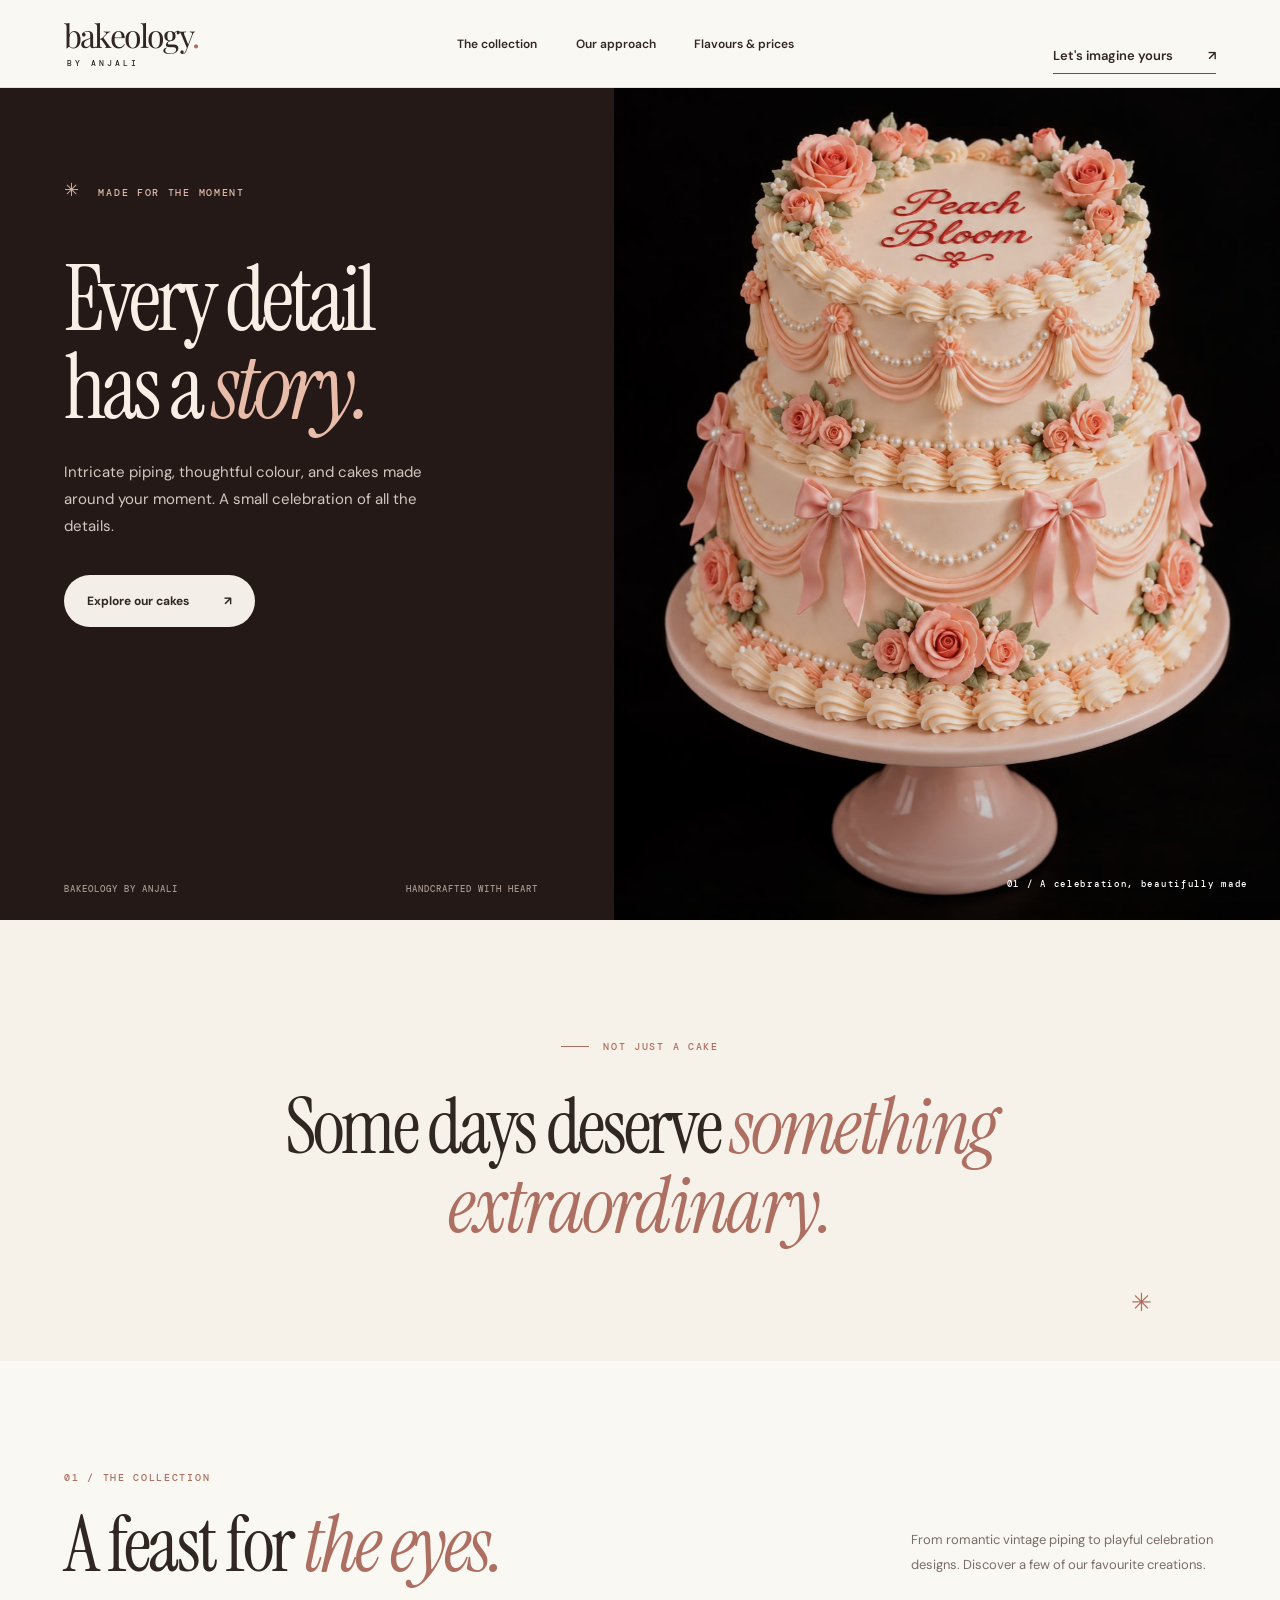
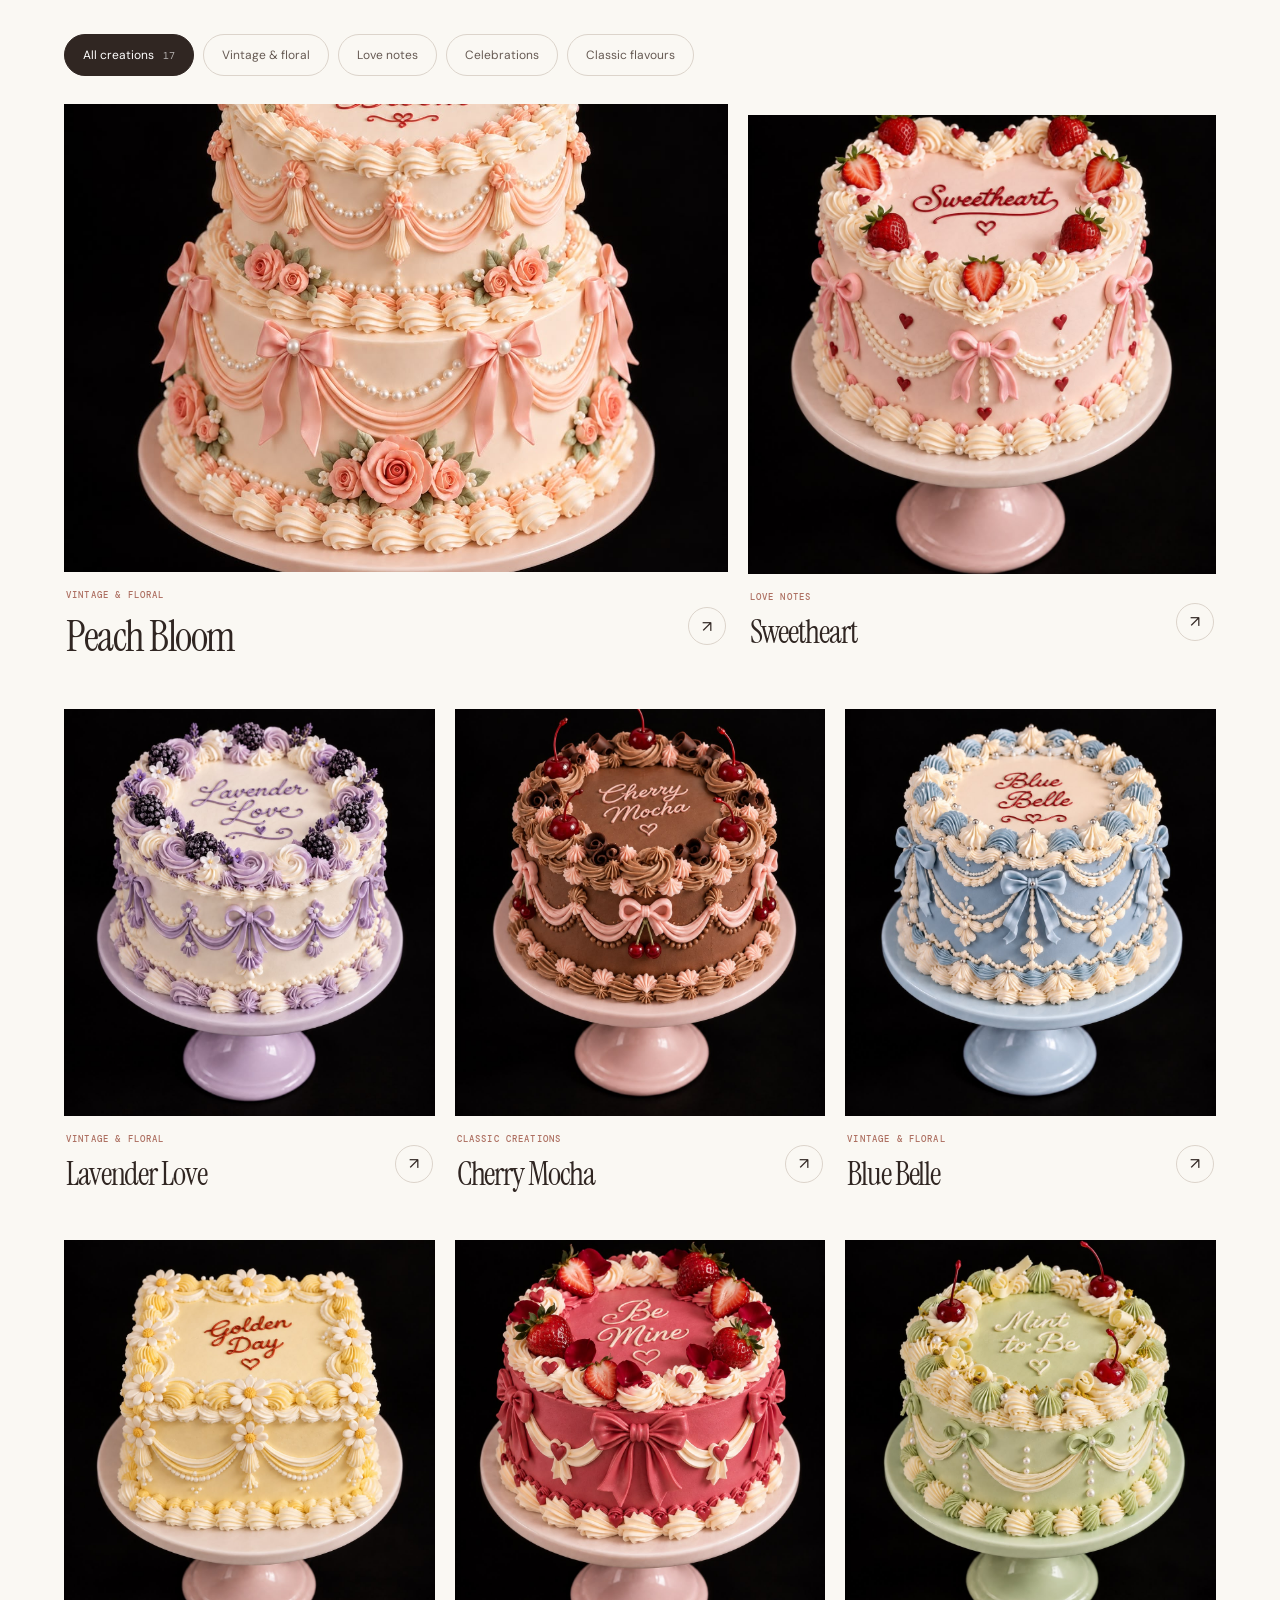
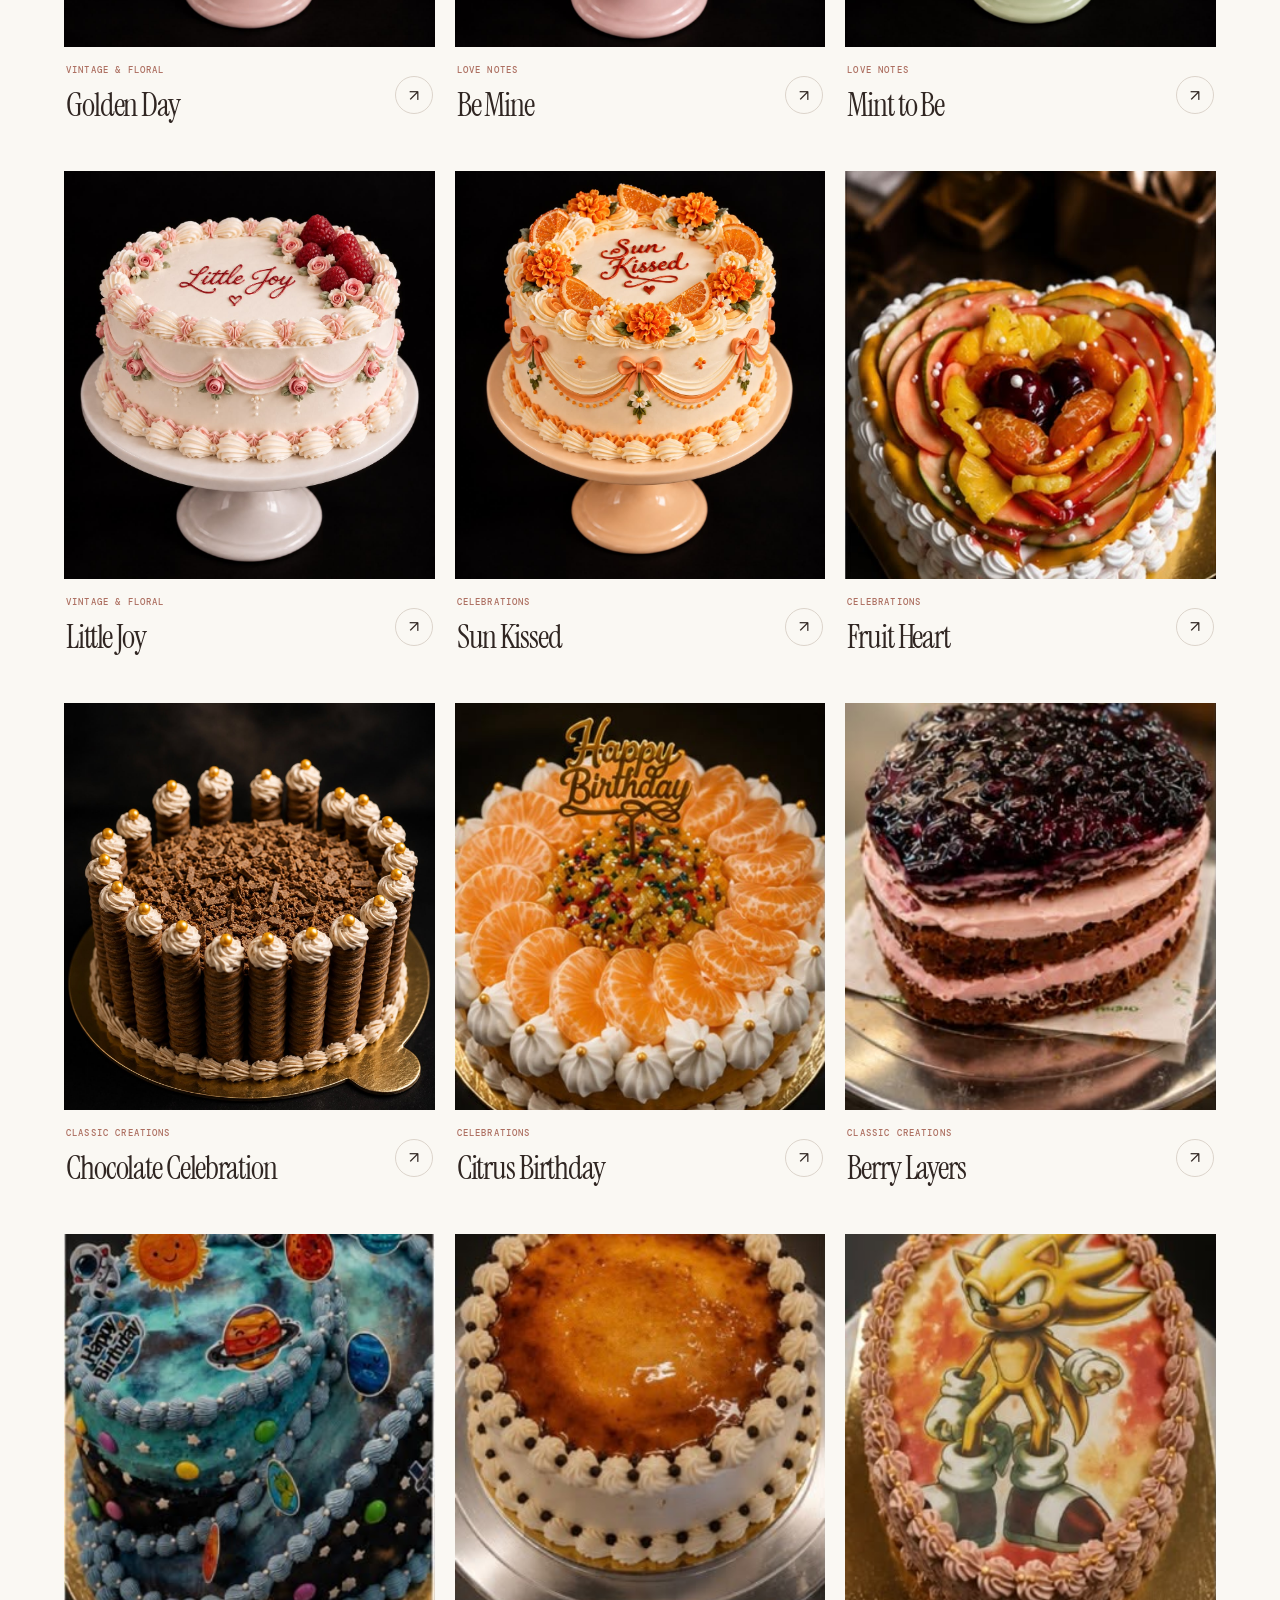
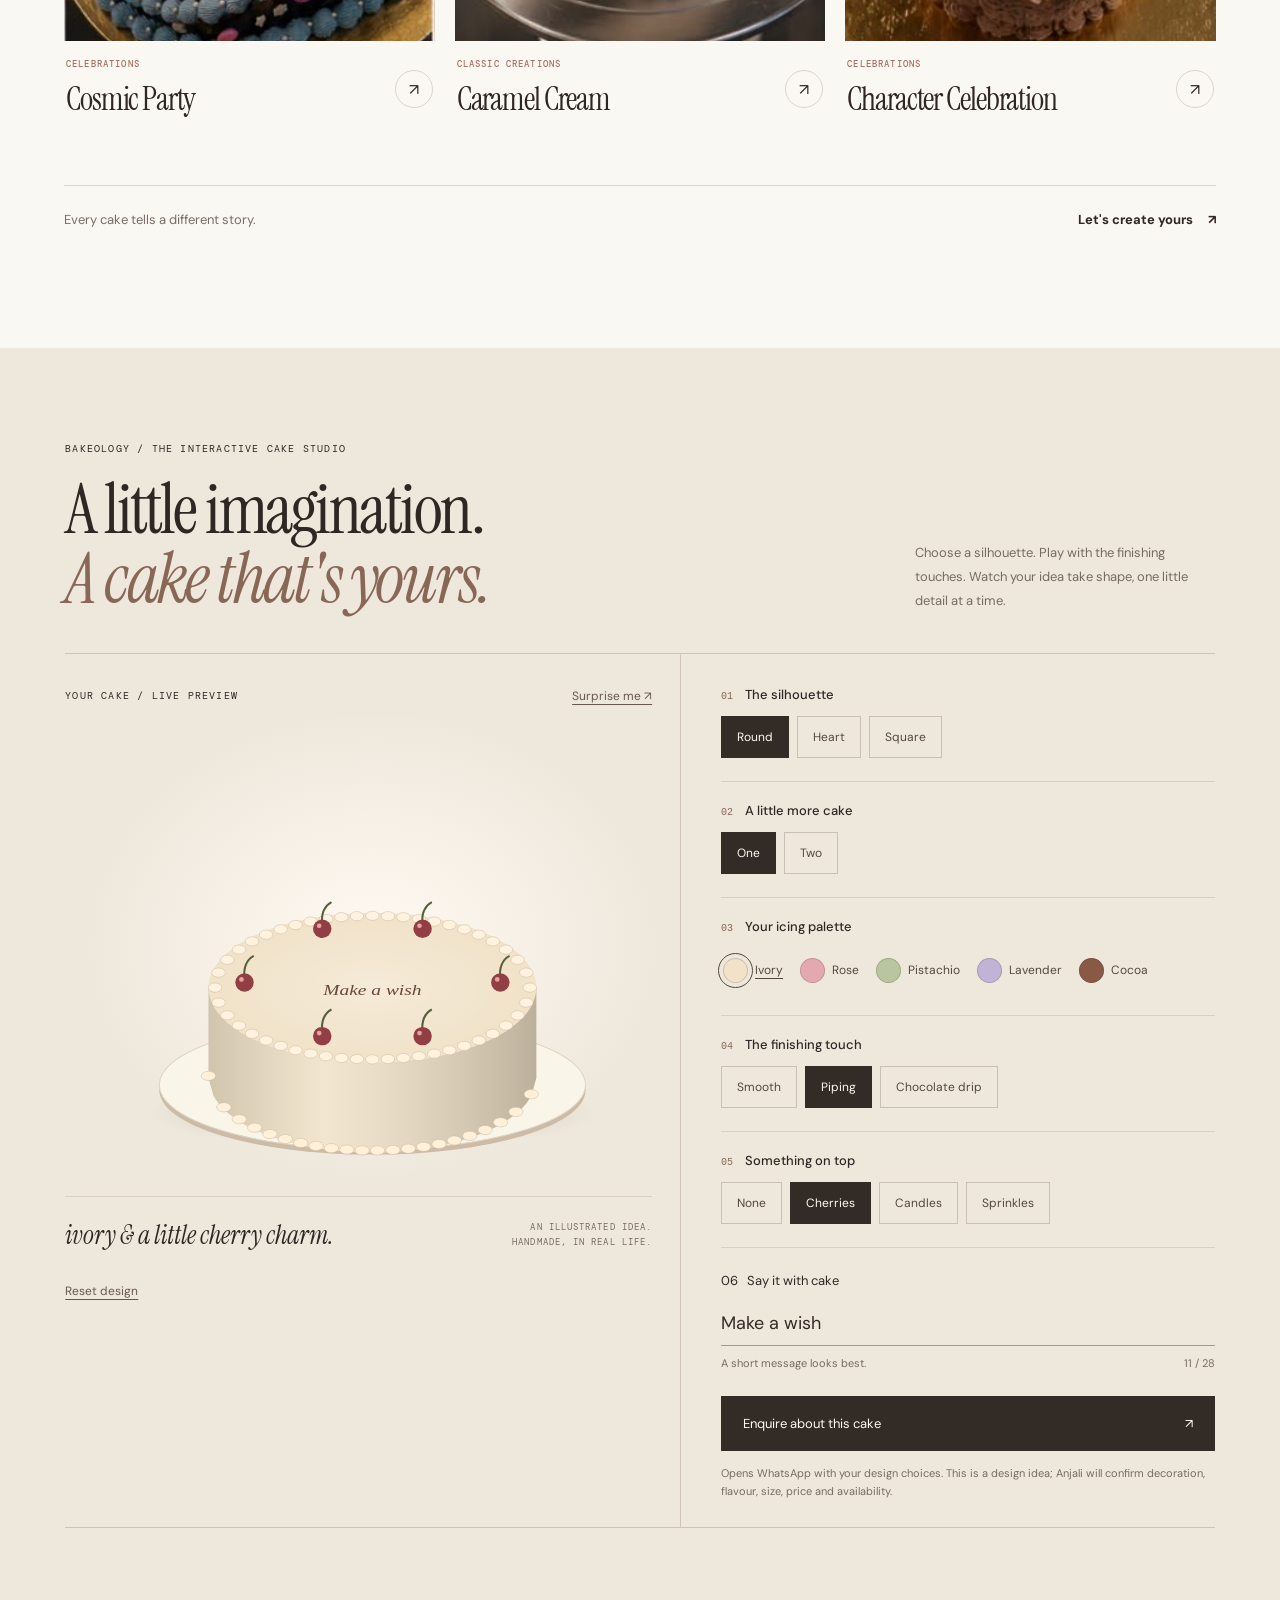
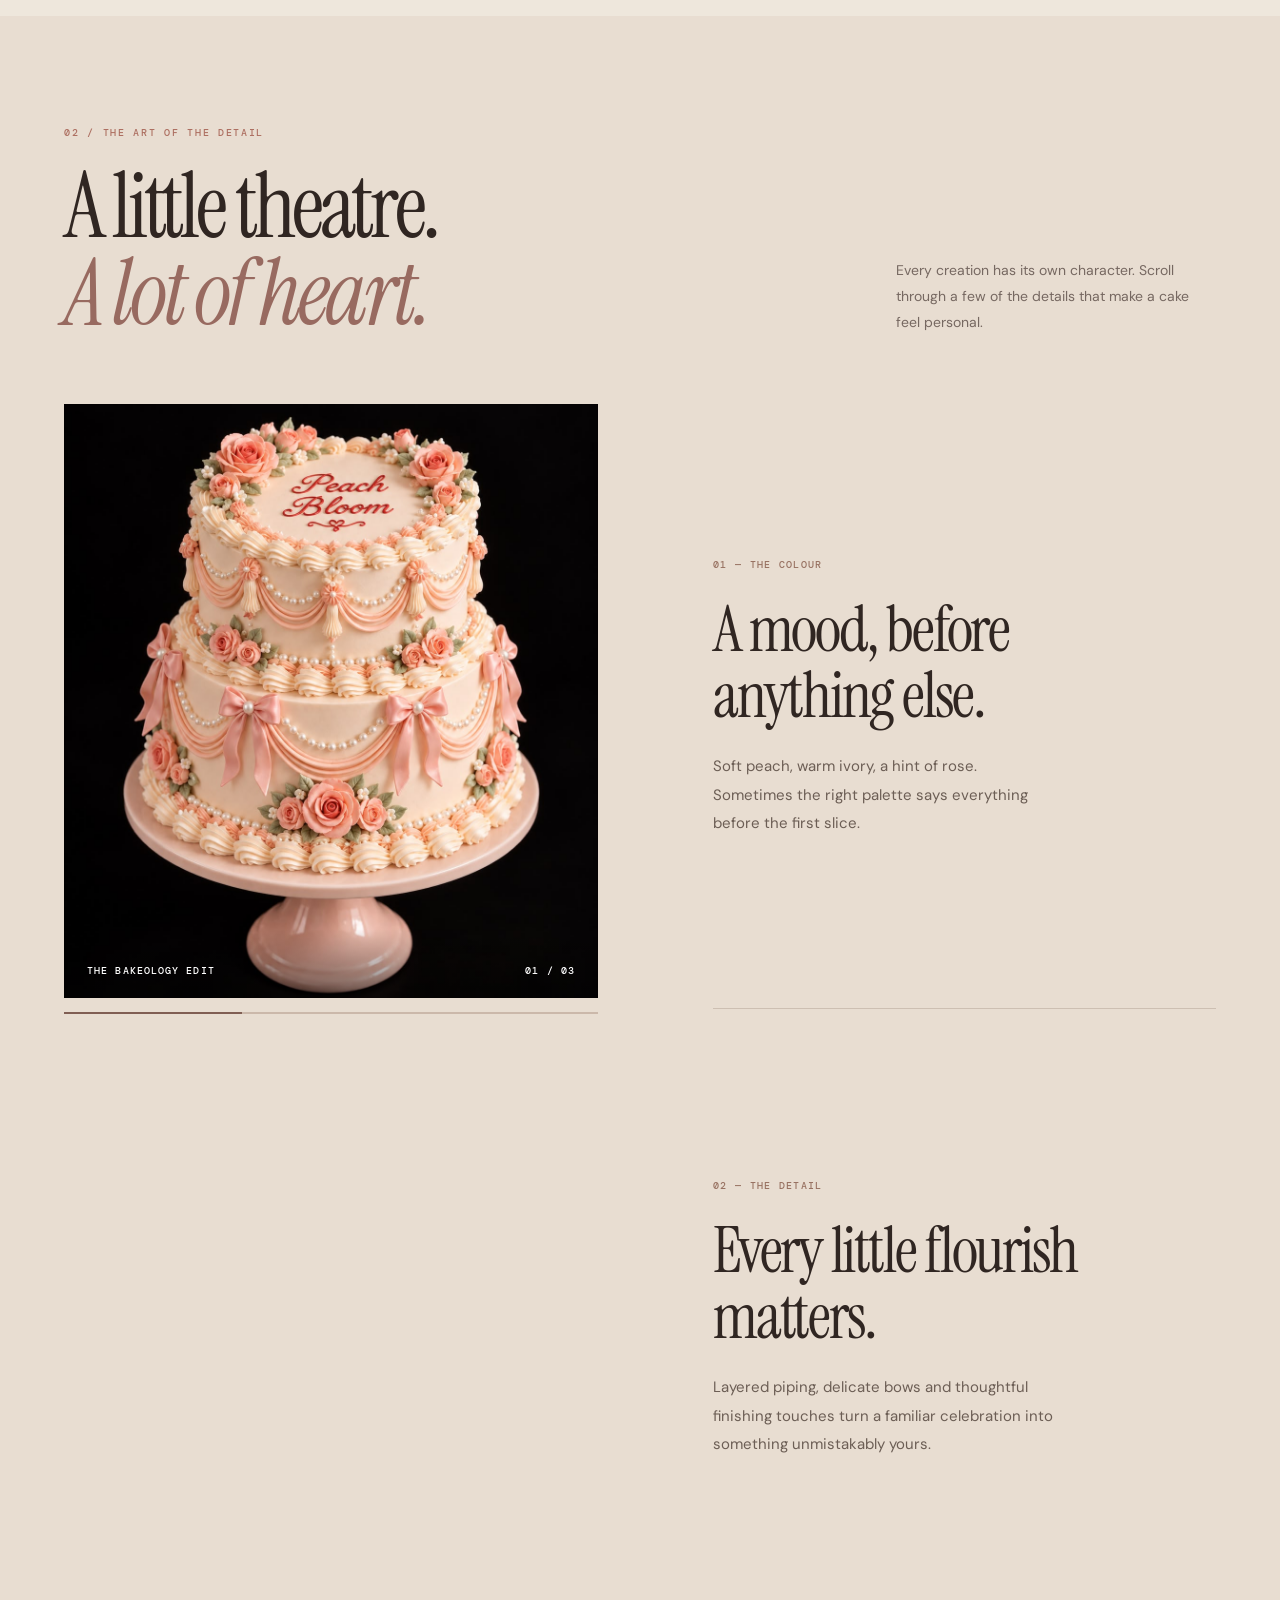
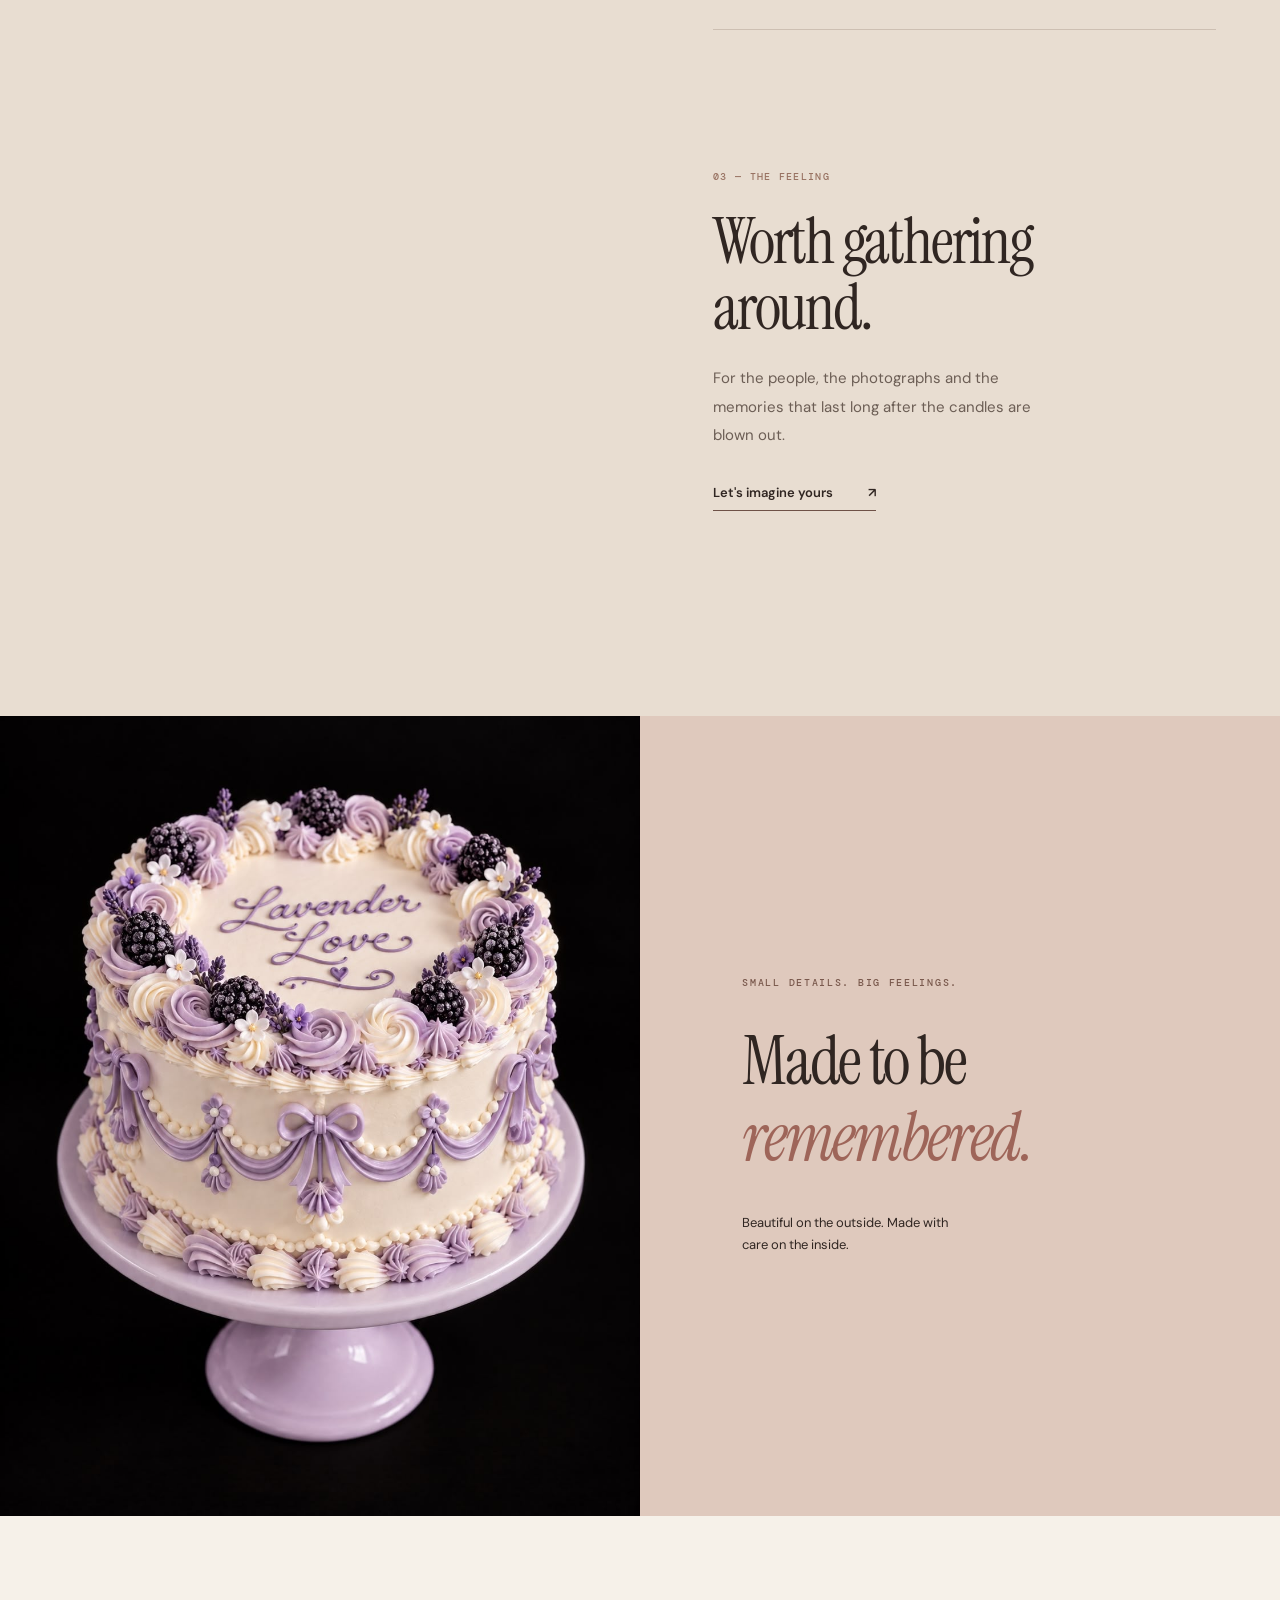
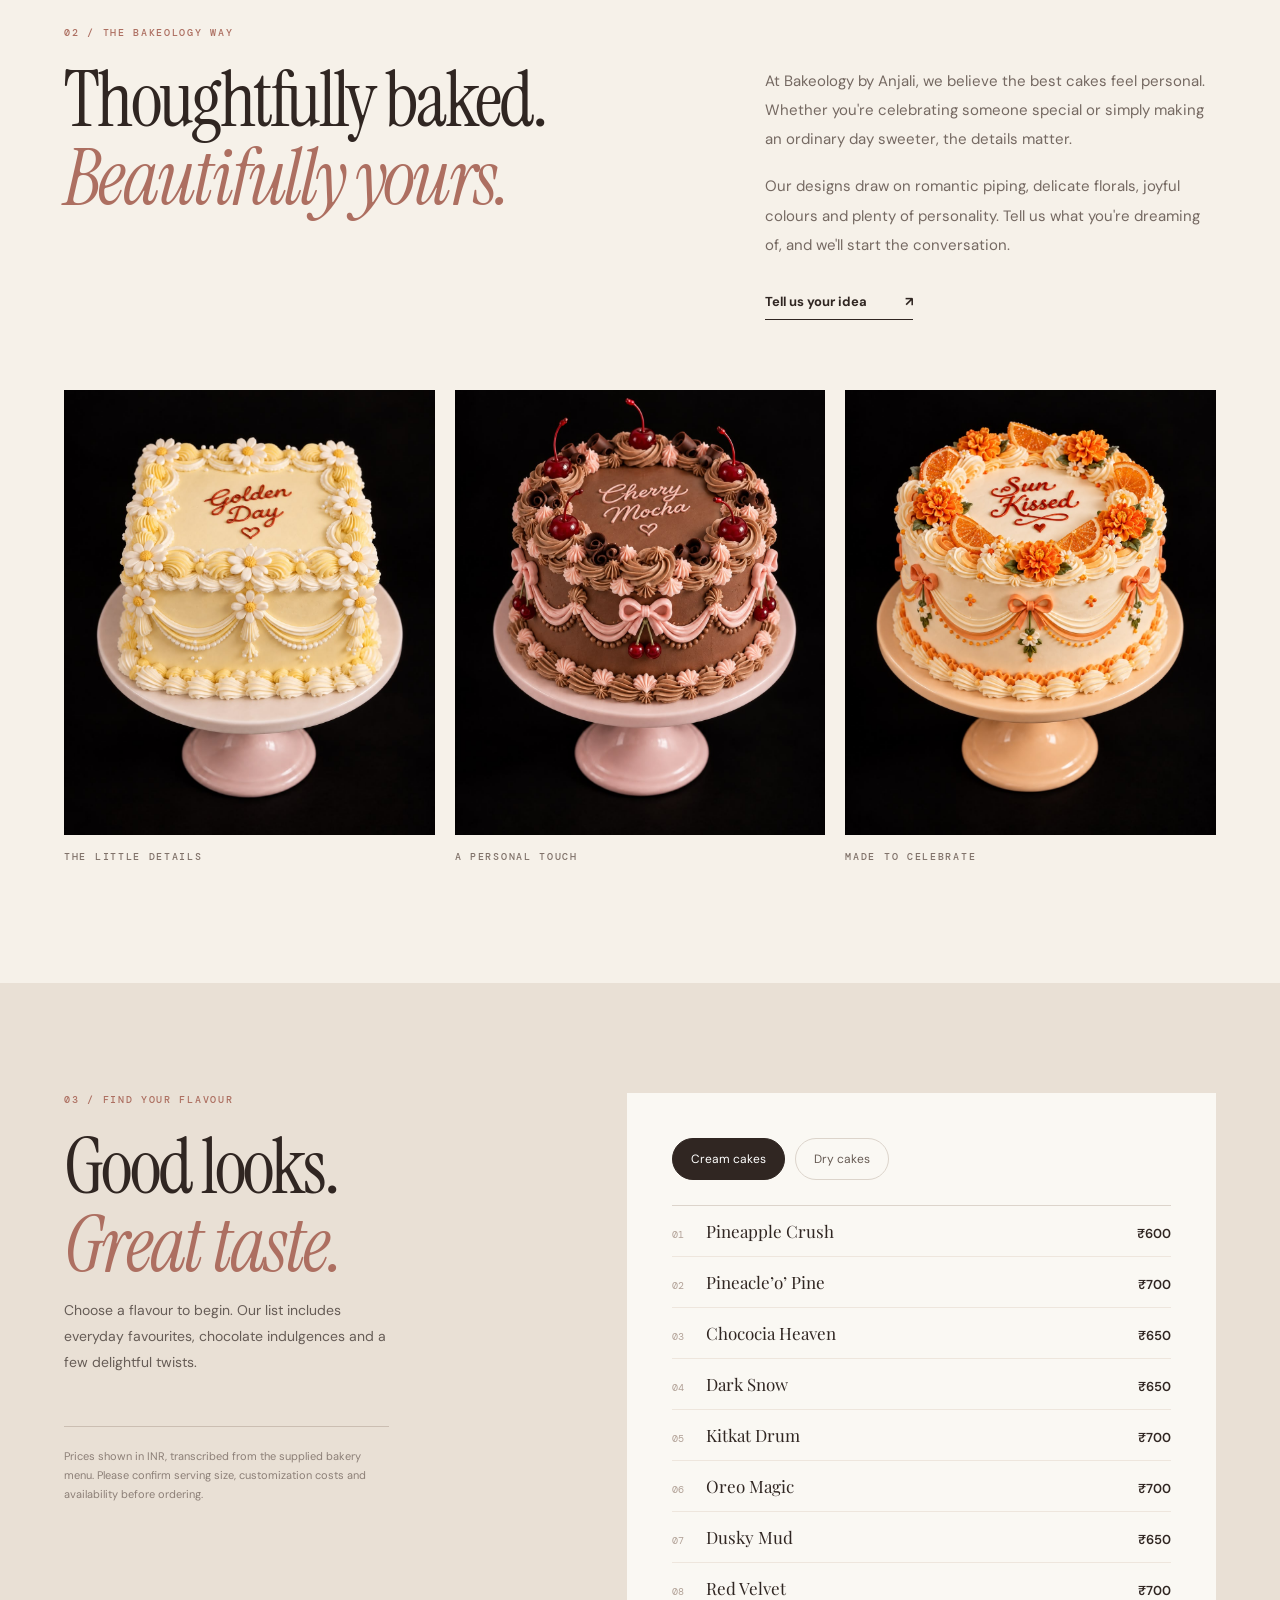
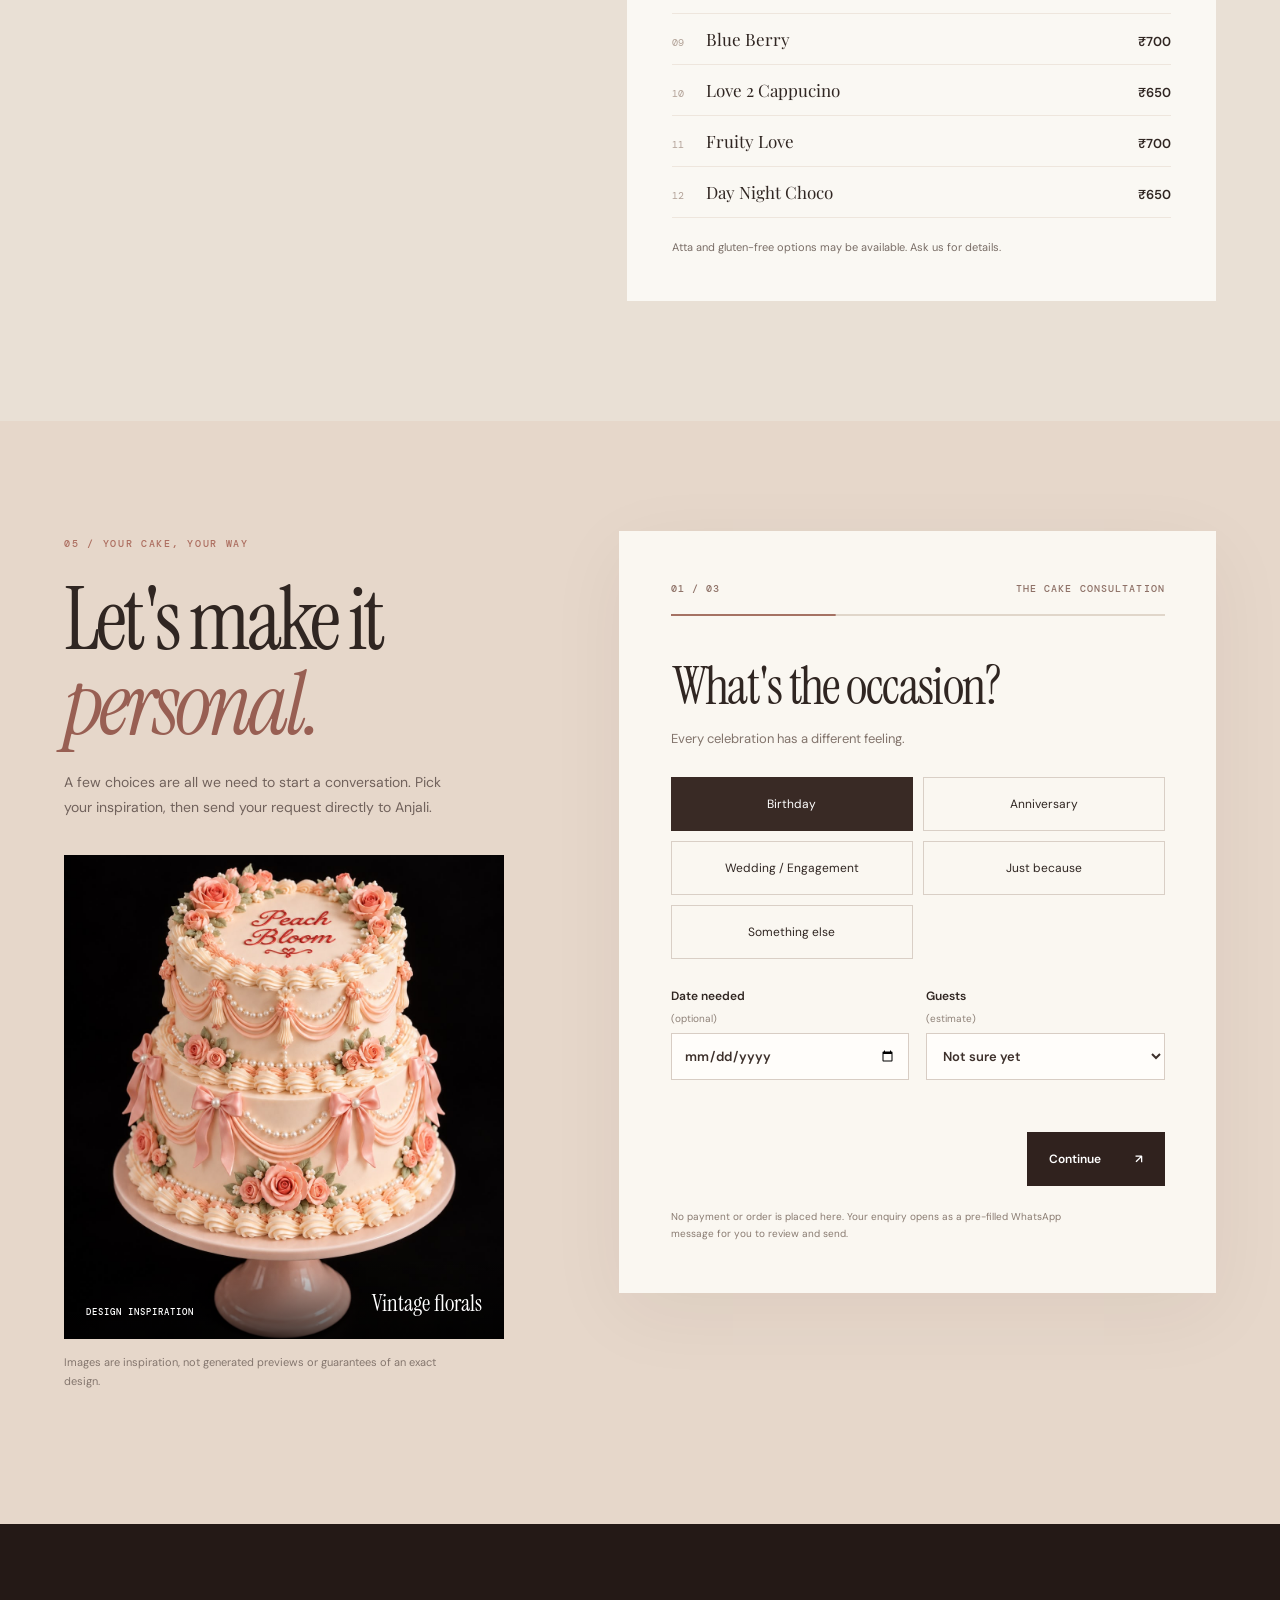
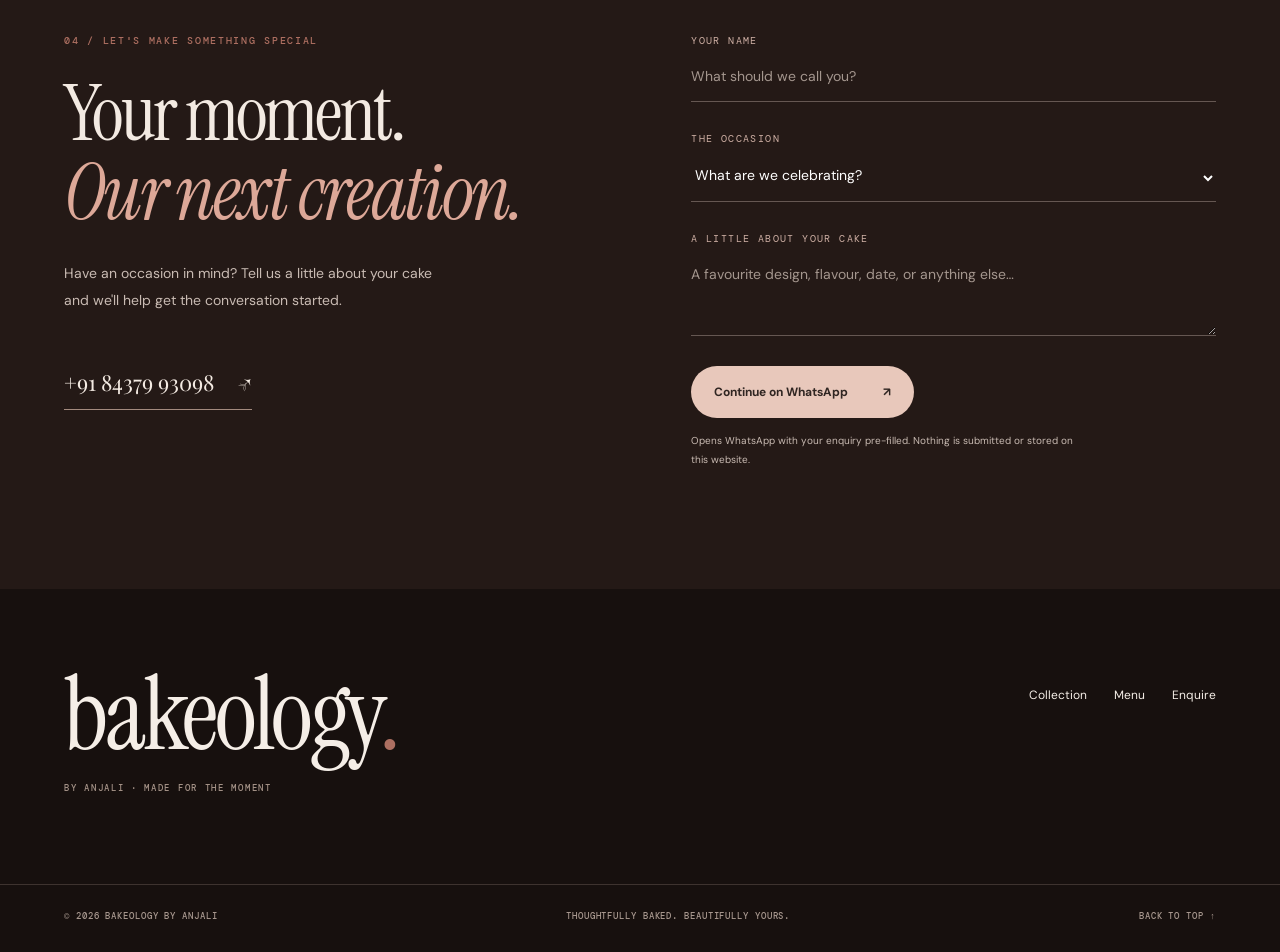
==== index.html @ 88a5a054 "Fifth Save, bug correction 2" ====
<!doctype html>
<html lang="en">
<head>
  <meta charset="utf-8" />
  <meta name="viewport" content="width=device-width, initial-scale=1" />
  <meta name="theme-color" content="#f4f0e9" />
  <meta name="description" content="Bakeology by Anjali — made-to-order celebration cakes, beautifully finished and thoughtfully crafted." />
  <title>Bakeology by Anjali — Cakes for the moments that matter</title>
  <link rel="preconnect" href="https://fonts.googleapis.com" />
  <link rel="preconnect" href="https://fonts.gstatic.com" crossorigin />
  <link href="https://fonts.googleapis.com/css2?family=DM+Sans:wght@400;500;600;700&family=DM+Mono:wght@400;500&family=Playfair+Display:ital,wght@0,400;0,500;0,600;1,400;1,500&display=swap" rel="stylesheet" />
  <link rel="stylesheet" href="styles.css" />
  <script src="script.js" defer></script>
  <script src="cake-studio.js" defer></script>
  <!-- New editorial font -->
  <link
    href="https://fonts.googleapis.com/css2?family=Instrument+Serif:ital@0;1&display=swap"
    rel="stylesheet"
  />
  <!-- Load after the original styles.css -->
  <link rel="stylesheet" href="experience.css" />
  <!-- Load after the original script.js -->
  <script src="experience.js" defer></script>

</head>
<body>
  <a class="skip" href="#main">Skip to content</a>
  <header class="header" id="top">
    <div class="header-inner wrap">
      <a href="#top" class="wordmark" aria-label="Bakeology by Anjali, home">bakeology<span class="wordmark-dot">.</span><small>BY ANJALI</small></a>
      <nav class="desktop-nav" aria-label="Main navigation"><a href="#collection">The collection</a><a href="#story">Our approach</a><a href="#menu">Flavours & prices</a></nav>
      <a href="#cake-customizer" class="atelier-chapter-link">
        Let's imagine yours <span aria-hidden="true">↗</span>
      </a>
      <button class="mobile-toggle" type="button" aria-label="Open navigation" aria-expanded="false"><span></span><span></span></button>
    </div>
    <nav class="mobile-nav" aria-label="Mobile navigation" hidden><a href="#collection">The collection</a><a href="#story">Our approach</a><a href="#menu">Flavours & prices</a><a href="#enquire">Make an enquiry</a></nav>
  </header>
  <main id="main">
    <section class="hero" aria-labelledby="hero-title">
      <div class="hero-copy">
        <div class="hero-kicker"><span class="tiny-star">✳</span> MADE FOR THE MOMENT</div>
        <h1 id="hero-title">
          Every detail<br />
          has a <em>story.</em>
        </h1>
        <p>
          Intricate piping, thoughtful colour, and cakes made
          around your moment. A small celebration of all the details.
        </p>
        <a class="pill pill-light" href="#collection">Explore our cakes <span aria-hidden="true">↗</span></a>
        <div class="hero-bottom"><span>BAKEOLOGY BY ANJALI</span><span>HANDCRAFTED WITH HEART</span></div>
      </div>
      <div class="hero-visual"><img src="assets/peach-bloom.jpg" alt="Two-tier peach and ivory cake with intricate piped roses, bows and pearls" fetchpriority="high"/><div class="hero-visual-caption">01 / A celebration, beautifully made</div></div>
    </section>
    <section class="statement wrap reveal" aria-label="Introduction"><div class="eyebrow"><span class="line"></span> NOT JUST A CAKE</div><p>Some days deserve <em>something extraordinary.</em></p><span class="statement-mark">✳</span></section>
    <section class="collection section-pad" id="collection" aria-labelledby="collection-title">
      <div class="wrap"><div class="section-header reveal"><div><div class="eyebrow">01 / THE COLLECTION</div><h2 id="collection-title">A feast for <em>the eyes.</em></h2></div><p>From romantic vintage piping to playful celebration designs. Discover a few of our favourite creations.</p></div>
      <div class="filters reveal" role="group" aria-label="Filter cakes"><button data-filter="all" class="active" aria-pressed="true">All creations <span>17</span></button><button data-filter="vintage" aria-pressed="false">Vintage & floral</button><button data-filter="romantic" aria-pressed="false">Love notes</button><button data-filter="occasion" aria-pressed="false">Celebrations</button><button data-filter="classic" aria-pressed="false">Classic flavours</button></div>
      <div class="gallery" id="gallery" aria-live="polite"></div>
      <div class="gallery-note">Every cake tells a different story. <a href="#enquire">Let's create yours <span>↗</span></a></div></div>
    </section>
    
    <section class="atelier" id="atelier" aria-labelledby="atelier-title">
      <div class="wrap atelier-heading reveal">
        <span class="eyebrow">02 / THE ART OF THE DETAIL</span>
        <h2 id="atelier-title">
          A little theatre.<br><em>A lot of heart.</em>
        </h2>
        <p>
          Every creation has its own character. Scroll through a few
          of the details that make a cake feel personal.
        </p>
      </div>

      <div class="wrap atelier-layout">
        <div class="atelier-sticky">
          <div
            class="atelier-frame"
            role="img"
            id="atelier-image-description"
            aria-label="Peach-coloured cake with piped roses and ribbons"
          >
            <img
              src="assets/peach-bloom.jpg"
              alt=""
              class="atelier-photo is-current"
              data-scene-photo="0"
              loading="lazy"
            >
            <img
              src="assets/cherry-mocha.jpg"
              alt=""
              class="atelier-photo"
              data-scene-photo="1"
              loading="lazy"
            >
            <img
              src="assets/blue-belle.jpg"
              alt=""
              class="atelier-photo"
              data-scene-photo="2"
              loading="lazy"
            >
            <div class="atelier-image-footer">
              <span>THE BAKEOLOGY EDIT</span>
              <span id="atelier-photo-index">01 / 03</span>
            </div>
          </div>
          <div class="atelier-meter" aria-hidden="true">
            <span id="atelier-meter-fill"></span>
          </div>
        </div>

        <div class="atelier-chapters">
          <article class="atelier-chapter" data-scene="0">
            <span class="atelier-chapter-num">01 — THE COLOUR</span>
            <h3>A mood, before anything else.</h3>
            <p>
              Soft peach, warm ivory, a hint of rose. Sometimes
              the right palette says everything before the first slice.
            </p>
          </article>

          <article class="atelier-chapter" data-scene="1">
            <span class="atelier-chapter-num">02 — THE DETAIL</span>
            <h3>Every little flourish matters.</h3>
            <p>
              Layered piping, delicate bows and thoughtful finishing
              touches turn a familiar celebration into something
              unmistakably yours.
            </p>
          </article>

          <article class="atelier-chapter" data-scene="2">
            <span class="atelier-chapter-num">03 — THE FEELING</span>
            <h3>Worth gathering around.</h3>
            <p>
              For the people, the photographs and the memories that
              last long after the candles are blown out.
            </p>
            <a href="#cake-studio" class="atelier-chapter-link">
              Let's imagine yours <span aria-hidden="true">↗</span>
            </a>
          </article>
        </div>
      </div>
    </section>

    <section class="interlude" aria-label="Our philosophy"><div class="interlude-image"><img src="assets/lavender-love.jpg" alt="Lavender and ivory cake with intricate purple piping and flowers" loading="lazy" /></div><div class="interlude-copy"><span class="eyebrow">SMALL DETAILS. BIG FEELINGS.</span><p>Made to be<br/><em>remembered.</em></p><span class="interlude-sub">Beautiful on the outside. Made with care on the inside.</span></div></section>
    <section class="story section-pad wrap" id="story"><div class="eyebrow reveal">02 / THE BAKEOLOGY WAY</div><div class="story-grid"><h2 class="reveal">Thoughtfully baked.<br/><em>Beautifully yours.</em></h2><div class="story-right reveal"><p>At Bakeology by Anjali, we believe the best cakes feel personal. Whether you're celebrating someone special or simply making an ordinary day sweeter, the details matter.</p><p>Our designs draw on romantic piping, delicate florals, joyful colours and plenty of personality. Tell us what you're dreaming of, and we'll start the conversation.</p><a class="text-link" href="#enquire">Tell us your idea <span>↗</span></a></div></div><div class="story-photo-row"><figure><img src="assets/golden-day.jpg" alt="Golden yellow cake decorated with daisy blossoms" loading="lazy"/><figcaption>THE LITTLE DETAILS</figcaption></figure><figure><img src="assets/cherry-mocha.jpg" alt="Chocolate cake adorned with red cherries and pink piped bows" loading="lazy"/><figcaption>A PERSONAL TOUCH</figcaption></figure><figure><img src="assets/sun-kissed.jpg" alt="Orange and cream cake with marigold-style decorations" loading="lazy"/><figcaption>MADE TO CELEBRATE</figcaption></figure></div></section>
    <section class="menu section-pad" id="menu"><div class="wrap menu-grid"><div class="menu-intro reveal"><div class="eyebrow">03 / FIND YOUR FLAVOUR</div><h2>Good looks.<br/><em>Great taste.</em></h2><p>Choose a flavour to begin. Our list includes everyday favourites, chocolate indulgences and a few delightful twists.</p><div class="menu-aside">Prices shown in INR, transcribed from the supplied bakery menu. Please confirm serving size, customization costs and availability before ordering.</div></div><div class="menu-board reveal"><div class="menu-switch"><button data-menu="cream" class="selected" aria-pressed="true">Cream cakes</button><button data-menu="dry" aria-pressed="false">Dry cakes</button></div><div id="menu-list" class="menu-list"></div><p class="menu-footnote">Atta and gluten-free options may be available. Ask us for details.</p></div></div></section>
    
    <section class="studio section-pad" id="cake-studio" aria-labelledby="studio-title">
      <div class="wrap studio-grid">

        <div class="studio-intro">
          <span class="eyebrow">05 / YOUR CAKE, YOUR WAY</span>
          <h2 id="studio-title">
            Let's make it<br><em>personal.</em>
          </h2>
          <p>
            A few choices are all we need to start a conversation.
            Pick your inspiration, then send your request directly to Anjali.
          </p>

          <div class="studio-image">
            <img
              src="assets/peach-bloom.jpg"
              id="studio-inspiration"
              alt="Peach Bloom inspiration cake"
              loading="lazy"
            >
            <span class="studio-image-caption">
              <span>DESIGN INSPIRATION</span>
              <strong id="studio-image-name">Vintage florals</strong>
            </span>
          </div>

          <p class="studio-disclaimer">
            Images are inspiration, not generated previews or guarantees
            of an exact design.
          </p>
        </div>

        <div class="studio-panel">
          <div class="studio-topline">
            <span id="studio-step-indicator">01 / 03</span>
            <span>THE CAKE CONSULTATION</span>
          </div>

          <div class="studio-progress" aria-hidden="true">
            <span id="studio-progress-bar"></span>
          </div>

          <form id="studio-form" novalidate>

            <!-- STEP 1: OCCASION -->
            <fieldset class="studio-step is-current" data-studio-step="0">
              <legend>What's the occasion?</legend>
              <p>Every celebration has a different feeling.</p>

              <div class="studio-choice-grid">
                <label class="studio-chip">
                  <input type="radio" name="studio-occasion" value="Birthday" checked>
                  <span>Birthday</span>
                </label>
                <label class="studio-chip">
                  <input type="radio" name="studio-occasion" value="Anniversary">
                  <span>Anniversary</span>
                </label>
                <label class="studio-chip">
                  <input type="radio" name="studio-occasion" value="Wedding / Engagement">
                  <span>Wedding / Engagement</span>
                </label>
                <label class="studio-chip">
                  <input type="radio" name="studio-occasion" value="Just because">
                  <span>Just because</span>
                </label>
                <label class="studio-chip">
                  <input type="radio" name="studio-occasion" value="Other celebration">
                  <span>Something else</span>
                </label>
              </div>

              <div class="studio-fields-two">
                <label class="studio-field">
                  Date needed <small>(optional)</small>
                  <input type="date" name="studio-date" id="studio-date">
                </label>

                <label class="studio-field">
                  Guests <small>(estimate)</small>
                  <select name="studio-guests">
                    <option value="Not sure yet">Not sure yet</option>
                    <option>Up to 6</option>
                    <option>7–12</option>
                    <option>13–20</option>
                    <option>More than 20</option>
                  </select>
                </label>
              </div>
            </fieldset>

            <!-- STEP 2: DESIGN DIRECTION -->
            <fieldset class="studio-step" data-studio-step="1" hidden>
              <legend>What feels like you?</legend>
              <p>
                Choose a visual direction. We'll use it as a starting
                point, not a fixed template.
              </p>

              <div class="studio-style-grid">
                <label class="studio-style">
                  <input
                    type="radio"
                    name="studio-design"
                    value="Vintage florals"
                    data-preview="assets/peach-bloom.jpg"
                    checked
                  >
                  <span>
                    <img src="assets/peach-bloom.jpg" alt="" loading="lazy">
                    <b>Vintage florals</b>
                  </span>
                </label>

                <label class="studio-style">
                  <input
                    type="radio"
                    name="studio-design"
                    value="Romantic ribbons"
                    data-preview="assets/be-mine.jpg"
                  >
                  <span>
                    <img src="assets/be-mine.jpg" alt="" loading="lazy">
                    <b>Romantic ribbons</b>
                  </span>
                </label>

                <label class="studio-style">
                  <input
                    type="radio"
                    name="studio-design"
                    value="Rich chocolate"
                    data-preview="assets/cherry-mocha.jpg"
                  >
                  <span>
                    <img src="assets/cherry-mocha.jpg" alt="" loading="lazy">
                    <b>Rich chocolate</b>
                  </span>
                </label>

                <label class="studio-style">
                  <input
                    type="radio"
                    name="studio-design"
                    value="Colourful & playful"
                    data-preview="assets/sun-kissed.jpg"
                  >
                  <span>
                    <img src="assets/sun-kissed.jpg" alt="" loading="lazy">
                    <b>Colourful & playful</b>
                  </span>
                </label>
              </div>
            </fieldset>

            <!-- STEP 3: FINISHING TOUCHES -->
            <fieldset class="studio-step" data-studio-step="2" hidden>
              <legend>One final touch.</legend>
              <p>
                Tell us the flavour you have in mind and any details
                that matter.
              </p>

              <label class="studio-field">
                Flavour inspiration
                <select name="studio-flavour">
                  <option value="I'd love a recommendation">
                    I'd love a recommendation
                  </option>
                  <optgroup label="Cream cakes">
                    <option>Pineapple Crush</option>
                    <option>Pineacle’o’ Pine</option>
                    <option>Chococia Heaven</option>
                    <option>Dark Snow</option>
                    <option>Kitkat Drum</option>
                    <option>Oreo Magic</option>
                    <option>Dusky Mud</option>
                    <option>Red Velvet</option>
                    <option>Blue Berry</option>
                    <option>Love 2 Cappucino</option>
                    <option>Fruity Love</option>
                    <option>Day Night Choco</option>
                  </optgroup>
                  <optgroup label="Dry cakes">
                    <option>Vanilla</option>
                    <option>Chocolate</option>
                    <option>Choco Chip</option>
                    <option>Marble</option>
                    <option>Carrot</option>
                    <option>Orange</option>
                    <option>Dry Fruit</option>
                    <option>Dates and Walnut</option>
                  </optgroup>
                </select>
              </label>

              <label class="studio-field">
                Your name <small>(required)</small>
                <input
                  name="studio-name"
                  type="text"
                  placeholder="Your name"
                  maxlength="80"
                  autocomplete="name"
                  required
                >
              </label>

              <label class="studio-field">
                A note for Anjali <small>(optional)</small>
                <textarea
                  name="studio-notes"
                  rows="3"
                  maxlength="900"
                  placeholder="Colours, message on the cake, allergies to discuss, or anything else…"
                ></textarea>
              </label>

              <div
                class="studio-summary"
                id="studio-summary"
                aria-live="polite"
              ></div>
            </fieldset>

            <div class="studio-actions">
              <button
                type="button"
                class="studio-back"
                id="studio-back"
                hidden
              >← Back</button>

              <button
                type="button"
                class="studio-next"
                id="studio-next"
              >
                Continue <span aria-hidden="true">↗</span>
              </button>

              <button
                type="submit"
                class="studio-next"
                id="studio-send"
                hidden
              >
                Continue on WhatsApp
                <span aria-hidden="true">↗</span>
              </button>
            </div>

            <p class="studio-footnote">
              No payment or order is placed here. Your enquiry opens
              as a pre-filled WhatsApp message for you to review and send.
            </p>
          </form>
        </div>
      </div>
    </section>

    <section class="contact section-pad" id="enquire"><div class="wrap contact-layout"><div class="reveal"><div class="eyebrow">04 / LET'S MAKE SOMETHING SPECIAL</div><h2>Your moment.<br/><em>Our next creation.</em></h2><p>Have an occasion in mind? Tell us a little about your cake and we'll help get the conversation started.</p><a class="contact-number" href="tel:+918437993098">+91 84379 93098 <span>↗</span></a></div><form class="enquiry-form reveal" id="enquiry-form"><label for="name">YOUR NAME</label><input id="name" name="name" type="text" autocomplete="name" placeholder="What should we call you?" required maxlength="80"/><label for="occasion">THE OCCASION</label><select id="occasion" name="occasion" required><option value="" disabled selected>What are we celebrating?</option><option>Birthday</option><option>Anniversary</option><option>Wedding / Engagement</option><option>Just because</option><option>Something else</option></select><label for="cake">A LITTLE ABOUT YOUR CAKE</label><textarea id="cake" name="cake" rows="3" placeholder="A favourite design, flavour, date, or anything else…" required maxlength="1500"></textarea><button class="pill pill-dark" type="submit">Continue on WhatsApp <span>↗</span></button><p class="form-note">Opens WhatsApp with your enquiry pre-filled. Nothing is submitted or stored on this website.</p></form></div></section>
  </main>
  <footer class="footer"><div class="wrap footer-top"><div><a href="#top" class="footer-logo">bakeology<span>.</span></a><div class="footer-tag">BY ANJALI · MADE FOR THE MOMENT</div></div><div class="footer-links"><a href="#collection">Collection</a><a href="#menu">Menu</a><a href="#enquire">Enquire</a></div></div><div class="wrap footer-bottom"><span>© <span id="year"></span> BAKEOLOGY BY ANJALI</span><span>THOUGHTFULLY BAKED. BEAUTIFULLY YOURS.</span><a href="#top">BACK TO TOP ↑</a></div></footer>
  <dialog class="cake-dialog" id="cake-dialog" aria-labelledby="dialog-title"><button class="dialog-close" aria-label="Close cake details" type="button">×</button><div class="dialog-img"><img id="dialog-image" alt=""/></div><div class="dialog-details"><span class="eyebrow" id="dialog-category"></span><h2 id="dialog-title"></h2><p id="dialog-desc"></p><p class="dialog-note">Custom designs and availability are confirmed directly with the bakery.</p><a class="pill pill-dark" id="dialog-link" target="_blank" rel="noopener noreferrer">Enquire about this cake ↗</a></div></dialog>
</body>
</html>
---- styles.css ----
:root{--cream:#f4f0e9;--paper:#faf8f3;--ink:#302622;--espresso:#241916;--muted:#796d66;--line:#dcd4cb;--blush:#d9b5a7;--rose:#ad6f61}*{box-sizing:border-box}html{scroll-behavior:smooth}body{margin:0;background:var(--cream);color:var(--ink);font-family:'DM Sans',sans-serif;-webkit-font-smoothing:antialiased}button,input,textarea,select{font:inherit}button,a{-webkit-tap-highlight-color:transparent}button{cursor:pointer}a{color:inherit;text-decoration:none}img{display:block;width:100%}.wrap{max-width:1480px;margin:auto;padding-left:clamp(24px,5vw,88px);padding-right:clamp(24px,5vw,88px)}.skip{position:absolute;transform:translateY(-200%);background:white;z-index:100}.skip:focus{transform:none}.header{height:88px;background:var(--paper);position:relative;z-index:20;border-bottom:1px solid #e7dfd7}.header-inner{height:100%;display:flex;align-items:center;justify-content:space-between;gap:25px}.wordmark{font-family:'Playfair Display',serif;font-size:32px;letter-spacing:-1.8px;white-space:nowrap;position:relative;line-height:1}.wordmark-dot,.footer-logo span{color:var(--rose)}.wordmark small{display:block;font:500 8px 'DM Mono',monospace;letter-spacing:3px;margin-top:7px;margin-left:3px}.desktop-nav{display:flex;gap:clamp(18px,3vw,48px)}.desktop-nav a,.header-cta{font-size:12px;font-weight:600}.desktop-nav a{transition:opacity .2s}.desktop-nav a:hover{opacity:.55}.header-cta{border:1px solid var(--ink);padding:14px 17px;border-radius:100px;white-space:nowrap;transition:background .2s,color .2s}.header-cta:hover{background:var(--ink);color:white}.header-cta span{margin-left:12px}.mobile-toggle{display:none;border:0;background:none}.mobile-nav[hidden]{display:none}.hero{min-height:min(780px,calc(100svh - 88px));display:grid;grid-template-columns:48% 52%;background:var(--espresso);color:#f8efe6}.hero-copy{padding:clamp(58px,7vw,105px) clamp(28px,6vw,100px) 25px max(clamp(24px,5vw,88px),calc((100vw - 1480px)/2 + 88px));display:flex;flex-direction:column;align-items:flex-start}.hero-kicker,.eyebrow,.hero-bottom,.hero-visual-caption,.footer-tag,.footer-bottom,.story-photo-row figcaption{font:500 10px 'DM Mono',monospace;letter-spacing:1.7px}.hero-kicker{color:#dcb9ab}.tiny-star{margin-right:10px;font-size:18px}.hero h1{font:400 clamp(55px,5.85vw,98px)/1.07 'Playfair Display',serif;letter-spacing:-3.9px;margin:clamp(35px,6vh,85px) 0 26px;white-space:nowrap}.hero h1 em,.statement em,h2 em,.interlude-copy em{font-weight:400;color:#e9c0ae}.hero-copy>p{max-width:390px;color:#d5c7c0;font-size:14px;line-height:1.85;margin:0 0 35px}.pill{display:inline-flex;align-items:center;justify-content:space-between;gap:35px;padding:17px 22px;border:1px solid transparent;border-radius:50px;font-size:12px;font-weight:700;transition:transform .2s,background .2s}.pill:hover{transform:translateY(-3px)}.pill-light{background:#f4eee8;color:var(--ink)}.pill-dark{background:var(--ink);color:white}.hero-bottom{margin-top:auto;padding-top:56px;display:flex;gap:20px;width:100%;justify-content:space-between;color:#a89790;font-size:9px;letter-spacing:1px}.hero-visual{position:relative;overflow:hidden;background:#080708}.hero-visual img{height:100%;object-fit:cover;object-position:center 45%;filter:brightness(.9)}.hero-visual-caption{position:absolute;bottom:30px;right:32px;color:white;font-size:9px}.statement{padding-top:120px;padding-bottom:115px;text-align:center;position:relative}.eyebrow{color:var(--rose);text-transform:uppercase}.statement .eyebrow{display:flex;justify-content:center;align-items:center;gap:14px}.line{height:1px;width:28px;background:var(--rose)}.statement p{font:400 clamp(36px,4.6vw,72px)/1.2 'Playfair Display',serif;letter-spacing:-2px;max-width:950px;margin:35px auto 0}.statement em,.story h2 em,.section-header h2 em,.menu h2 em,.contact h2 em{color:var(--rose)}.statement-mark{position:absolute;right:10%;bottom:42px;color:var(--rose);font-size:25px}.section-pad{padding-top:110px;padding-bottom:120px}.collection{background:var(--paper)}.section-header{display:flex;align-items:end;justify-content:space-between;gap:35px}.section-header h2,.story h2,.menu h2,.contact h2{font:400 clamp(42px,5vw,80px)/1.15 'Playfair Display',serif;letter-spacing:-2.4px;margin:22px 0 0}.section-header>p{font-size:13px;color:var(--muted);line-height:1.9;max-width:305px;margin:0 0 7px}.filters{display:flex;gap:9px;flex-wrap:wrap;margin:50px 0 28px}.filters button,.menu-switch button{background:transparent;border:1px solid var(--line);padding:12px 18px;border-radius:40px;font-size:12px;color:#665a53;transition:.2s}.filters button:hover,.filters button.active{background:var(--ink);color:white;border-color:var(--ink)}.filters button span{font:10px 'DM Mono',monospace;margin-left:6px;opacity:.65}.gallery{display:grid;grid-template-columns:repeat(3,minmax(0,1fr));gap:40px 22px}.cake-card{text-align:left;border:0;padding:0;background:transparent;color:var(--ink);min-width:0}.cake-image{display:block;aspect-ratio:4/4.55;overflow:hidden;background:#130f0f}.cake-image img{height:100%;object-fit:cover;transition:transform .65s cubic-bezier(.2,.7,.2,1)}.cake-card:hover .cake-image img{transform:scale(1.045)}.cake-meta{display:flex;align-items:center;justify-content:space-between;padding:17px 2px 0;gap:14px}.cake-meta small{display:block;font:500 9px 'DM Mono',monospace;letter-spacing:1.15px;color:var(--rose);margin-bottom:8px}.cake-meta strong{font:400 26px 'Playfair Display',serif}.round-arrow{border:1px solid var(--line);border-radius:50%;width:38px;height:38px;display:grid;place-items:center;flex:none;transition:.2s}.cake-card:hover .round-arrow{background:var(--ink);color:white}.gallery-note{display:flex;justify-content:space-between;gap:20px;border-top:1px solid var(--line);margin-top:65px;padding-top:25px;font-size:13px;color:var(--muted)}.gallery-note a{color:var(--ink);font-weight:700}.gallery-note a span{margin-left:12px}.interlude{display:grid;grid-template-columns:1fr 1fr;min-height:570px;background:#dfc9bd}.interlude-image{min-height:570px;overflow:hidden;background:#080708}.interlude-image img{height:100%;object-fit:cover;object-position:center}.interlude-copy{display:flex;justify-content:center;align-items:flex-start;flex-direction:column;padding:clamp(40px,8vw,120px)}.interlude-copy .eyebrow{color:#7a594d}.interlude-copy p{font:400 clamp(48px,5.2vw,82px)/1.15 'Playfair Display',serif;letter-spacing:-2.4px;margin:35px 0}.interlude-copy em{color:#9e6559}.interlude-sub{font-size:13px;max-width:230px;line-height:1.7}.story-grid{display:grid;grid-template-columns:1.15fr .85fr;gap:90px;align-items:start}.story-right{padding-top:28px}.story-right p{font-size:15px;line-height:1.95;color:#756962;margin:0 0 18px;max-width:440px}.text-link{font-size:13px;font-weight:700;display:inline-block;border-bottom:1px solid var(--ink);padding-bottom:9px;margin-top:15px}.text-link span{margin-left:35px}.story-photo-row{display:grid;grid-template-columns:repeat(3,1fr);gap:20px;margin-top:70px}.story-photo-row figure{margin:0}.story-photo-row img{aspect-ratio:3/3.6;object-fit:cover;background:#070707}.story-photo-row figcaption{margin-top:15px;color:#80726a}.menu{background:#e9e0d5}.menu-grid{display:grid;grid-template-columns:.85fr 1.15fr;gap:clamp(50px,10vw,160px)}.menu-intro p{font-size:14px;line-height:1.85;max-width:340px;color:#665c56}.menu-aside{font-size:11px;max-width:325px;color:#8c7f77;line-height:1.7;border-top:1px solid #cbbeb2;padding-top:20px;margin-top:50px}.menu-board{background:var(--paper);padding:clamp(22px,3.5vw,55px)}.menu-switch{display:flex;gap:10px;padding-bottom:25px;border-bottom:1px solid var(--line)}.menu-switch button.selected{background:var(--ink);color:#fff;border-color:var(--ink)}.menu-row{display:flex;align-items:baseline;gap:16px;padding:14px 0;border-bottom:1px solid #eee6dd}.menu-count{font:10px 'DM Mono',monospace;color:#b1a196;min-width:18px}.menu-name{font:17px 'Playfair Display',serif;flex:1}.menu-price{font-size:13px;font-weight:600}.menu-footnote{font-size:11px;color:var(--muted);line-height:1.7;margin:20px 0 0}.contact{background:var(--espresso);color:#f3eae2}.contact-layout{display:grid;grid-template-columns:1fr 1fr;gap:clamp(50px,8vw,130px)}.contact h2{margin:28px 0}.contact h2 em{color:#dda898}.contact p{font-size:14px;color:#c9bbb3;line-height:1.9;max-width:390px}.contact-number{font:22px 'Playfair Display',serif;display:inline-block;margin-top:40px;border-bottom:1px solid #a38a7e;padding-bottom:12px}.contact-number span{margin-left:18px}.enquiry-form{display:flex;flex-direction:column}.enquiry-form label{font:10px 'DM Mono',monospace;letter-spacing:1.4px;color:#cfb0a5;margin-bottom:10px}.enquiry-form input,.enquiry-form textarea,.enquiry-form select{background:transparent;border:0;border-bottom:1px solid #655752;color:#fff;border-radius:0;padding:10px 0 16px;margin-bottom:30px;outline:none;font-size:14px;width:100%}.enquiry-form input::placeholder,.enquiry-form textarea::placeholder{color:#a4968e}.enquiry-form select option{background:#302622}.enquiry-form :is(input,textarea,select):focus{border-color:#dfb0a0}.enquiry-form button{background:#e8c8bb;color:var(--ink);align-self:flex-start}.form-note{font-size:10px!important;margin:13px 0 0;max-width:390px!important}.footer{background:#17100e;color:#f5eee7;padding-top:75px}.footer-top{display:flex;justify-content:space-between;gap:40px;align-items:start;padding-bottom:90px}.footer-logo{font:400 clamp(55px,8vw,118px)/1 'Playfair Display',serif;letter-spacing:-5px}.footer-tag{font-size:9px;margin-top:15px;color:#a49287}.footer-links{display:flex;gap:27px;font-size:12px;margin-top:23px}.footer-bottom{display:flex;justify-content:space-between;gap:20px;border-top:1px solid #3e332f;padding-top:25px;padding-bottom:30px;font-size:9px;color:#a7978e;letter-spacing:.9px}.cake-dialog{position:fixed;width:min(900px,calc(100% - 30px));max-height:calc(100dvh - 30px);border:0;padding:0;background:var(--paper);color:var(--ink);overflow:auto}.cake-dialog::backdrop{background:rgba(12,8,7,.78);backdrop-filter:blur(5px)}.cake-dialog[open]{display:grid;grid-template-columns:1.1fr .9fr}.dialog-img img{height:100%;min-height:500px;object-fit:cover;background:#0b0909}.dialog-details{padding:75px 42px 40px;display:flex;align-items:flex-start;flex-direction:column}.dialog-details h2{font:400 48px 'Playfair Display',serif;line-height:1.1;letter-spacing:-1.5px;margin:20px 0}.dialog-details>p{font-size:14px;line-height:1.8;color:#74685f}.dialog-note{font-size:11px!important;margin-top:auto;padding-top:25px}.dialog-close{position:absolute;right:13px;top:13px;border:0;background:#fff;color:var(--ink);border-radius:50%;font-size:27px;width:38px;height:38px;z-index:2}.reveal{opacity:0;transform:translateY(22px);transition:opacity .7s ease,transform .7s ease}.reveal.visible{opacity:1;transform:none}@media(max-width:1050px){.hero h1{font-size:clamp(52px,6.2vw,76px);letter-spacing:-2.6px}.hero-copy{padding-right:25px}.desktop-nav{gap:16px}.story-grid{gap:35px}}@media(max-width:760px){.header{height:72px}.desktop-nav,.header-cta{display:none}.mobile-toggle{display:grid;gap:6px;padding:12px}.mobile-toggle span{display:block;width:23px;height:1px;background:var(--ink)}.mobile-nav:not([hidden]){display:flex;flex-direction:column;gap:0;background:var(--paper);border-top:1px solid var(--line);padding:12px 24px 20px}.mobile-nav a{padding:13px 0;font-size:14px}.wordmark{font-size:27px}.hero{display:flex;flex-direction:column;min-height:unset}.hero-copy{padding:54px 24px 35px}.hero h1{font-size:clamp(54px,11vw,82px);margin:36px 0 20px;white-space:normal}.hero-copy>p{font-size:13px}.hero-bottom{padding-top:42px}.hero-visual{height:530px}.hero-visual img{object-position:center 40%}.statement{padding-top:85px;padding-bottom:95px}.statement p{font-size:clamp(34px,8vw,58px)}.statement-mark{bottom:25px}.section-pad{padding-top:80px;padding-bottom:85px}.section-header{display:block}.section-header>p{margin-top:20px}.section-header h2,.story h2,.menu h2,.contact h2{font-size:clamp(43px,9vw,65px)}.filters{margin-top:30px;gap:7px}.filters button{padding:11px 14px;font-size:11px}.gallery{grid-template-columns:repeat(2,minmax(0,1fr));gap:30px 12px}.cake-image{aspect-ratio:4/5}.cake-meta strong{font-size:20px}.cake-meta small{font-size:8px}.round-arrow{width:32px;height:32px}.gallery-note{display:block;font-size:12px;margin-top:42px}.gallery-note a{display:block;margin-top:13px}.interlude{grid-template-columns:1fr}.interlude-image{height:420px;min-height:0}.interlude-copy{padding:55px 28px 65px}.interlude-copy p{font-size:60px;margin:22px 0}.story-grid,.menu-grid,.contact-layout{grid-template-columns:1fr;gap:30px}.story-right{padding-top:0}.story-photo-row{gap:9px;margin-top:43px}.story-photo-row img{aspect-ratio:3/4}.story-photo-row figcaption{font-size:8px;letter-spacing:.4px}.menu-aside{margin-top:25px}.menu-board{margin-top:15px}.contact-number{margin-top:15px}.enquiry-form{margin-top:25px}.footer-top{display:block;padding-bottom:55px}.footer-logo{font-size:clamp(62px,14vw,110px)}.footer-links{margin-top:40px}.footer-bottom{flex-wrap:wrap;font-size:8px}.footer-bottom span:nth-child(2){display:none}.cake-dialog[open]{display:block}.dialog-img img{min-height:0;height:330px}.dialog-details{padding:35px 27px 30px}.dialog-details h2{font-size:40px}.dialog-note{margin-top:14px}.dialog-details .pill{margin-top:12px}}@media(max-width:370px){.gallery{gap:25px 9px}.cake-meta strong{font-size:18px}.cake-meta small{letter-spacing:0}.hero h1{font-size:50px}}@media(prefers-reduced-motion:reduce){html{scroll-behavior:auto}.reveal{opacity:1;transform:none;transition:none}*,*:before,*:after{animation-duration:.01ms!important;transition-duration:.01ms!important}}
---- experience.css ----
/* BAKEOLOGY — EXPERIENCE V2 */

:root {
  --editorial: #f6f1e9;
  --plum: #604940;
  --warm-line: #c9b8aa;
}

html {
  scroll-padding-top: 90px;
}

body {
  background: var(--editorial);
}

:is(a, button, input, select, textarea):focus-visible {
  outline: 2px solid #b6806f;
  outline-offset: 4px;
}

/* HEADER & SCROLL INDICATOR */

.header {
  position: sticky;
  top: 0;
  z-index: 40;
  transition: background .3s, box-shadow .3s;
}

.header.is-scrolled {
  background: rgba(250, 248, 243, .94);
  backdrop-filter: blur(16px);
  box-shadow: 0 9px 28px rgba(36, 25, 22, .07);
}

.site-scrollbar {
  position: fixed;
  inset: 0 auto auto 0;
  height: 3px;
  width: 100%;
  transform: scaleX(0);
  transform-origin: left;
  background: #a8705e;
  z-index: 100;
  pointer-events: none;
}

/* EDITORIAL TYPOGRAPHY */

.hero {
  min-height: min(830px, calc(100svh - 88px));
}

.hero h1,
.statement p,
.section-header h2,
.story h2,
.menu h2,
.contact h2,
.interlude-copy p,
.footer-logo,
.cake-meta strong,
.dialog-details h2 {
  font-family: 'Instrument Serif', Georgia, serif;
  font-weight: 400;
  letter-spacing: -.035em;
}

.hero h1 {
  font-size: clamp(68px, 7vw, 114px);
  line-height: .99;
  letter-spacing: -.045em;
  white-space: normal;
  max-width: 620px;
}

.hero h1 em {
  color: #e8bca9;
}

.hero-copy > p {
  font-size: 15px;
  max-width: 365px;
  line-height: 1.8;
}

.hero-visual img {
  transform: translate3d(0, var(--hero-shift, 0px), 0)
             scale(1.09);
  transform-origin: center center;
  will-change: transform;
}

.hero-visual::after {
  content: '';
  position: absolute;
  inset: 0;
  pointer-events: none;
  background: linear-gradient(
    180deg,
    transparent 75%,
    rgba(0, 0, 0, .28)
  );
}

.hero-visual-caption {
  z-index: 1;
}

.section-header h2,
.story h2,
.menu h2,
.contact h2 {
  font-size: clamp(56px, 6vw, 92px);
  line-height: 1.02;
}

.statement p {
  font-size: clamp(48px, 6vw, 89px);
  line-height: 1.03;
}

/* ASYMMETRIC EDITORIAL GALLERY */

.cake-meta strong {
  font-size: 32px;
}

.collection .gallery {
  grid-template-columns: repeat(12, minmax(0, 1fr));
  column-gap: 20px;
  row-gap: 45px;
}

.collection .cake-card {
  grid-column: span 4;
}

.collection .cake-card:nth-child(1) {
  grid-column: span 7;
}

.collection .cake-card:nth-child(2) {
  grid-column: span 5;
}

.collection .cake-card:nth-child(1) .cake-image {
  aspect-ratio: 1.42;
}

.collection .cake-card:nth-child(2) .cake-image {
  aspect-ratio: 1.02;
}

.collection .cake-image {
  aspect-ratio: .91;
}

.collection .cake-image img {
  transition:
    transform 1.1s cubic-bezier(.17, .7, .25, 1),
    filter .6s;
}

.collection .cake-card:hover .cake-image img {
  transform: scale(1.065);
}

.collection .cake-card:nth-child(1) .cake-meta strong {
  font-size: 42px;
}

/* SCROLL-DRIVEN ATELIER */

.atelier {
  background: #e8ddd1;
  padding: 110px 0 65px;
  overflow: clip;
}

.atelier-heading {
  display: grid;
  grid-template-columns: minmax(0, 1fr) 320px;
  gap: 0 60px;
  align-items: end;
}

.atelier-heading .eyebrow {
  grid-column: 1 / -1;
}

.atelier-heading h2 {
  font: 400 clamp(65px, 7vw, 114px)/.97
    'Instrument Serif', Georgia, serif;
  letter-spacing: -.045em;
  margin: 25px 0 66px;
}

.atelier-heading h2 em {
  color: #986a60;
}

.atelier-heading p {
  font-size: 14px;
  color: #766861;
  line-height: 1.85;
  max-width: 295px;
  margin: 0 0 68px;
}

.atelier-layout {
  display: grid;
  grid-template-columns: 1.03fr .97fr;
  gap: clamp(48px, 9vw, 155px);
  align-items: start;
}

.atelier-sticky {
  position: sticky;
  top: 112px;
  min-width: 0;
}

.atelier-frame {
  height: min(66vh, 690px);
  min-height: 420px;
  position: relative;
  background: #100d0d;
  overflow: hidden;
}

.atelier-photo {
  position: absolute;
  inset: 0;
  width: 100%;
  height: 100%;
  object-fit: cover;
  opacity: 0;
  transform: scale(1.065);
  transition:
    opacity .8s ease,
    transform 1.6s cubic-bezier(.2, .68, .28, 1);
  pointer-events: none;
}

.atelier-photo.is-current {
  opacity: 1;
  transform: scale(1);
}

.atelier-image-footer {
  position: absolute;
  inset: auto 0 0;
  display: flex;
  justify-content: space-between;
  gap: 15px;
  padding: 35px 23px 21px;
  background: linear-gradient(
    transparent,
    rgba(0, 0, 0, .5)
  );
  font: 500 10px 'DM Mono', monospace;
  letter-spacing: 1.1px;
  color: white;
}

.atelier-meter {
  height: 2px;
  background: #cbb8aa;
  margin-top: 14px;
}

.atelier-meter span {
  display: block;
  width: 100%;
  height: 100%;
  transform: scaleX(.33333);
  transform-origin: left;
  background: #805e53;
  transition: transform .65s ease;
}

.atelier-chapters {
  margin-top: -16px;
}

.atelier-chapter {
  min-height: 69vh;
  display: flex;
  flex-direction: column;
  align-items: flex-start;
  justify-content: center;
  border-bottom: 1px solid #cdbfb2;
  opacity: .4;
  transform: translateY(15px);
  transition:
    opacity .5s,
    transform .5s;
  padding: 60px 0;
}

.atelier-chapter:last-child {
  border: 0;
}

.atelier-chapter.is-current {
  opacity: 1;
  transform: translateY(0);
}

.atelier-chapter-num {
  font: 500 10px 'DM Mono', monospace;
  letter-spacing: 1.3px;
  color: #987262;
}

.atelier-chapter h3 {
  font: 400 clamp(50px, 5vw, 79px)/1.03
    'Instrument Serif', Georgia, serif;
  letter-spacing: -.035em;
  max-width: 460px;
  margin: 26px 0 24px;
}

.atelier-chapter p {
  font-size: 15px;
  color: #6c5e55;
  line-height: 1.9;
  max-width: 340px;
  margin: 0;
}

.atelier-chapter-link {
  margin-top: 34px;
  display: inline-flex;
  justify-content: space-between;
  gap: 35px;
  border-bottom: 1px solid #6e5147;
  padding-bottom: 9px;
  font-size: 13px;
  font-weight: 600;
}

.atelier-chapter-link span {
  transition: transform .2s;
}

.atelier-chapter-link:hover span {
  transform: translate(3px, -3px);
}

/* THE CAKE CONSULTATION */

.studio {
  background: #e6d7ca;
  overflow: hidden;
}

.studio-grid {
  display: grid;
  grid-template-columns:
    minmax(0, .87fr) minmax(0, 1.13fr);
  gap: clamp(45px, 7.5vw, 120px);
  align-items: start;
}

.studio-intro h2 {
  font: 400 clamp(65px, 6.8vw, 108px)/.98
    'Instrument Serif', Georgia, serif;
  letter-spacing: -.045em;
  margin: 25px 0 22px;
}

.studio-intro h2 em {
  color: #985f53;
}

.studio-intro > p:not(.studio-disclaimer) {
  max-width: 380px;
  line-height: 1.8;
  font-size: 14px;
  color: #71625c;
  margin-bottom: 35px;
}

.studio-image {
  position: relative;
  overflow: hidden;
  background: #110e0d;
  aspect-ratio: 1 / 1.1;
  max-width: 440px;
}

.studio-image > img {
  width: 100%;
  height: 100%;
  object-fit: cover;
  transition:
    opacity .28s,
    transform .8s cubic-bezier(.2, .7, .2, 1);
}

.studio-image > img.is-switching {
  opacity: .25;
  transform: scale(1.05);
}

.studio-image-caption {
  position: absolute;
  inset: auto 0 0;
  padding: 36px 22px 21px;
  color: white;
  background: linear-gradient(
    transparent,
    rgba(0, 0, 0, .7)
  );
  display: flex;
  justify-content: space-between;
  gap: 16px;
  align-items: end;
}

.studio-image-caption span {
  font: 500 9px 'DM Mono', monospace;
  letter-spacing: 1px;
}

.studio-image-caption strong {
  font: 400 23px 'Instrument Serif', Georgia, serif;
}

.studio-disclaimer {
  font-size: 11px;
  color: #84766e;
  line-height: 1.7;
  max-width: 390px;
  margin: 14px 0;
}

.studio-panel {
  scroll-margin-top: 90px;
  background: #faf7f1;
  padding: clamp(26px, 4vw, 57px);
  box-shadow: 0 20px 75px rgba(53, 32, 23, .055);
}

.studio-topline {
  display: flex;
  justify-content: space-between;
  gap: 12px;
  font: 500 10px 'DM Mono', monospace;
  letter-spacing: 1.1px;
  color: #8e7167;
}

.studio-progress {
  height: 2px;
  background: #e0d6ca;
  margin: 19px 0 43px;
}

.studio-progress span {
  display: block;
  width: 100%;
  height: 100%;
  background: #a57264;
  transform-origin: left;
  transform: scaleX(.33333);
  transition: transform .35s;
}

.studio-step {
  margin: 0;
  padding: 0;
  border: 0;
  min-width: 0;
}

.studio-step[hidden],
.studio-actions [hidden] {
  display: none !important;
}

.studio-step legend {
  display: block;
  width: 100%;
  font: 400 clamp(40px, 4.1vw, 60px)/1.06
    'Instrument Serif', Georgia, serif;
  letter-spacing: -.03em;
  margin-bottom: 13px;
}

.studio-step > p {
  font-size: 13px;
  line-height: 1.7;
  color: #82746c;
  margin: 0 0 27px;
}

/* OCCASION OPTIONS */

.studio-choice-grid {
  display: grid;
  grid-template-columns: repeat(2, minmax(0, 1fr));
  gap: 10px;
  margin: 5px 0 29px;
}

.studio-chip {
  cursor: pointer;
  position: relative;
  min-width: 0;
}

.studio-chip input,
.studio-style input {
  position: absolute;
  opacity: 0;
  width: 1px;
  height: 1px;
}

.studio-chip span {
  display: flex;
  align-items: center;
  justify-content: center;
  min-height: 54px;
  padding: 12px;
  border: 1px solid #d9cfc6;
  background: transparent;
  text-align: center;
  font-size: 12px;
  transition:
    background .25s,
    color .25s,
    border-color .25s;
}

.studio-chip input:checked + span {
  background: #392a25;
  color: white;
  border-color: #392a25;
}

.studio-chip input:focus-visible + span,
.studio-style input:focus-visible + span {
  outline: 2px solid #a57264;
  outline-offset: 3px;
}

.studio-fields-two {
  display: grid;
  grid-template-columns: 1fr 1fr;
  gap: 17px;
}

.studio-field {
  display: flex;
  flex-direction: column;
  font-size: 12px;
  font-weight: 600;
  gap: 8px;
  margin-bottom: 20px;
}

.studio-field small {
  display: inline;
  font-weight: 400;
  color: #8e8178;
}

.studio-field :is(input, select, textarea) {
  min-width: 0;
  width: 100%;
  padding: 13px 12px;
  border: 1px solid #d8cdc4;
  background: #fffdfa;
  border-radius: 0;
  color: #3d302b;
  font-size: 13px;
  outline-offset: 2px;
}

.studio-field textarea {
  resize: vertical;
  min-height: 98px;
}

/* INTERACTIVE STYLE SELECTION */

.studio-style-grid {
  display: grid;
  grid-template-columns: repeat(2, minmax(0, 1fr));
  gap: 14px;
}

.studio-style {
  position: relative;
  cursor: pointer;
}

.studio-style > span {
  display: block;
  border: 2px solid transparent;
  padding: 5px;
  transition: border-color .25s;
  background: #eee6dc;
}

.studio-style img {
  width: 100%;
  aspect-ratio: 1.18;
  object-fit: cover;
  background: #130e0e;
}

.studio-style b {
  display: block;
  font-size: 12px;
  font-weight: 500;
  padding: 10px 3px 8px;
}

.studio-style input:checked + span {
  border-color: #8e6055;
  background: #f1e1d5;
}

/* SUMMARY AND CONTROLS */

.studio-summary {
  border: 1px solid #ddd2c8;
  padding: 14px 17px;
  margin: 20px 0 5px;
  background: #f3ede5;
  font-size: 12px;
  line-height: 1.7;
  color: #62554e;
}

.studio-summary strong {
  color: #302622;
}

.studio-actions {
  display: flex;
  justify-content: space-between;
  align-items: center;
  gap: 18px;
  margin-top: 32px;
}

.studio-back {
  border: 0;
  background: none;
  font-size: 13px;
  color: #5a4b44;
  padding: 13px 0;
}

.studio-next {
  border: 0;
  background: #30221e;
  color: white;
  padding: 17px 22px;
  min-height: 54px;
  font-size: 12px;
  font-weight: 600;
  display: inline-flex;
  align-items: center;
  gap: 34px;
  margin-left: auto;
  transition: background .25s, transform .25s;
}

.studio-next:hover {
  background: #795347;
  transform: translateY(-2px);
}

.studio-footnote {
  font-size: 10px;
  line-height: 1.7;
  color: #897b71;
  margin: 22px 0 0;
  max-width: 430px;
}

/* TABLET */

@media (max-width: 1000px) {
  .hero h1 {
    font-size: clamp(61px, 6.6vw, 82px);
  }

  .atelier-layout {
    gap: 48px;
  }

  .studio-grid {
    gap: 35px;
  }

  .studio-panel {
    padding: 30px;
  }
}

/* MOBILE */

@media (max-width: 760px) {
  html {
    scroll-padding-top: 76px;
  }

  .hero {
    min-height: 0;
  }

  .hero h1 {
    font-size: clamp(60px, 12.2vw, 84px);
    line-height: 1;
  }

  .hero-visual {
    height: 520px;
  }

  .section-header h2,
  .story h2,
  .menu h2,
  .contact h2 {
    font-size: clamp(52px, 10vw, 70px);
  }

  .statement p {
    font-size: clamp(46px, 10vw, 65px);
  }

  .collection .gallery {
    gap: 30px 13px;
  }

  .collection .cake-card {
    grid-column: span 6 !important;
  }

  .collection .cake-card:nth-child(1) {
    grid-column: span 12 !important;
  }

  .collection .cake-image,
  .collection .cake-card:nth-child(2) .cake-image {
    aspect-ratio: .82;
  }

  .collection .cake-card:nth-child(1) .cake-image {
    aspect-ratio: 1.18;
  }

  .collection .cake-card:nth-child(1) .cake-meta strong {
    font-size: 33px;
  }

  .cake-meta strong {
    font-size: 25px;
  }

  .atelier {
    padding: 80px 0 35px;
    overflow: visible;
  }

  .atelier-heading {
    display: block;
  }

  .atelier-heading h2 {
    font-size: clamp(62px, 11vw, 85px);
    margin: 22px 0;
  }

  .atelier-heading p {
    margin: 0 0 35px;
  }

  .atelier-layout {
    display: block;
  }

  .atelier-sticky {
    top: 76px;
    z-index: 2;
    background: #e8ddd1;
    padding-bottom: 7px;
  }

  .atelier-frame {
    height: 34svh;
    min-height: 230px;
    max-height: 380px;
  }

  .atelier-chapters {
    margin-top: 10px;
  }

  .atelier-chapter {
    min-height: 43svh;
    padding: 50px 0 65px;
  }

  .atelier-chapter h3 {
    font-size: clamp(42px, 8.7vw, 66px);
  }

  .atelier-chapter p {
    font-size: 13px;
    max-width: 400px;
  }

  .studio-grid {
    display: block;
  }

  .studio-intro h2 {
    font-size: clamp(65px, 12vw, 88px);
  }

  .studio-intro > p:not(.studio-disclaimer) {
    margin-bottom: 23px;
  }

  .studio-image {
    max-width: none;
    aspect-ratio: 1.35;
    max-height: 330px;
  }

  .studio-panel {
    padding: 27px 23px;
    margin-top: 28px;
  }

  .studio-progress {
    margin-bottom: 33px;
  }
}

/* SMALL PHONES */

@media (max-width: 400px) {
  .studio-fields-two {
    grid-template-columns: 1fr;
    gap: 0;
  }

  .studio-panel {
    padding: 24px 17px;
  }

  .studio-style-grid {
    gap: 9px;
  }

  .studio-choice-grid {
    gap: 8px;
  }

  .studio-chip span {
    font-size: 11px;
  }
}

/* ACCESSIBILITY */

@media (prefers-reduced-motion: reduce) {
  .hero-visual img {
    transform: none !important;
    will-change: auto;
  }

  .atelier-photo,
  .atelier-chapter,
  .studio-image > img,
  .site-scrollbar {
    transition: none !important;
  }

  .studio-next:hover {
    transform: none;
  }
}
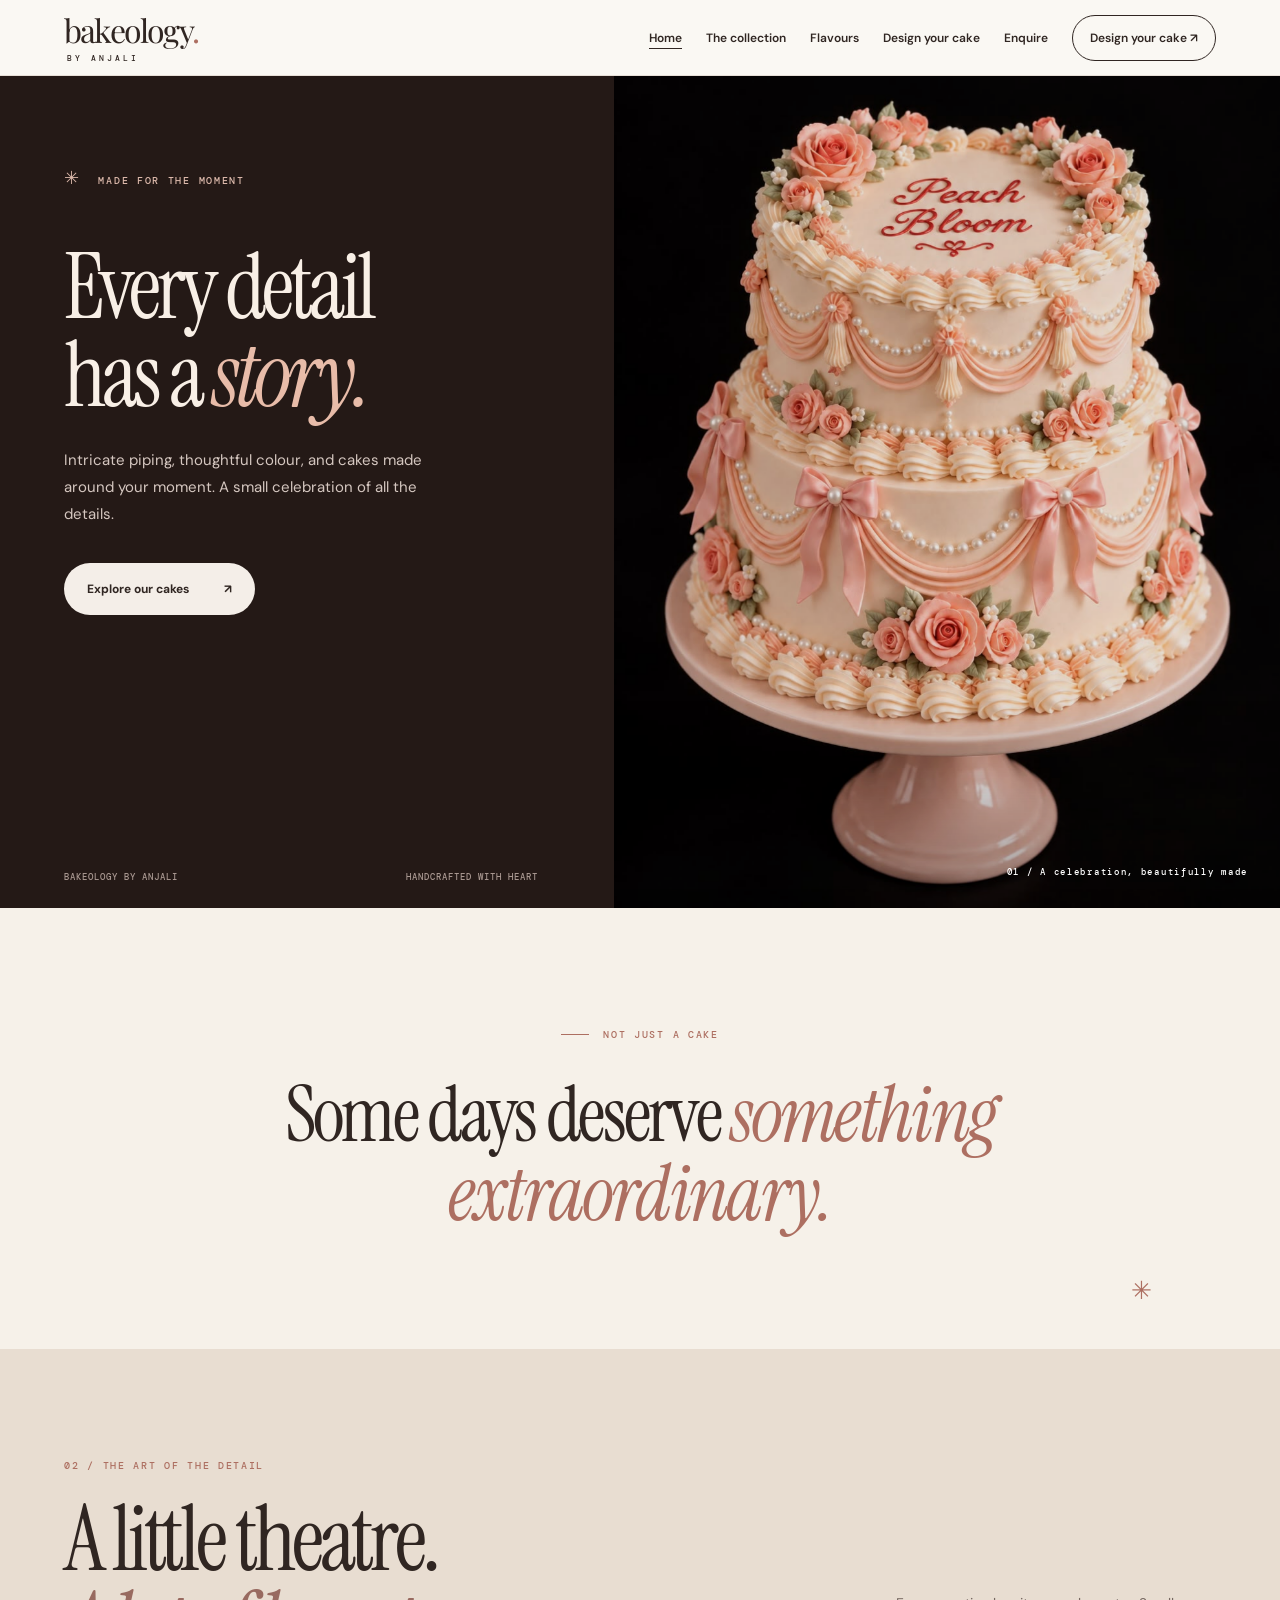
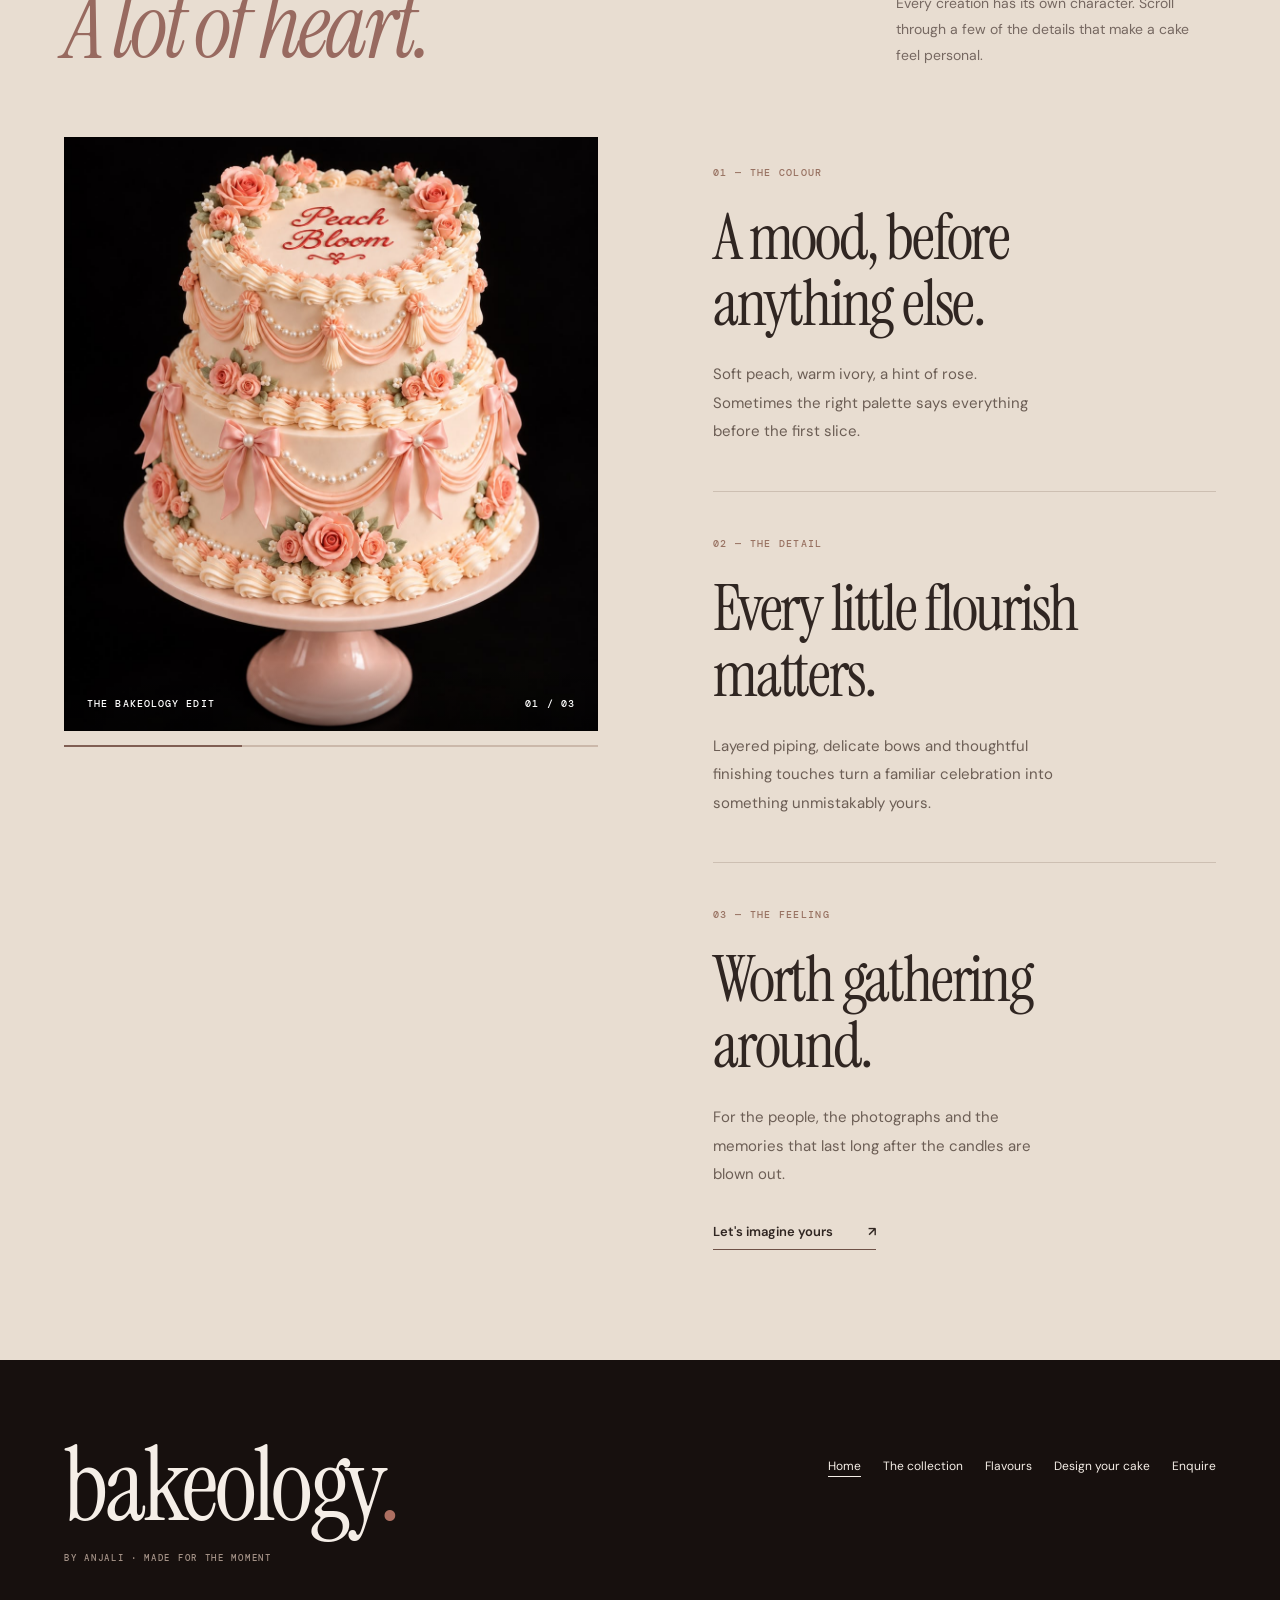
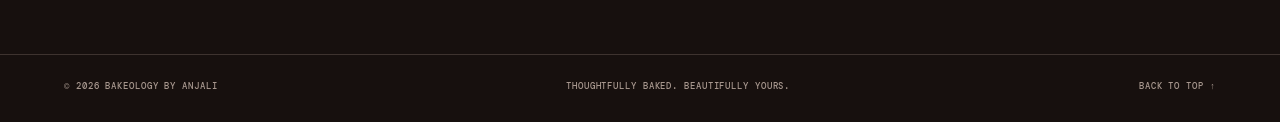
==== commit f008e893: "Sixth Save, refactor" ====
--- a/index.html
+++ b/index.html
@@ -1,41 +1,71 @@
 <!doctype html>
 <html lang="en">
 <head>
-  <meta charset="utf-8" />
-  <meta name="viewport" content="width=device-width, initial-scale=1" />
-  <meta name="theme-color" content="#f4f0e9" />
-  <meta name="description" content="Bakeology by Anjali — made-to-order celebration cakes, beautifully finished and thoughtfully crafted." />
-  <title>Bakeology by Anjali — Cakes for the moments that matter</title>
-  <link rel="preconnect" href="https://fonts.googleapis.com" />
-  <link rel="preconnect" href="https://fonts.gstatic.com" crossorigin />
-  <link href="https://fonts.googleapis.com/css2?family=DM+Sans:wght@400;500;600;700&family=DM+Mono:wght@400;500&family=Playfair+Display:ital,wght@0,400;0,500;0,600;1,400;1,500&display=swap" rel="stylesheet" />
-  <link rel="stylesheet" href="styles.css" />
-  <script src="script.js" defer></script>
-  <script src="cake-studio.js" defer></script>
-  <!-- New editorial font -->
-  <link
-    href="https://fonts.googleapis.com/css2?family=Instrument+Serif:ital@0;1&display=swap"
-    rel="stylesheet"
-  />
-  <!-- Load after the original styles.css -->
-  <link rel="stylesheet" href="experience.css" />
-  <!-- Load after the original script.js -->
-  <script src="experience.js" defer></script>
-
+  <meta charset="utf-8">
+  <meta name="viewport" content="width=device-width, initial-scale=1">
+  <meta name="theme-color" content="#f4f0e9">
+
+  <title>Home | Bakeology by Anjali</title>
+  <meta name="description" content="Cakes with character, made by Anjali.">
+
+  <link rel="preconnect" href="https://fonts.googleapis.com">
+  <link rel="preconnect" href="https://fonts.gstatic.com" crossorigin>
+
+  <link href="https://fonts.googleapis.com/css2?family=DM+Sans:wght@400;500;600;700&family=DM+Mono:wght@400;500&family=Playfair+Display:ital,wght@0,400;0,500;0,600;1,400;1,500&family=Instrument+Serif:ital@0;1&display=swap" rel="stylesheet">
+
+  <link rel="stylesheet" href="css/site.css">
+  <link rel="stylesheet" href="css/home.css">
+  <link rel="stylesheet" href="css/layout.css">
+
+  <script type="module" src="js/site.js"></script>
+  <script type="module" src="js/home.js"></script>
 </head>
+
 <body>
   <a class="skip" href="#main">Skip to content</a>
-  <header class="header" id="top">
-    <div class="header-inner wrap">
-      <a href="#top" class="wordmark" aria-label="Bakeology by Anjali, home">bakeology<span class="wordmark-dot">.</span><small>BY ANJALI</small></a>
-      <nav class="desktop-nav" aria-label="Main navigation"><a href="#collection">The collection</a><a href="#story">Our approach</a><a href="#menu">Flavours & prices</a></nav>
-      <a href="#cake-customizer" class="atelier-chapter-link">
-        Let's imagine yours <span aria-hidden="true">↗</span>
-      </a>
-      <button class="mobile-toggle" type="button" aria-label="Open navigation" aria-expanded="false"><span></span><span></span></button>
-    </div>
-    <nav class="mobile-nav" aria-label="Mobile navigation" hidden><a href="#collection">The collection</a><a href="#story">Our approach</a><a href="#menu">Flavours & prices</a><a href="#enquire">Make an enquiry</a></nav>
-  </header>
+
+<header class="header" id="top">
+  <div class="header-inner wrap">
+    <a
+      href="index.html"
+      class="wordmark"
+      aria-label="Bakeology by Anjali, home"
+    >
+      bakeology<span class="wordmark-dot">.</span>
+      <small>BY ANJALI</small>
+    </a>
+
+    <nav class="desktop-nav" aria-label="Main navigation">
+      <a href="index.html" aria-current="page">Home</a><a href="cakes.html">The collection</a><a href="flavours.html">Flavours</a><a href="design.html">Design your cake</a><a href="contact.html">Enquire</a>
+    </nav>
+
+    <a class="header-cta" href="design.html">
+      Design your cake ↗
+    </a>
+
+    <button
+      class="mobile-toggle"
+      type="button"
+      aria-label="Toggle navigation"
+      aria-expanded="false"
+      aria-controls="mobile-nav"
+    >
+      <span></span>
+      <span></span>
+    </button>
+  </div>
+
+  <nav
+    class="mobile-nav"
+    id="mobile-nav"
+    aria-label="Mobile navigation"
+    hidden
+  >
+    <a href="index.html" aria-current="page">Home</a><a href="cakes.html">The collection</a><a href="flavours.html">Flavours</a><a href="design.html">Design your cake</a><a href="contact.html">Enquire</a>
+  </nav>
+</header>
+
+
   <main id="main">
     <section class="hero" aria-labelledby="hero-title">
       <div class="hero-copy">
@@ -48,20 +78,13 @@
           Intricate piping, thoughtful colour, and cakes made
           around your moment. A small celebration of all the details.
         </p>
-        <a class="pill pill-light" href="#collection">Explore our cakes <span aria-hidden="true">↗</span></a>
+        <a class="pill pill-light" href="cakes.html">Explore our cakes <span aria-hidden="true">↗</span></a>
         <div class="hero-bottom"><span>BAKEOLOGY BY ANJALI</span><span>HANDCRAFTED WITH HEART</span></div>
       </div>
       <div class="hero-visual"><img src="assets/peach-bloom.jpg" alt="Two-tier peach and ivory cake with intricate piped roses, bows and pearls" fetchpriority="high"/><div class="hero-visual-caption">01 / A celebration, beautifully made</div></div>
     </section>
-    <section class="statement wrap reveal" aria-label="Introduction"><div class="eyebrow"><span class="line"></span> NOT JUST A CAKE</div><p>Some days deserve <em>something extraordinary.</em></p><span class="statement-mark">✳</span></section>
-    <section class="collection section-pad" id="collection" aria-labelledby="collection-title">
-      <div class="wrap"><div class="section-header reveal"><div><div class="eyebrow">01 / THE COLLECTION</div><h2 id="collection-title">A feast for <em>the eyes.</em></h2></div><p>From romantic vintage piping to playful celebration designs. Discover a few of our favourite creations.</p></div>
-      <div class="filters reveal" role="group" aria-label="Filter cakes"><button data-filter="all" class="active" aria-pressed="true">All creations <span>17</span></button><button data-filter="vintage" aria-pressed="false">Vintage & floral</button><button data-filter="romantic" aria-pressed="false">Love notes</button><button data-filter="occasion" aria-pressed="false">Celebrations</button><button data-filter="classic" aria-pressed="false">Classic flavours</button></div>
-      <div class="gallery" id="gallery" aria-live="polite"></div>
-      <div class="gallery-note">Every cake tells a different story. <a href="#enquire">Let's create yours <span>↗</span></a></div></div>
-    </section>
-    
-    <section class="atelier" id="atelier" aria-labelledby="atelier-title">
+<section class="statement wrap reveal" aria-label="Introduction"><div class="eyebrow"><span class="line"></span> NOT JUST A CAKE</div><p>Some days deserve <em>something extraordinary.</em></p><span class="statement-mark">✳</span></section>
+<section class="atelier" id="atelier" aria-labelledby="atelier-title">
       <div class="wrap atelier-heading reveal">
         <span class="eyebrow">02 / THE ART OF THE DETAIL</span>
         <h2 id="atelier-title">
@@ -139,7 +162,7 @@
               For the people, the photographs and the memories that
               last long after the candles are blown out.
             </p>
-            <a href="#cake-studio" class="atelier-chapter-link">
+            <a href="design.html" class="atelier-chapter-link">
               Let's imagine yours <span aria-hidden="true">↗</span>
             </a>
           </article>
@@ -147,274 +170,43 @@
       </div>
     </section>
 
-    <section class="interlude" aria-label="Our philosophy"><div class="interlude-image"><img src="assets/lavender-love.jpg" alt="Lavender and ivory cake with intricate purple piping and flowers" loading="lazy" /></div><div class="interlude-copy"><span class="eyebrow">SMALL DETAILS. BIG FEELINGS.</span><p>Made to be<br/><em>remembered.</em></p><span class="interlude-sub">Beautiful on the outside. Made with care on the inside.</span></div></section>
-    <section class="story section-pad wrap" id="story"><div class="eyebrow reveal">02 / THE BAKEOLOGY WAY</div><div class="story-grid"><h2 class="reveal">Thoughtfully baked.<br/><em>Beautifully yours.</em></h2><div class="story-right reveal"><p>At Bakeology by Anjali, we believe the best cakes feel personal. Whether you're celebrating someone special or simply making an ordinary day sweeter, the details matter.</p><p>Our designs draw on romantic piping, delicate florals, joyful colours and plenty of personality. Tell us what you're dreaming of, and we'll start the conversation.</p><a class="text-link" href="#enquire">Tell us your idea <span>↗</span></a></div></div><div class="story-photo-row"><figure><img src="assets/golden-day.jpg" alt="Golden yellow cake decorated with daisy blossoms" loading="lazy"/><figcaption>THE LITTLE DETAILS</figcaption></figure><figure><img src="assets/cherry-mocha.jpg" alt="Chocolate cake adorned with red cherries and pink piped bows" loading="lazy"/><figcaption>A PERSONAL TOUCH</figcaption></figure><figure><img src="assets/sun-kissed.jpg" alt="Orange and cream cake with marigold-style decorations" loading="lazy"/><figcaption>MADE TO CELEBRATE</figcaption></figure></div></section>
-    <section class="menu section-pad" id="menu"><div class="wrap menu-grid"><div class="menu-intro reveal"><div class="eyebrow">03 / FIND YOUR FLAVOUR</div><h2>Good looks.<br/><em>Great taste.</em></h2><p>Choose a flavour to begin. Our list includes everyday favourites, chocolate indulgences and a few delightful twists.</p><div class="menu-aside">Prices shown in INR, transcribed from the supplied bakery menu. Please confirm serving size, customization costs and availability before ordering.</div></div><div class="menu-board reveal"><div class="menu-switch"><button data-menu="cream" class="selected" aria-pressed="true">Cream cakes</button><button data-menu="dry" aria-pressed="false">Dry cakes</button></div><div id="menu-list" class="menu-list"></div><p class="menu-footnote">Atta and gluten-free options may be available. Ask us for details.</p></div></div></section>
-    
-    <section class="studio section-pad" id="cake-studio" aria-labelledby="studio-title">
-      <div class="wrap studio-grid">
-
-        <div class="studio-intro">
-          <span class="eyebrow">05 / YOUR CAKE, YOUR WAY</span>
-          <h2 id="studio-title">
-            Let's make it<br><em>personal.</em>
-          </h2>
-          <p>
-            A few choices are all we need to start a conversation.
-            Pick your inspiration, then send your request directly to Anjali.
-          </p>
-
-          <div class="studio-image">
-            <img
-              src="assets/peach-bloom.jpg"
-              id="studio-inspiration"
-              alt="Peach Bloom inspiration cake"
-              loading="lazy"
-            >
-            <span class="studio-image-caption">
-              <span>DESIGN INSPIRATION</span>
-              <strong id="studio-image-name">Vintage florals</strong>
-            </span>
-          </div>
-
-          <p class="studio-disclaimer">
-            Images are inspiration, not generated previews or guarantees
-            of an exact design.
-          </p>
-        </div>
-
-        <div class="studio-panel">
-          <div class="studio-topline">
-            <span id="studio-step-indicator">01 / 03</span>
-            <span>THE CAKE CONSULTATION</span>
-          </div>
-
-          <div class="studio-progress" aria-hidden="true">
-            <span id="studio-progress-bar"></span>
-          </div>
-
-          <form id="studio-form" novalidate>
-
-            <!-- STEP 1: OCCASION -->
-            <fieldset class="studio-step is-current" data-studio-step="0">
-              <legend>What's the occasion?</legend>
-              <p>Every celebration has a different feeling.</p>
-
-              <div class="studio-choice-grid">
-                <label class="studio-chip">
-                  <input type="radio" name="studio-occasion" value="Birthday" checked>
-                  <span>Birthday</span>
-                </label>
-                <label class="studio-chip">
-                  <input type="radio" name="studio-occasion" value="Anniversary">
-                  <span>Anniversary</span>
-                </label>
-                <label class="studio-chip">
-                  <input type="radio" name="studio-occasion" value="Wedding / Engagement">
-                  <span>Wedding / Engagement</span>
-                </label>
-                <label class="studio-chip">
-                  <input type="radio" name="studio-occasion" value="Just because">
-                  <span>Just because</span>
-                </label>
-                <label class="studio-chip">
-                  <input type="radio" name="studio-occasion" value="Other celebration">
-                  <span>Something else</span>
-                </label>
-              </div>
-
-              <div class="studio-fields-two">
-                <label class="studio-field">
-                  Date needed <small>(optional)</small>
-                  <input type="date" name="studio-date" id="studio-date">
-                </label>
-
-                <label class="studio-field">
-                  Guests <small>(estimate)</small>
-                  <select name="studio-guests">
-                    <option value="Not sure yet">Not sure yet</option>
-                    <option>Up to 6</option>
-                    <option>7–12</option>
-                    <option>13–20</option>
-                    <option>More than 20</option>
-                  </select>
-                </label>
-              </div>
-            </fieldset>
-
-            <!-- STEP 2: DESIGN DIRECTION -->
-            <fieldset class="studio-step" data-studio-step="1" hidden>
-              <legend>What feels like you?</legend>
-              <p>
-                Choose a visual direction. We'll use it as a starting
-                point, not a fixed template.
-              </p>
-
-              <div class="studio-style-grid">
-                <label class="studio-style">
-                  <input
-                    type="radio"
-                    name="studio-design"
-                    value="Vintage florals"
-                    data-preview="assets/peach-bloom.jpg"
-                    checked
-                  >
-                  <span>
-                    <img src="assets/peach-bloom.jpg" alt="" loading="lazy">
-                    <b>Vintage florals</b>
-                  </span>
-                </label>
-
-                <label class="studio-style">
-                  <input
-                    type="radio"
-                    name="studio-design"
-                    value="Romantic ribbons"
-                    data-preview="assets/be-mine.jpg"
-                  >
-                  <span>
-                    <img src="assets/be-mine.jpg" alt="" loading="lazy">
-                    <b>Romantic ribbons</b>
-                  </span>
-                </label>
-
-                <label class="studio-style">
-                  <input
-                    type="radio"
-                    name="studio-design"
-                    value="Rich chocolate"
-                    data-preview="assets/cherry-mocha.jpg"
-                  >
-                  <span>
-                    <img src="assets/cherry-mocha.jpg" alt="" loading="lazy">
-                    <b>Rich chocolate</b>
-                  </span>
-                </label>
-
-                <label class="studio-style">
-                  <input
-                    type="radio"
-                    name="studio-design"
-                    value="Colourful & playful"
-                    data-preview="assets/sun-kissed.jpg"
-                  >
-                  <span>
-                    <img src="assets/sun-kissed.jpg" alt="" loading="lazy">
-                    <b>Colourful & playful</b>
-                  </span>
-                </label>
-              </div>
-            </fieldset>
-
-            <!-- STEP 3: FINISHING TOUCHES -->
-            <fieldset class="studio-step" data-studio-step="2" hidden>
-              <legend>One final touch.</legend>
-              <p>
-                Tell us the flavour you have in mind and any details
-                that matter.
-              </p>
-
-              <label class="studio-field">
-                Flavour inspiration
-                <select name="studio-flavour">
-                  <option value="I'd love a recommendation">
-                    I'd love a recommendation
-                  </option>
-                  <optgroup label="Cream cakes">
-                    <option>Pineapple Crush</option>
-                    <option>Pineacle’o’ Pine</option>
-                    <option>Chococia Heaven</option>
-                    <option>Dark Snow</option>
-                    <option>Kitkat Drum</option>
-                    <option>Oreo Magic</option>
-                    <option>Dusky Mud</option>
-                    <option>Red Velvet</option>
-                    <option>Blue Berry</option>
-                    <option>Love 2 Cappucino</option>
-                    <option>Fruity Love</option>
-                    <option>Day Night Choco</option>
-                  </optgroup>
-                  <optgroup label="Dry cakes">
-                    <option>Vanilla</option>
-                    <option>Chocolate</option>
-                    <option>Choco Chip</option>
-                    <option>Marble</option>
-                    <option>Carrot</option>
-                    <option>Orange</option>
-                    <option>Dry Fruit</option>
-                    <option>Dates and Walnut</option>
-                  </optgroup>
-                </select>
-              </label>
-
-              <label class="studio-field">
-                Your name <small>(required)</small>
-                <input
-                  name="studio-name"
-                  type="text"
-                  placeholder="Your name"
-                  maxlength="80"
-                  autocomplete="name"
-                  required
-                >
-              </label>
-
-              <label class="studio-field">
-                A note for Anjali <small>(optional)</small>
-                <textarea
-                  name="studio-notes"
-                  rows="3"
-                  maxlength="900"
-                  placeholder="Colours, message on the cake, allergies to discuss, or anything else…"
-                ></textarea>
-              </label>
-
-              <div
-                class="studio-summary"
-                id="studio-summary"
-                aria-live="polite"
-              ></div>
-            </fieldset>
-
-            <div class="studio-actions">
-              <button
-                type="button"
-                class="studio-back"
-                id="studio-back"
-                hidden
-              >← Back</button>
-
-              <button
-                type="button"
-                class="studio-next"
-                id="studio-next"
-              >
-                Continue <span aria-hidden="true">↗</span>
-              </button>
-
-              <button
-                type="submit"
-                class="studio-next"
-                id="studio-send"
-                hidden
-              >
-                Continue on WhatsApp
-                <span aria-hidden="true">↗</span>
-              </button>
-            </div>
-
-            <p class="studio-footnote">
-              No payment or order is placed here. Your enquiry opens
-              as a pre-filled WhatsApp message for you to review and send.
-            </p>
-          </form>
-        </div>
-      </div>
-    </section>
-
-    <section class="contact section-pad" id="enquire"><div class="wrap contact-layout"><div class="reveal"><div class="eyebrow">04 / LET'S MAKE SOMETHING SPECIAL</div><h2>Your moment.<br/><em>Our next creation.</em></h2><p>Have an occasion in mind? Tell us a little about your cake and we'll help get the conversation started.</p><a class="contact-number" href="tel:+918437993098">+91 84379 93098 <span>↗</span></a></div><form class="enquiry-form reveal" id="enquiry-form"><label for="name">YOUR NAME</label><input id="name" name="name" type="text" autocomplete="name" placeholder="What should we call you?" required maxlength="80"/><label for="occasion">THE OCCASION</label><select id="occasion" name="occasion" required><option value="" disabled selected>What are we celebrating?</option><option>Birthday</option><option>Anniversary</option><option>Wedding / Engagement</option><option>Just because</option><option>Something else</option></select><label for="cake">A LITTLE ABOUT YOUR CAKE</label><textarea id="cake" name="cake" rows="3" placeholder="A favourite design, flavour, date, or anything else…" required maxlength="1500"></textarea><button class="pill pill-dark" type="submit">Continue on WhatsApp <span>↗</span></button><p class="form-note">Opens WhatsApp with your enquiry pre-filled. Nothing is submitted or stored on this website.</p></form></div></section>
   </main>
-  <footer class="footer"><div class="wrap footer-top"><div><a href="#top" class="footer-logo">bakeology<span>.</span></a><div class="footer-tag">BY ANJALI · MADE FOR THE MOMENT</div></div><div class="footer-links"><a href="#collection">Collection</a><a href="#menu">Menu</a><a href="#enquire">Enquire</a></div></div><div class="wrap footer-bottom"><span>© <span id="year"></span> BAKEOLOGY BY ANJALI</span><span>THOUGHTFULLY BAKED. BEAUTIFULLY YOURS.</span><a href="#top">BACK TO TOP ↑</a></div></footer>
-  <dialog class="cake-dialog" id="cake-dialog" aria-labelledby="dialog-title"><button class="dialog-close" aria-label="Close cake details" type="button">×</button><div class="dialog-img"><img id="dialog-image" alt=""/></div><div class="dialog-details"><span class="eyebrow" id="dialog-category"></span><h2 id="dialog-title"></h2><p id="dialog-desc"></p><p class="dialog-note">Custom designs and availability are confirmed directly with the bakery.</p><a class="pill pill-dark" id="dialog-link" target="_blank" rel="noopener noreferrer">Enquire about this cake ↗</a></div></dialog>
+
+  <footer class="footer">
+  <div class="wrap footer-top">
+    <div>
+      <a href="index.html" class="footer-logo">
+        bakeology<span>.</span>
+      </a>
+
+      <div class="footer-tag">
+        BY ANJALI · MADE FOR THE MOMENT
+      </div>
+    </div>
+
+    <nav class="footer-links" aria-label="Footer navigation">
+      <a href="index.html" aria-current="page">Home</a><a href="cakes.html">The collection</a><a href="flavours.html">Flavours</a><a href="design.html">Design your cake</a><a href="contact.html">Enquire</a>
+    </nav>
+  </div>
+
+  <div class="wrap footer-bottom">
+    <span>
+      © <span id="year">2026</span>
+      BAKEOLOGY BY ANJALI
+    </span>
+    <span>THOUGHTFULLY BAKED. BEAUTIFULLY YOURS.</span>
+    <a href="#top">BACK TO TOP ↑</a>
+  </div>
+</footer>
+
+
+  <noscript>
+    <p class="wrap">
+      Interactive previews and filters need JavaScript.
+      Please call
+      <a href="tel:+918437993098">+91 84379 93098</a>
+      for cake enquiries.
+    </p>
+  </noscript>
 </body>
 </html>
--- a/css/site.css
+++ b/css/site.css
@@ -0,0 +1,409 @@
+:root {
+  --cream:#f4f0e9;
+  --paper:#faf8f3;
+  --ink:#302622;
+  --espresso:#241916;
+  --muted:#796d66;
+  --line:#dcd4cb;
+  --blush:#d9b5a7;
+  --rose:#ad6f61;
+}
+* {
+  box-sizing:border-box;
+}
+html {
+  scroll-behavior:smooth;
+}
+body {
+  margin:0;
+  background:var(--cream);
+  color:var(--ink);
+  font-family:'DM Sans',sans-serif;
+  -webkit-font-smoothing:antialiased;
+}
+button,
+input,
+textarea,
+select {
+  font:inherit;
+}
+button,
+a {
+  -webkit-tap-highlight-color:transparent;
+}
+button {
+  cursor:pointer;
+}
+a {
+  color:inherit;
+  text-decoration:none;
+}
+img {
+  display:block;
+  width:100%;
+}
+.wrap {
+  max-width:1480px;
+  margin:auto;
+  padding-left:clamp(24px,5vw,88px);
+  padding-right:clamp(24px,5vw,88px);
+}
+.skip {
+  position:absolute;
+  transform:translateY(-200%);
+  background:white;
+  z-index:100;
+}
+.skip:focus {
+  transform:none;
+}
+.header {
+  height:88px;
+  background:var(--paper);
+  position:relative;
+  z-index:20;
+  border-bottom:1px solid #e7dfd7;
+}
+.header-inner {
+  height:100%;
+  display:flex;
+  align-items:center;
+  justify-content:space-between;
+  gap:25px;
+}
+.wordmark {
+  font-family:'Playfair Display',serif;
+  font-size:32px;
+  letter-spacing:-1.8px;
+  white-space:nowrap;
+  position:relative;
+  line-height:1;
+}
+.wordmark-dot,
+.footer-logo span {
+  color:var(--rose);
+}
+.wordmark small {
+  display:block;
+  font:500 8px 'DM Mono',monospace;
+  letter-spacing:3px;
+  margin-top:7px;
+  margin-left:3px;
+}
+.desktop-nav {
+  display:flex;
+  gap:clamp(18px,3vw,48px);
+}
+.desktop-nav a,
+.header-cta {
+  font-size:12px;
+  font-weight:600;
+}
+.desktop-nav a {
+  transition:opacity .2s;
+}
+.desktop-nav a:hover {
+  opacity:.55;
+}
+.header-cta {
+  border:1px solid var(--ink);
+  padding:14px 17px;
+  border-radius:100px;
+  white-space:nowrap;
+  transition:background .2s,color .2s;
+}
+.header-cta:hover {
+  background:var(--ink);
+  color:white;
+}
+.header-cta span {
+  margin-left:12px;
+}
+.mobile-toggle {
+  display:none;
+  border:0;
+  background:none;
+}
+.mobile-nav[hidden] {
+  display:none;
+}
+.eyebrow,
+.footer-tag,
+.footer-bottom {
+  font:500 10px 'DM Mono',monospace;
+  letter-spacing:1.7px;
+}
+.tiny-star {
+  margin-right:10px;
+  font-size:18px;
+}
+:is(h1,h2) em {
+  font-weight:400;
+  color:#e9c0ae;
+}
+.pill {
+  display:inline-flex;
+  align-items:center;
+  justify-content:space-between;
+  gap:35px;
+  padding:17px 22px;
+  border:1px solid transparent;
+  border-radius:50px;
+  font-size:12px;
+  font-weight:700;
+  transition:transform .2s,background .2s;
+}
+.pill:hover {
+  transform:translateY(-3px);
+}
+.pill-light {
+  background:#f4eee8;
+  color:var(--ink);
+}
+.pill-dark {
+  background:var(--ink);
+  color:white;
+}
+.eyebrow {
+  color:var(--rose);
+  text-transform:uppercase;
+}
+.line {
+  height:1px;
+  width:28px;
+  background:var(--rose);
+}
+.section-header :is(h1,h2) em {
+  color:var(--rose);
+}
+.section-pad {
+  padding-top:110px;
+  padding-bottom:120px;
+}
+.section-header {
+  display:flex;
+  align-items:end;
+  justify-content:space-between;
+  gap:35px;
+}
+.section-header :is(h1,h2) {
+  font:400 clamp(42px,5vw,80px)/1.15 'Playfair Display',serif;
+  letter-spacing:-2.4px;
+  margin:22px 0 0;
+}
+.section-header>p {
+  font-size:13px;
+  color:var(--muted);
+  line-height:1.9;
+  max-width:305px;
+  margin:0 0 7px;
+}
+.text-link {
+  font-size:13px;
+  font-weight:700;
+  display:inline-block;
+  border-bottom:1px solid var(--ink);
+  padding-bottom:9px;
+  margin-top:15px;
+}
+.text-link span {
+  margin-left:35px;
+}
+.form-note {
+  font-size:10px!important;
+  margin:13px 0 0;
+  max-width:390px!important;
+}
+.footer {
+  background:#17100e;
+  color:#f5eee7;
+  padding-top:75px;
+}
+.footer-top {
+  display:flex;
+  justify-content:space-between;
+  gap:40px;
+  align-items:start;
+  padding-bottom:90px;
+}
+.footer-logo {
+  font:400 clamp(55px,8vw,118px)/1 'Playfair Display',serif;
+  letter-spacing:-5px;
+}
+.footer-tag {
+  font-size:9px;
+  margin-top:15px;
+  color:#a49287;
+}
+.footer-links {
+  display:flex;
+  gap:27px;
+  font-size:12px;
+  margin-top:23px;
+}
+.footer-bottom {
+  display:flex;
+  justify-content:space-between;
+  gap:20px;
+  border-top:1px solid #3e332f;
+  padding-top:25px;
+  padding-bottom:30px;
+  font-size:9px;
+  color:#a7978e;
+  letter-spacing:.9px;
+}
+.reveal {
+  opacity:0;
+  transform:translateY(22px);
+  transition:opacity .7s ease,transform .7s ease;
+}
+.reveal.visible {
+  opacity:1;
+  transform:none;
+}
+@media(max-width:1050px) {
+  .desktop-nav {
+    gap:16px;
+  }
+}
+@media(max-width:760px) {
+  .header {
+    height:72px;
+  }
+  .desktop-nav,
+  .header-cta {
+    display:none;
+  }
+  .mobile-toggle {
+    display:grid;
+    gap:6px;
+    padding:12px;
+  }
+  .mobile-toggle span {
+    display:block;
+    width:23px;
+    height:1px;
+    background:var(--ink);
+  }
+  .mobile-nav:not([hidden]) {
+    display:flex;
+    flex-direction:column;
+    gap:0;
+    background:var(--paper);
+    border-top:1px solid var(--line);
+    padding:12px 24px 20px;
+  }
+  .mobile-nav a {
+    padding:13px 0;
+    font-size:14px;
+  }
+  .wordmark {
+    font-size:27px;
+  }
+  .section-pad {
+    padding-top:80px;
+    padding-bottom:85px;
+  }
+  .section-header {
+    display:block;
+  }
+  .section-header>p {
+    margin-top:20px;
+  }
+  .section-header :is(h1,h2) {
+    font-size:clamp(43px,9vw,65px);
+  }
+  .footer-top {
+    display:block;
+    padding-bottom:55px;
+  }
+  .footer-logo {
+    font-size:clamp(62px,14vw,110px);
+  }
+  .footer-links {
+    margin-top:40px;
+  }
+  .footer-bottom {
+    flex-wrap:wrap;
+    font-size:8px;
+  }
+  .footer-bottom span:nth-child(2) {
+    display:none;
+  }
+}
+@media(prefers-reduced-motion:reduce) {
+  html {
+    scroll-behavior:auto;
+  }
+  .reveal {
+    opacity:1;
+    transform:none;
+    transition:none;
+  }
+  *,
+  *:before,
+  *:after {
+    animation-duration:.01ms!important;
+    transition-duration:.01ms!important;
+  }
+}
+:root {
+  --editorial: #f6f1e9;
+  --plum: #604940;
+  --warm-line: #c9b8aa;
+}
+html {
+  scroll-padding-top: 90px;
+}
+body {
+  background: var(--editorial);
+}
+:is(a, button, input, select, textarea):focus-visible {
+  outline: 2px solid #b6806f;
+  outline-offset: 4px;
+}
+.header {
+  position: sticky;
+  top: 0;
+  z-index: 40;
+  transition: background .3s, box-shadow .3s;
+}
+.header.is-scrolled {
+  background: rgba(250, 248, 243, .94);
+  backdrop-filter: blur(16px);
+  box-shadow: 0 9px 28px rgba(36, 25, 22, .07);
+}
+.site-scrollbar {
+  position: fixed;
+  inset: 0 auto auto 0;
+  height: 3px;
+  width: 100%;
+  transform: scaleX(0);
+  transform-origin: left;
+  background: #a8705e;
+  z-index: 100;
+  pointer-events: none;
+}
+.section-header :is(h1,h2),
+.footer-logo {
+  font-family: 'Instrument Serif', Georgia, serif;
+  font-weight: 400;
+  letter-spacing: -.035em;
+}
+.section-header :is(h1,h2) {
+  font-size: clamp(56px, 6vw, 92px);
+  line-height: 1.02;
+}
+@media (max-width: 760px) {
+  html {
+    scroll-padding-top: 76px;
+  }
+  .section-header :is(h1,h2) {
+    font-size: clamp(52px, 10vw, 70px);
+  }
+}
+@media (prefers-reduced-motion: reduce) {
+  .site-scrollbar {
+    transition: none !important;
+  }
+}
--- a/css/home.css
+++ b/css/home.css
@@ -0,0 +1,557 @@
+.hero {
+  min-height:min(780px,calc(100svh - 88px));
+  display:grid;
+  grid-template-columns:48% 52%;
+  background:var(--espresso);
+  color:#f8efe6;
+}
+.hero-copy {
+  padding:clamp(58px,7vw,105px) clamp(28px,6vw,100px) 25px max(clamp(24px,5vw,88px),calc((100vw - 1480px)/2 + 88px));
+  display:flex;
+  flex-direction:column;
+  align-items:flex-start;
+}
+.hero-kicker,
+.hero-bottom,
+.hero-visual-caption,
+.story-photo-row figcaption {
+  font:500 10px 'DM Mono',monospace;
+  letter-spacing:1.7px;
+}
+.hero-kicker {
+  color:#dcb9ab;
+}
+.hero h1 {
+  font:400 clamp(55px,5.85vw,98px)/1.07 'Playfair Display',serif;
+  letter-spacing:-3.9px;
+  margin:clamp(35px,6vh,85px) 0 26px;
+  white-space:nowrap;
+}
+.hero h1 em,
+.statement em,
+.interlude-copy em {
+  font-weight:400;
+  color:#e9c0ae;
+}
+.hero-copy>p {
+  max-width:390px;
+  color:#d5c7c0;
+  font-size:14px;
+  line-height:1.85;
+  margin:0 0 35px;
+}
+.hero-bottom {
+  margin-top:auto;
+  padding-top:56px;
+  display:flex;
+  gap:20px;
+  width:100%;
+  justify-content:space-between;
+  color:#a89790;
+  font-size:9px;
+  letter-spacing:1px;
+}
+.hero-visual {
+  position:relative;
+  overflow:hidden;
+  background:#080708;
+}
+.hero-visual img {
+  height:100%;
+  object-fit:cover;
+  object-position:center 45%;
+  filter:brightness(.9);
+}
+.hero-visual-caption {
+  position:absolute;
+  bottom:30px;
+  right:32px;
+  color:white;
+  font-size:9px;
+}
+.statement {
+  padding-top:120px;
+  padding-bottom:115px;
+  text-align:center;
+  position:relative;
+}
+.statement .eyebrow {
+  display:flex;
+  justify-content:center;
+  align-items:center;
+  gap:14px;
+}
+.statement p {
+  font:400 clamp(36px,4.6vw,72px)/1.2 'Playfair Display',serif;
+  letter-spacing:-2px;
+  max-width:950px;
+  margin:35px auto 0;
+}
+.statement em,
+.story :is(h1,h2) em {
+  color:var(--rose);
+}
+.statement-mark {
+  position:absolute;
+  right:10%;
+  bottom:42px;
+  color:var(--rose);
+  font-size:25px;
+}
+.story :is(h1,h2) {
+  font:400 clamp(42px,5vw,80px)/1.15 'Playfair Display',serif;
+  letter-spacing:-2.4px;
+  margin:22px 0 0;
+}
+.interlude {
+  display:grid;
+  grid-template-columns:1fr 1fr;
+  min-height:570px;
+  background:#dfc9bd;
+}
+.interlude-image {
+  min-height:570px;
+  overflow:hidden;
+  background:#080708;
+}
+.interlude-image img {
+  height:100%;
+  object-fit:cover;
+  object-position:center;
+}
+.interlude-copy {
+  display:flex;
+  justify-content:center;
+  align-items:flex-start;
+  flex-direction:column;
+  padding:clamp(40px,8vw,120px);
+}
+.interlude-copy .eyebrow {
+  color:#7a594d;
+}
+.interlude-copy p {
+  font:400 clamp(48px,5.2vw,82px)/1.15 'Playfair Display',serif;
+  letter-spacing:-2.4px;
+  margin:35px 0;
+}
+.interlude-copy em {
+  color:#9e6559;
+}
+.interlude-sub {
+  font-size:13px;
+  max-width:230px;
+  line-height:1.7;
+}
+.story-grid {
+  display:grid;
+  grid-template-columns:1.15fr .85fr;
+  gap:90px;
+  align-items:start;
+}
+.story-right {
+  padding-top:28px;
+}
+.story-right p {
+  font-size:15px;
+  line-height:1.95;
+  color:#756962;
+  margin:0 0 18px;
+  max-width:440px;
+}
+.story-photo-row {
+  display:grid;
+  grid-template-columns:repeat(3,1fr);
+  gap:20px;
+  margin-top:70px;
+}
+.story-photo-row figure {
+  margin:0;
+}
+.story-photo-row img {
+  aspect-ratio:3/3.6;
+  object-fit:cover;
+  background:#070707;
+}
+.story-photo-row figcaption {
+  margin-top:15px;
+  color:#80726a;
+}
+@media(max-width:1050px) {
+  .hero h1 {
+    font-size:clamp(52px,6.2vw,76px);
+    letter-spacing:-2.6px;
+  }
+  .hero-copy {
+    padding-right:25px;
+  }
+  .story-grid {
+    gap:35px;
+  }
+}
+@media(max-width:760px) {
+  .hero {
+    display:flex;
+    flex-direction:column;
+    min-height:unset;
+  }
+  .hero-copy {
+    padding:54px 24px 35px;
+  }
+  .hero h1 {
+    font-size:clamp(54px,11vw,82px);
+    margin:36px 0 20px;
+    white-space:normal;
+  }
+  .hero-copy>p {
+    font-size:13px;
+  }
+  .hero-bottom {
+    padding-top:42px;
+  }
+  .hero-visual {
+    height:530px;
+  }
+  .hero-visual img {
+    object-position:center 40%;
+  }
+  .statement {
+    padding-top:85px;
+    padding-bottom:95px;
+  }
+  .statement p {
+    font-size:clamp(34px,8vw,58px);
+  }
+  .statement-mark {
+    bottom:25px;
+  }
+  .story :is(h1,h2) {
+    font-size:clamp(43px,9vw,65px);
+  }
+  .interlude {
+    grid-template-columns:1fr;
+  }
+  .interlude-image {
+    height:420px;
+    min-height:0;
+  }
+  .interlude-copy {
+    padding:55px 28px 65px;
+  }
+  .interlude-copy p {
+    font-size:60px;
+    margin:22px 0;
+  }
+  .story-grid {
+    grid-template-columns:1fr;
+    gap:30px;
+  }
+  .story-right {
+    padding-top:0;
+  }
+  .story-photo-row {
+    gap:9px;
+    margin-top:43px;
+  }
+  .story-photo-row img {
+    aspect-ratio:3/4;
+  }
+  .story-photo-row figcaption {
+    font-size:8px;
+    letter-spacing:.4px;
+  }
+}
+@media(max-width:370px) {
+  .hero h1 {
+    font-size:50px;
+  }
+}
+.hero {
+  min-height: min(830px, calc(100svh - 88px));
+}
+.hero h1,
+.statement p,
+.story :is(h1,h2),
+.interlude-copy p {
+  font-family: 'Instrument Serif', Georgia, serif;
+  font-weight: 400;
+  letter-spacing: -.035em;
+}
+.hero h1 {
+  font-size: clamp(68px, 7vw, 114px);
+  line-height: .99;
+  letter-spacing: -.045em;
+  white-space: normal;
+  max-width: 620px;
+}
+.hero h1 em {
+  color: #e8bca9;
+}
+.hero-copy > p {
+  font-size: 15px;
+  max-width: 365px;
+  line-height: 1.8;
+}
+.hero-visual img {
+  transform: translate3d(0, var(--hero-shift, 0px), 0)
+             scale(1.09);
+  transform-origin: center center;
+  will-change: transform;
+}
+.hero-visual::after {
+  content: '';
+  position: absolute;
+  inset: 0;
+  pointer-events: none;
+  background: linear-gradient(
+    180deg,
+    transparent 75%,
+    rgba(0, 0, 0, .28)
+  );
+}
+.hero-visual-caption {
+  z-index: 1;
+}
+.story :is(h1,h2) {
+  font-size: clamp(56px, 6vw, 92px);
+  line-height: 1.02;
+}
+.statement p {
+  font-size: clamp(48px, 6vw, 89px);
+  line-height: 1.03;
+}
+.atelier {
+  background: #e8ddd1;
+  padding: 110px 0 65px;
+  overflow: clip;
+}
+.atelier-heading {
+  display: grid;
+  grid-template-columns: minmax(0, 1fr) 320px;
+  gap: 0 60px;
+  align-items: end;
+}
+.atelier-heading .eyebrow {
+  grid-column: 1 / -1;
+}
+.atelier-heading :is(h1,h2) {
+  font: 400 clamp(65px, 7vw, 114px)/.97
+    'Instrument Serif', Georgia, serif;
+  letter-spacing: -.045em;
+  margin: 25px 0 66px;
+}
+.atelier-heading :is(h1,h2) em {
+  color: #986a60;
+}
+.atelier-heading p {
+  font-size: 14px;
+  color: #766861;
+  line-height: 1.85;
+  max-width: 295px;
+  margin: 0 0 68px;
+}
+.atelier-layout {
+  display: grid;
+  grid-template-columns: 1.03fr .97fr;
+  gap: clamp(48px, 9vw, 155px);
+  align-items: start;
+}
+.atelier-sticky {
+  position: sticky;
+  top: 112px;
+  min-width: 0;
+}
+.atelier-frame {
+  height: min(66vh, 690px);
+  min-height: 420px;
+  position: relative;
+  background: #100d0d;
+  overflow: hidden;
+}
+.atelier-photo {
+  position: absolute;
+  inset: 0;
+  width: 100%;
+  height: 100%;
+  object-fit: cover;
+  opacity: 0;
+  transform: scale(1.065);
+  transition:
+    opacity .8s ease,
+    transform 1.6s cubic-bezier(.2, .68, .28, 1);
+  pointer-events: none;
+}
+.atelier-photo.is-current {
+  opacity: 1;
+  transform: scale(1);
+}
+.atelier-image-footer {
+  position: absolute;
+  inset: auto 0 0;
+  display: flex;
+  justify-content: space-between;
+  gap: 15px;
+  padding: 35px 23px 21px;
+  background: linear-gradient(
+    transparent,
+    rgba(0, 0, 0, .5)
+  );
+  font: 500 10px 'DM Mono', monospace;
+  letter-spacing: 1.1px;
+  color: white;
+}
+.atelier-meter {
+  height: 2px;
+  background: #cbb8aa;
+  margin-top: 14px;
+}
+.atelier-meter span {
+  display: block;
+  width: 100%;
+  height: 100%;
+  transform: scaleX(.33333);
+  transform-origin: left;
+  background: #805e53;
+  transition: transform .65s ease;
+}
+.atelier-chapters {
+  margin-top: -16px;
+}
+.atelier-chapter {
+  min-height: 69vh;
+  display: flex;
+  flex-direction: column;
+  align-items: flex-start;
+  justify-content: center;
+  border-bottom: 1px solid #cdbfb2;
+  opacity: .4;
+  transform: translateY(15px);
+  transition:
+    opacity .5s,
+    transform .5s;
+  padding: 60px 0;
+}
+.atelier-chapter:last-child {
+  border: 0;
+}
+.atelier-chapter.is-current {
+  opacity: 1;
+  transform: translateY(0);
+}
+.atelier-chapter-num {
+  font: 500 10px 'DM Mono', monospace;
+  letter-spacing: 1.3px;
+  color: #987262;
+}
+.atelier-chapter h3 {
+  font: 400 clamp(50px, 5vw, 79px)/1.03
+    'Instrument Serif', Georgia, serif;
+  letter-spacing: -.035em;
+  max-width: 460px;
+  margin: 26px 0 24px;
+}
+.atelier-chapter p {
+  font-size: 15px;
+  color: #6c5e55;
+  line-height: 1.9;
+  max-width: 340px;
+  margin: 0;
+}
+.atelier-chapter-link {
+  margin-top: 34px;
+  display: inline-flex;
+  justify-content: space-between;
+  gap: 35px;
+  border-bottom: 1px solid #6e5147;
+  padding-bottom: 9px;
+  font-size: 13px;
+  font-weight: 600;
+}
+.atelier-chapter-link span {
+  transition: transform .2s;
+}
+.atelier-chapter-link:hover span {
+  transform: translate(3px, -3px);
+}
+@media (max-width: 1000px) {
+  .hero h1 {
+    font-size: clamp(61px, 6.6vw, 82px);
+  }
+  .atelier-layout {
+    gap: 48px;
+  }
+}
+@media (max-width: 760px) {
+  .hero {
+    min-height: 0;
+  }
+  .hero h1 {
+    font-size: clamp(60px, 12.2vw, 84px);
+    line-height: 1;
+  }
+  .hero-visual {
+    height: 520px;
+  }
+  .story :is(h1,h2) {
+    font-size: clamp(52px, 10vw, 70px);
+  }
+  .statement p {
+    font-size: clamp(46px, 10vw, 65px);
+  }
+  .atelier {
+    padding: 80px 0 35px;
+    overflow: visible;
+  }
+  .atelier-heading {
+    display: block;
+  }
+  .atelier-heading :is(h1,h2) {
+    font-size: clamp(62px, 11vw, 85px);
+    margin: 22px 0;
+  }
+  .atelier-heading p {
+    margin: 0 0 35px;
+  }
+  .atelier-layout {
+    display: block;
+  }
+  .atelier-sticky {
+    top: 76px;
+    z-index: 2;
+    background: #e8ddd1;
+    padding-bottom: 7px;
+  }
+  .atelier-frame {
+    height: 34svh;
+    min-height: 230px;
+    max-height: 380px;
+  }
+  .atelier-chapters {
+    margin-top: 10px;
+  }
+  .atelier-chapter {
+    min-height: 43svh;
+    padding: 50px 0 65px;
+  }
+  .atelier-chapter h3 {
+    font-size: clamp(42px, 8.7vw, 66px);
+  }
+  .atelier-chapter p {
+    font-size: 13px;
+    max-width: 400px;
+  }
+}
+@media (prefers-reduced-motion: reduce) {
+  .hero-visual img {
+    transform: none !important;
+    will-change: auto;
+  }
+  .atelier-photo,
+  .atelier-chapter {
+    transition: none !important;
+  }
+}
+
+.atelier-chapter {
+  min-height: 38svh;
+  padding-block: 45px;
+}
--- a/css/layout.css
+++ b/css/layout.css
@@ -0,0 +1,147 @@
+/* Shared layout. Loaded after page-specific styles. */
+
+.header {
+  position: sticky;
+  top: 0;
+  z-index: 40;
+  height: 76px;
+  background: var(--paper, #faf8f3);
+}
+
+.header-inner {
+  min-height: 76px;
+  height: auto;
+  gap: 24px;
+}
+
+.desktop-nav {
+  display: flex;
+  gap: 24px;
+  margin-left: auto;
+}
+
+.desktop-nav a[aria-current=page],
+.footer-links a[aria-current=page] {
+  text-decoration: underline;
+  text-underline-offset: 6px;
+}
+
+.footer-links {
+  flex-wrap: wrap;
+  gap: 16px 22px;
+}
+
+.footer-top > * {
+  min-width: 0;
+}
+
+.mobile-toggle,
+.mobile-nav {
+  display: none;
+}
+
+.mobile-toggle {
+  width: 44px;
+  height: 44px;
+  flex-direction: column;
+  align-items: center;
+  justify-content: center;
+  gap: 6px;
+}
+
+.mobile-toggle span {
+  display: block;
+  width: 22px;
+  height: 1px;
+  margin: 0;
+}
+
+[hidden] {
+  display: none !important;
+}
+
+.reveal {
+  opacity: 1;
+  transform: none;
+}
+
+.gallery-status {
+  font-size: 13px;
+  margin-top: 22px;
+  color: var(--muted);
+}
+
+.gallery {
+  min-height: 180px;
+}
+
+.cake-dialog {
+  max-width: min(950px, 94vw);
+  max-height: 90dvh;
+  overflow: auto;
+}
+
+.cake-dialog::backdrop {
+  background: #24191699;
+}
+
+body:has(dialog[open]) {
+  overflow: hidden;
+}
+
+.studio-panel {
+  scroll-margin-top: 95px;
+}
+
+.studio-step legend {
+  scroll-margin-top: 100px;
+}
+
+button,
+.filters button,
+.menu-switch button {
+  min-height: 44px;
+}
+
+:is(input, select, textarea) {
+  font-size: 16px;
+}
+
+img {
+  max-width: 100%;
+}
+
+@media (max-width: 1000px) {
+  .desktop-nav {
+    display: none;
+  }
+
+  .mobile-toggle {
+    display: flex;
+  }
+
+  .mobile-nav:not([hidden]) {
+    display: flex;
+  }
+
+  .header-cta {
+    display: none;
+  }
+
+  .header-inner {
+    justify-content: space-between;
+  }
+}
+
+@media (prefers-reduced-motion: reduce) {
+  html {
+    scroll-behavior: auto;
+  }
+
+  *,
+  *::before,
+  *::after {
+    animation: none !important;
+    transition: none !important;
+  }
+}
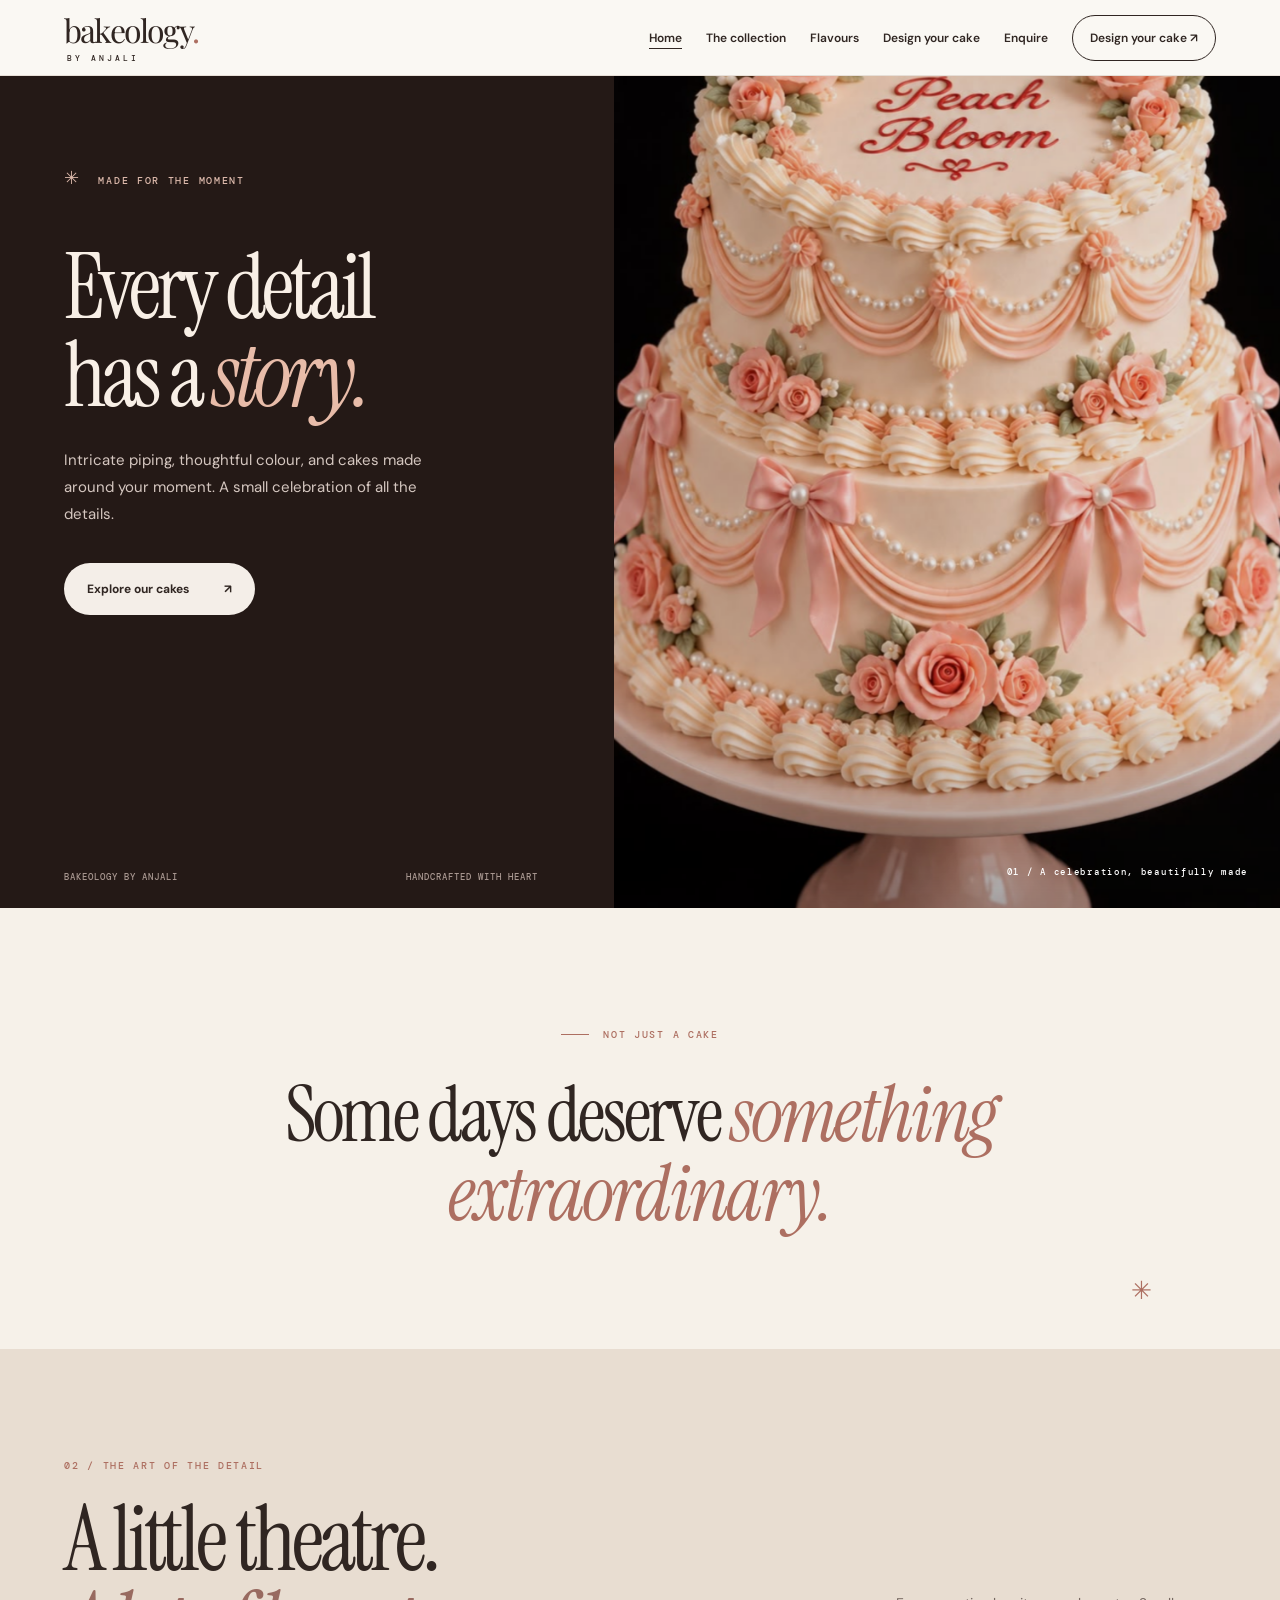
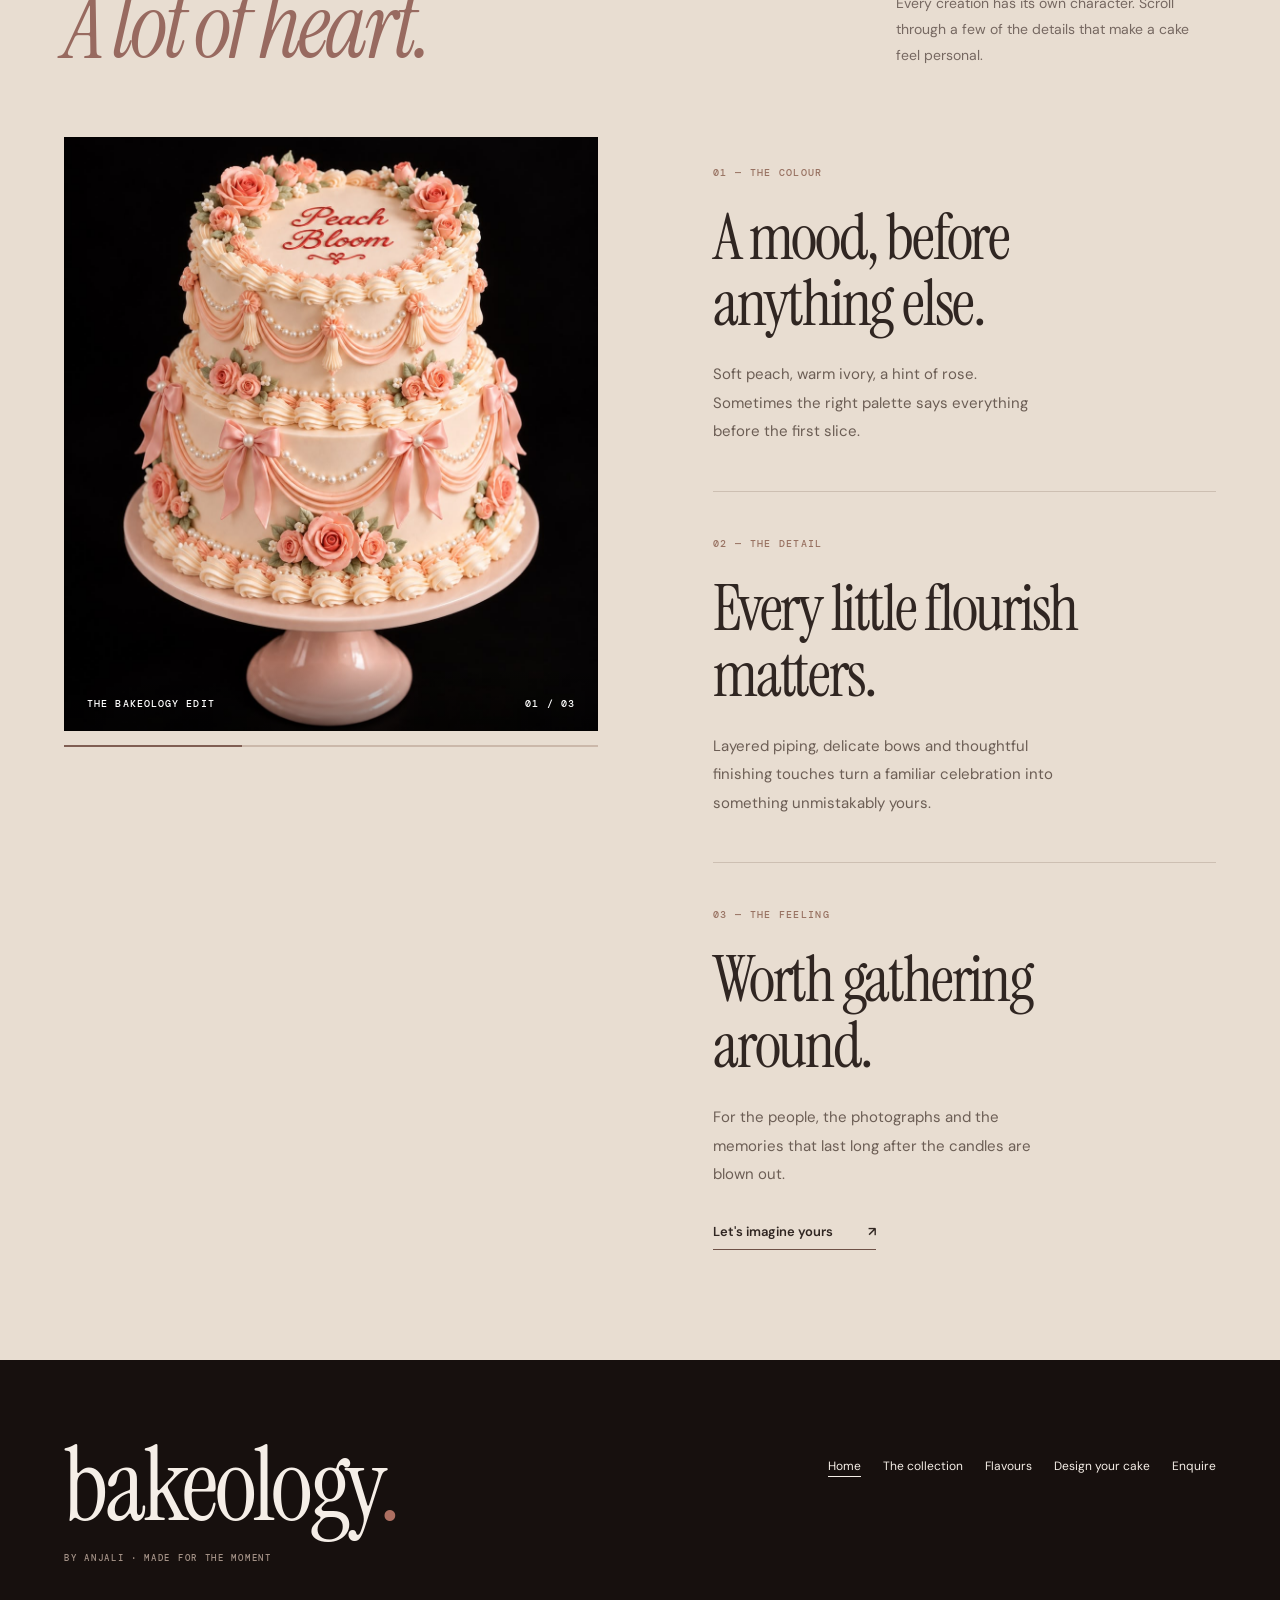
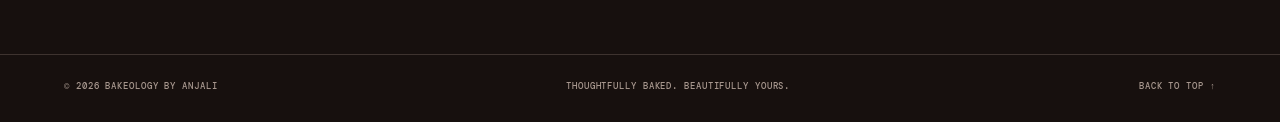
==== commit 164104aa: "Thirteenth Save, Parallax scrolling home page" ====
--- a/index.html
+++ b/index.html
@@ -16,9 +16,11 @@
   <link rel="stylesheet" href="css/site.css">
   <link rel="stylesheet" href="css/home.css">
   <link rel="stylesheet" href="css/layout.css">
+  <link rel="stylesheet" href="css/home-motion.css">
 
   <script type="module" src="js/site.js"></script>
   <script type="module" src="js/home.js"></script>
+  <script type="module" src="js/home-motion.js"></script>
 </head>
 
 <body>
--- a/css/home-motion.css
+++ b/css/home-motion.css
@@ -0,0 +1,51 @@
+/* Homepage hero photography */
+.hero-visual.has-parallax {
+  position: relative;
+  overflow: hidden;
+  isolation: isolate;
+}
+
+/* Preserve the original image's layout and accessible description. */
+.hero-visual.has-parallax > img {
+  opacity: 0;
+}
+
+.hero-parallax-layer {
+  position: absolute;
+  inset: -18% 0;
+  z-index: 0;
+  pointer-events: none;
+  transform-origin: center;
+  will-change: transform;
+}
+
+.hero-parallax-layer > img {
+  display: block;
+  width: 100%;
+  height: 100%;
+  max-width: none;
+  object-fit: cover;
+  object-position: center 45%;
+  transform: none;
+}
+
+/* Keep the photograph caption above the moving image. */
+.hero-visual.has-parallax .hero-visual-caption {
+  z-index: 2;
+}
+
+@media (max-width: 760px) {
+  .hero-parallax-layer > img {
+    object-position: center 40%;
+  }
+}
+
+@media (prefers-reduced-motion: reduce) {
+  .hero-visual.has-parallax > img {
+    opacity: 1;
+  }
+
+  .hero-parallax-layer {
+    display: none;
+  }
+}
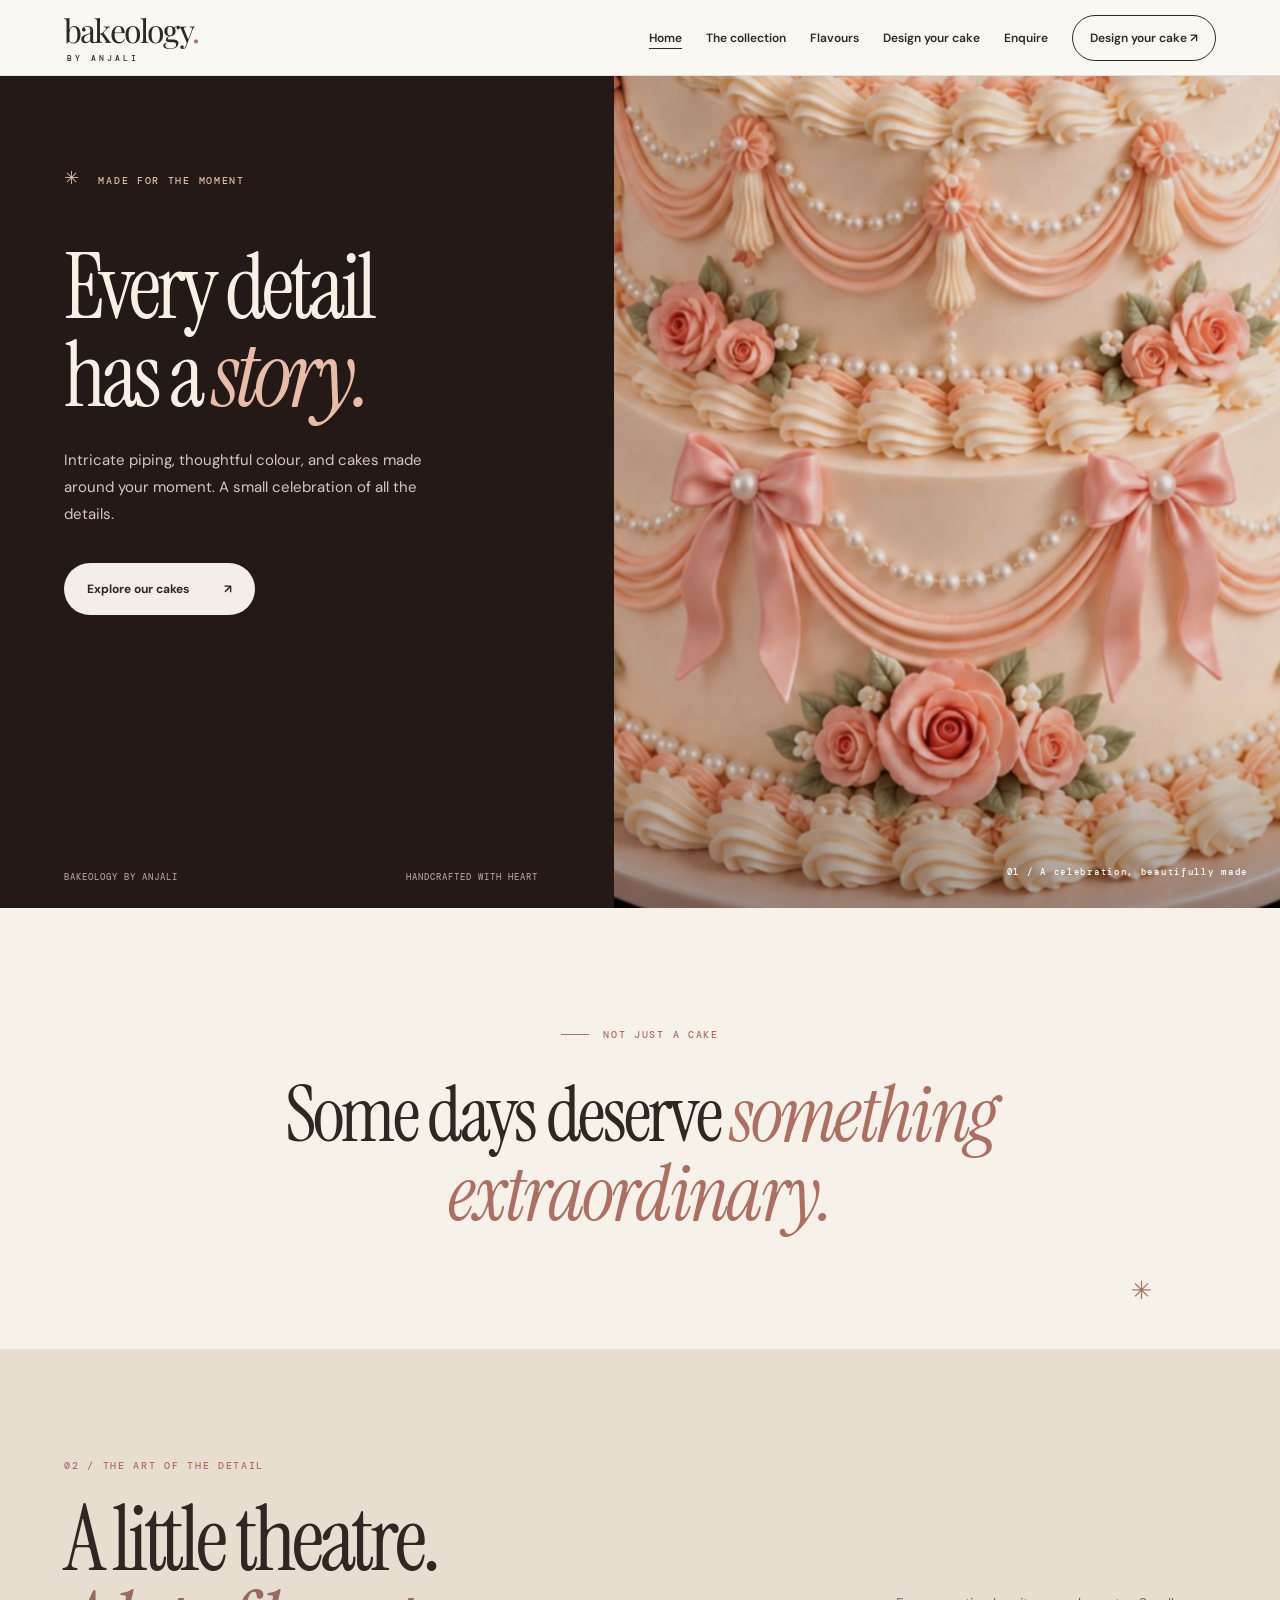
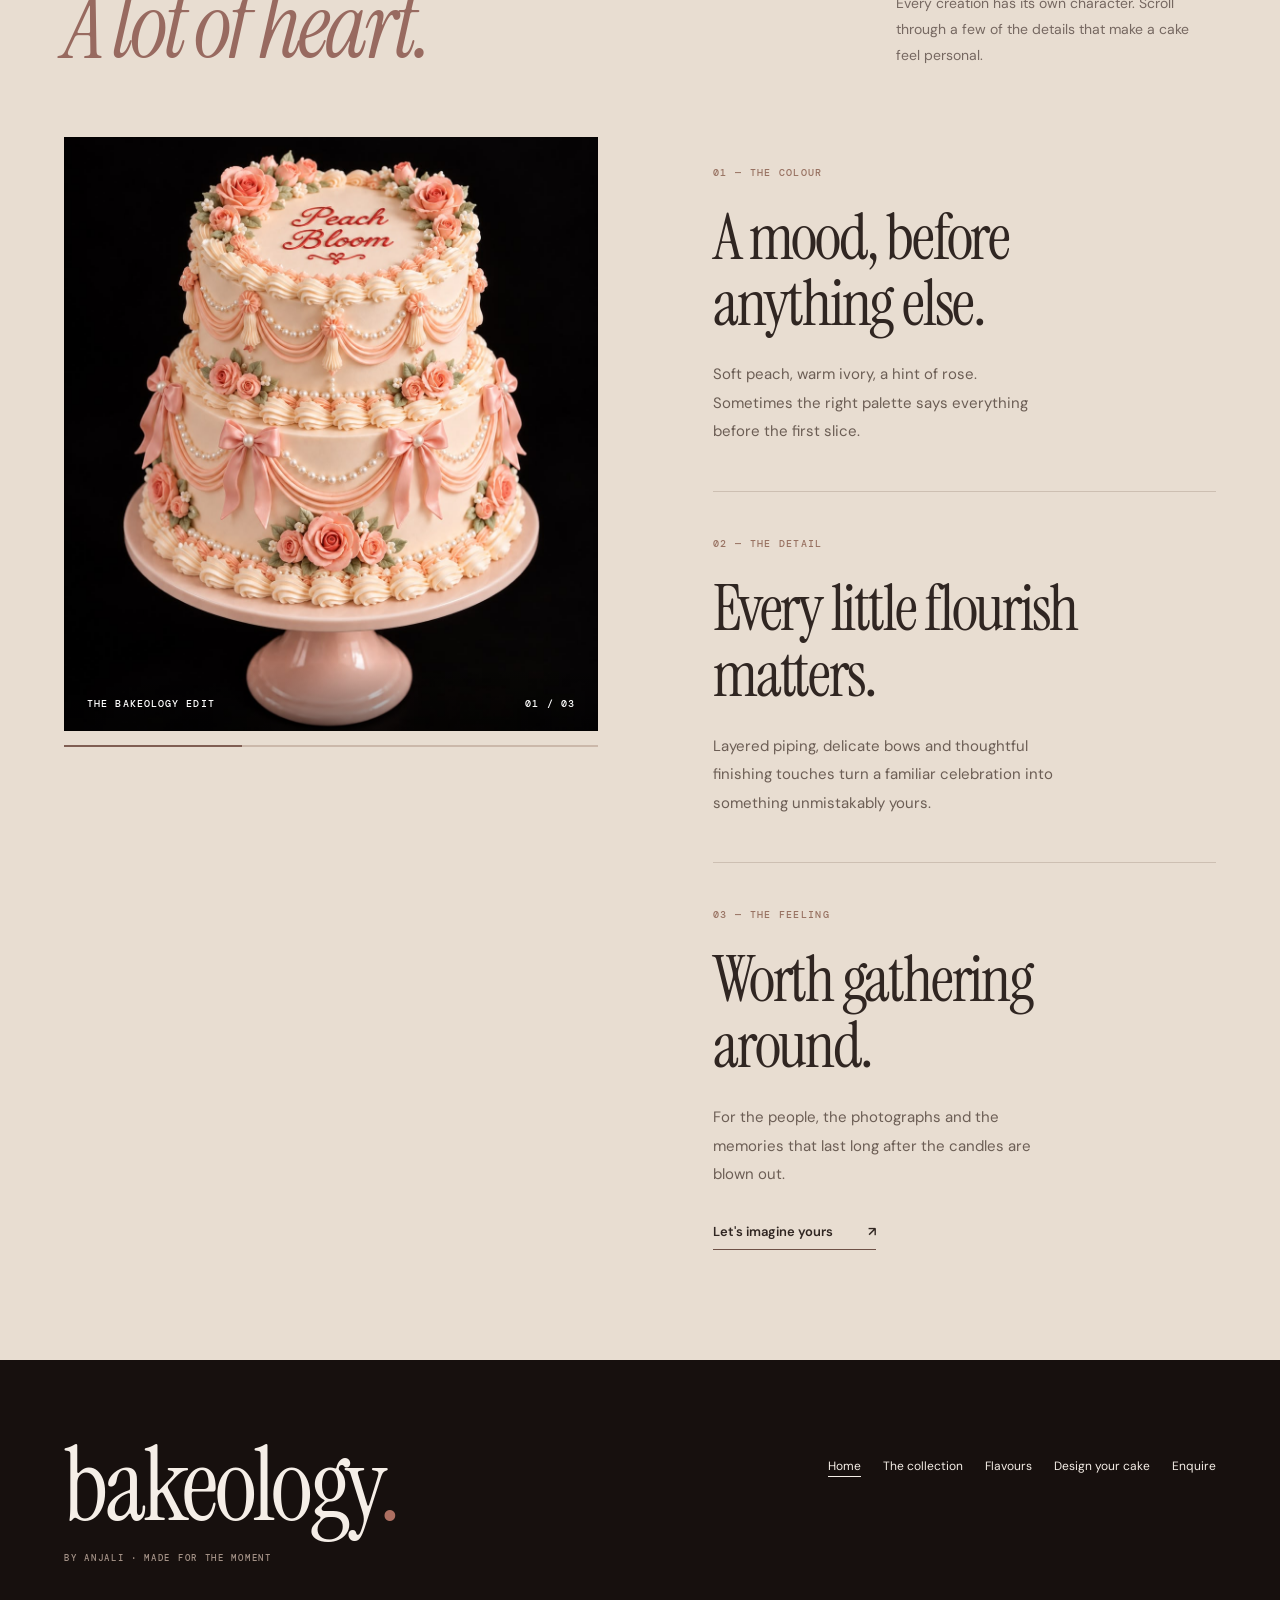
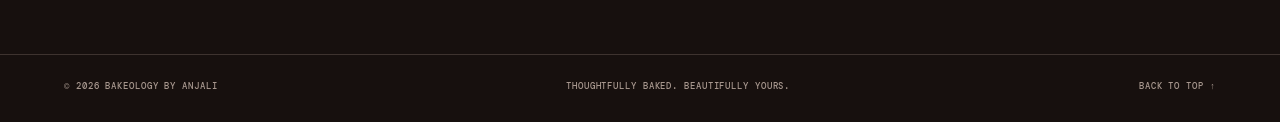
==== commit c4987240: "Fifteenth Save, Adding motion scrolling, fixing parallax scrolling" ====
--- a/index.html
+++ b/index.html
@@ -21,6 +21,8 @@
   <script type="module" src="js/site.js"></script>
   <script type="module" src="js/home.js"></script>
   <script type="module" src="js/home-motion.js"></script>
+  <script src="cake-scroll.js" defer></script>
+  
 </head>
 
 <body>
--- a/css/home-motion.css
+++ b/css/home-motion.css
@@ -1,18 +1,21 @@
-/* Homepage hero photography */
+.hero {
+  overflow: clip;
+}
+
 .hero-visual.has-parallax {
   position: relative;
   overflow: hidden;
   isolation: isolate;
 }
 
-/* Preserve the original image's layout and accessible description. */
 .hero-visual.has-parallax > img {
   opacity: 0;
 }
 
+/* Extra image coverage allows much larger movement. */
 .hero-parallax-layer {
   position: absolute;
-  inset: -18% 0;
+  inset: -35% -10%;
   z-index: 0;
   pointer-events: none;
   transform-origin: center;
@@ -29,12 +32,24 @@
   transform: none;
 }
 
-/* Keep the photograph caption above the moving image. */
 .hero-visual.has-parallax .hero-visual-caption {
   z-index: 2;
 }
 
+/* Individual text elements move at different speeds. */
+.hero.has-scroll-motion .hero-copy > * {
+  translate: 0 var(--hero-copy-offset, 0px);
+}
+
+.hero.has-scroll-motion .hero-copy > h1 {
+  translate: 0 var(--hero-title-offset, 0px);
+}
+
 @media (max-width: 760px) {
+  .hero-parallax-layer {
+    inset: -30% -8%;
+  }
+
   .hero-parallax-layer > img {
     object-position: center 40%;
   }
@@ -48,4 +63,8 @@
   .hero-parallax-layer {
     display: none;
   }
+
+  .hero.has-scroll-motion .hero-copy > * {
+    translate: none;
+  }
 }
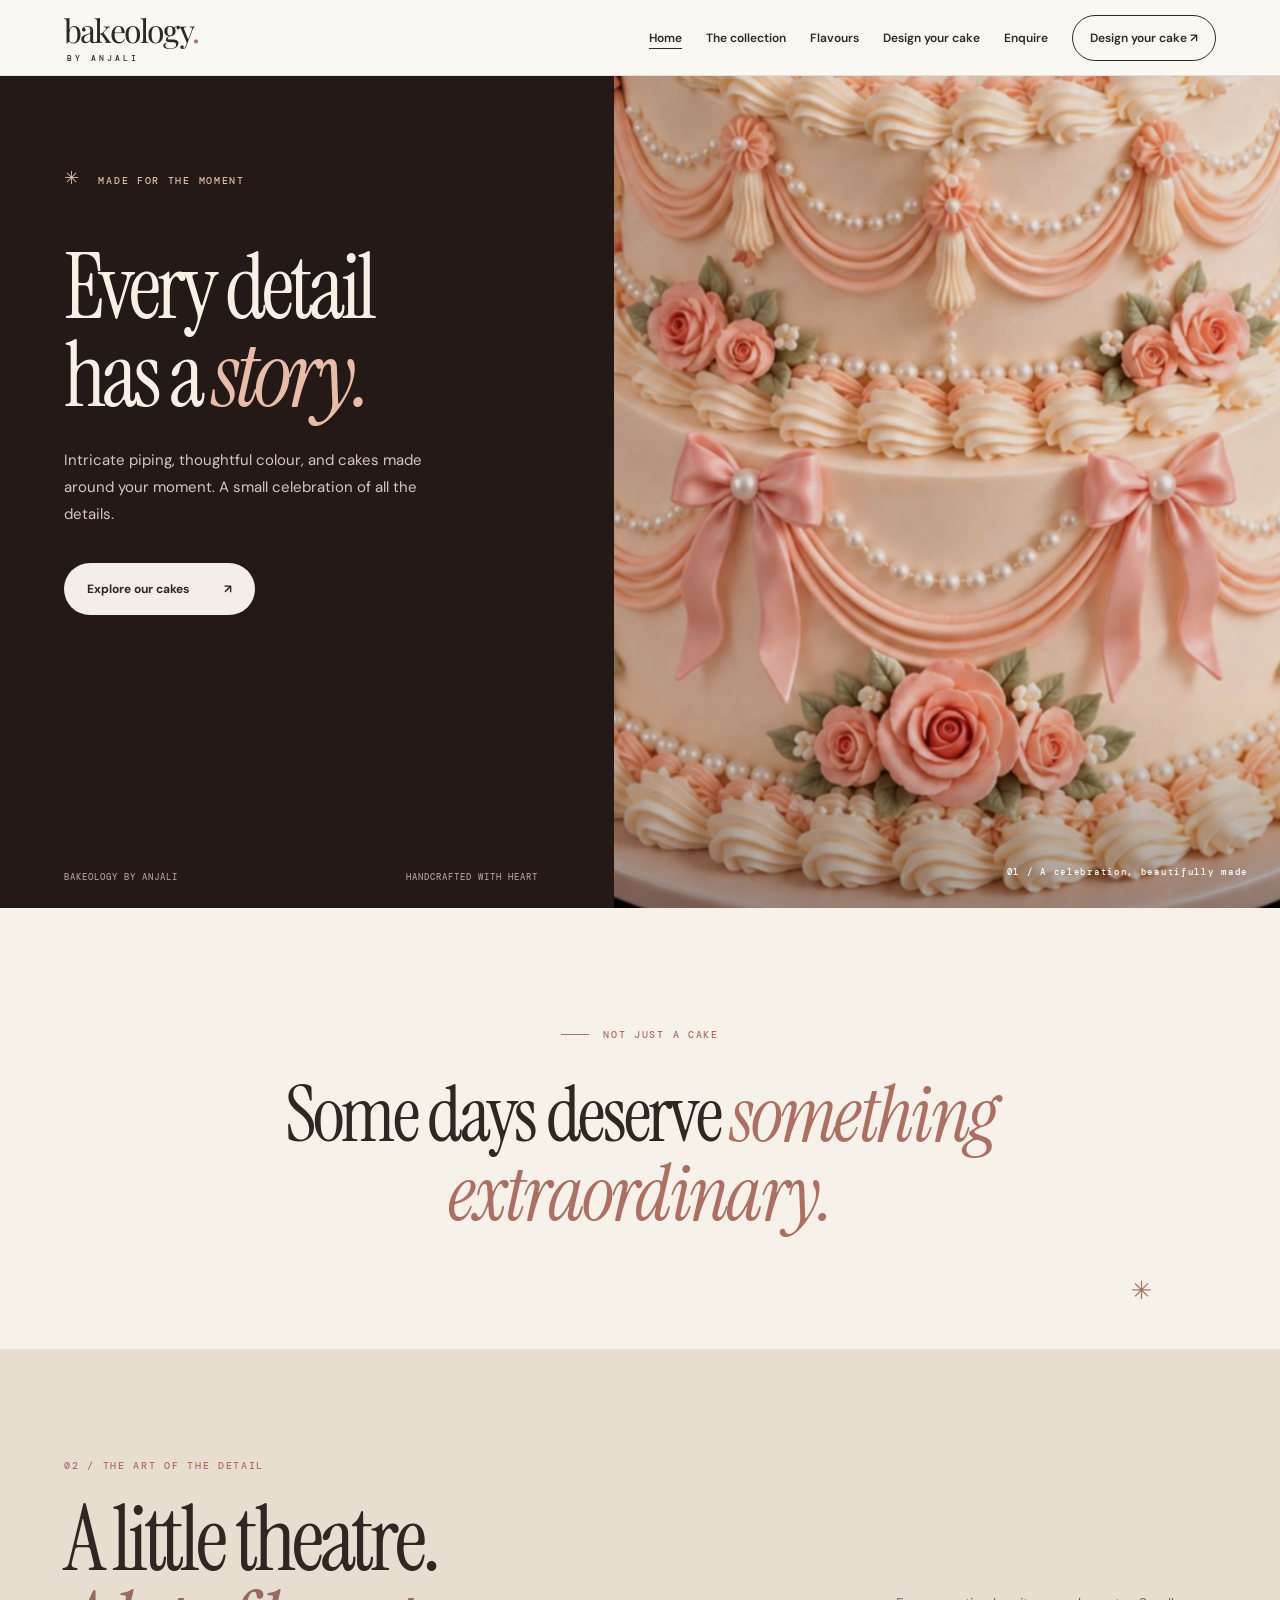
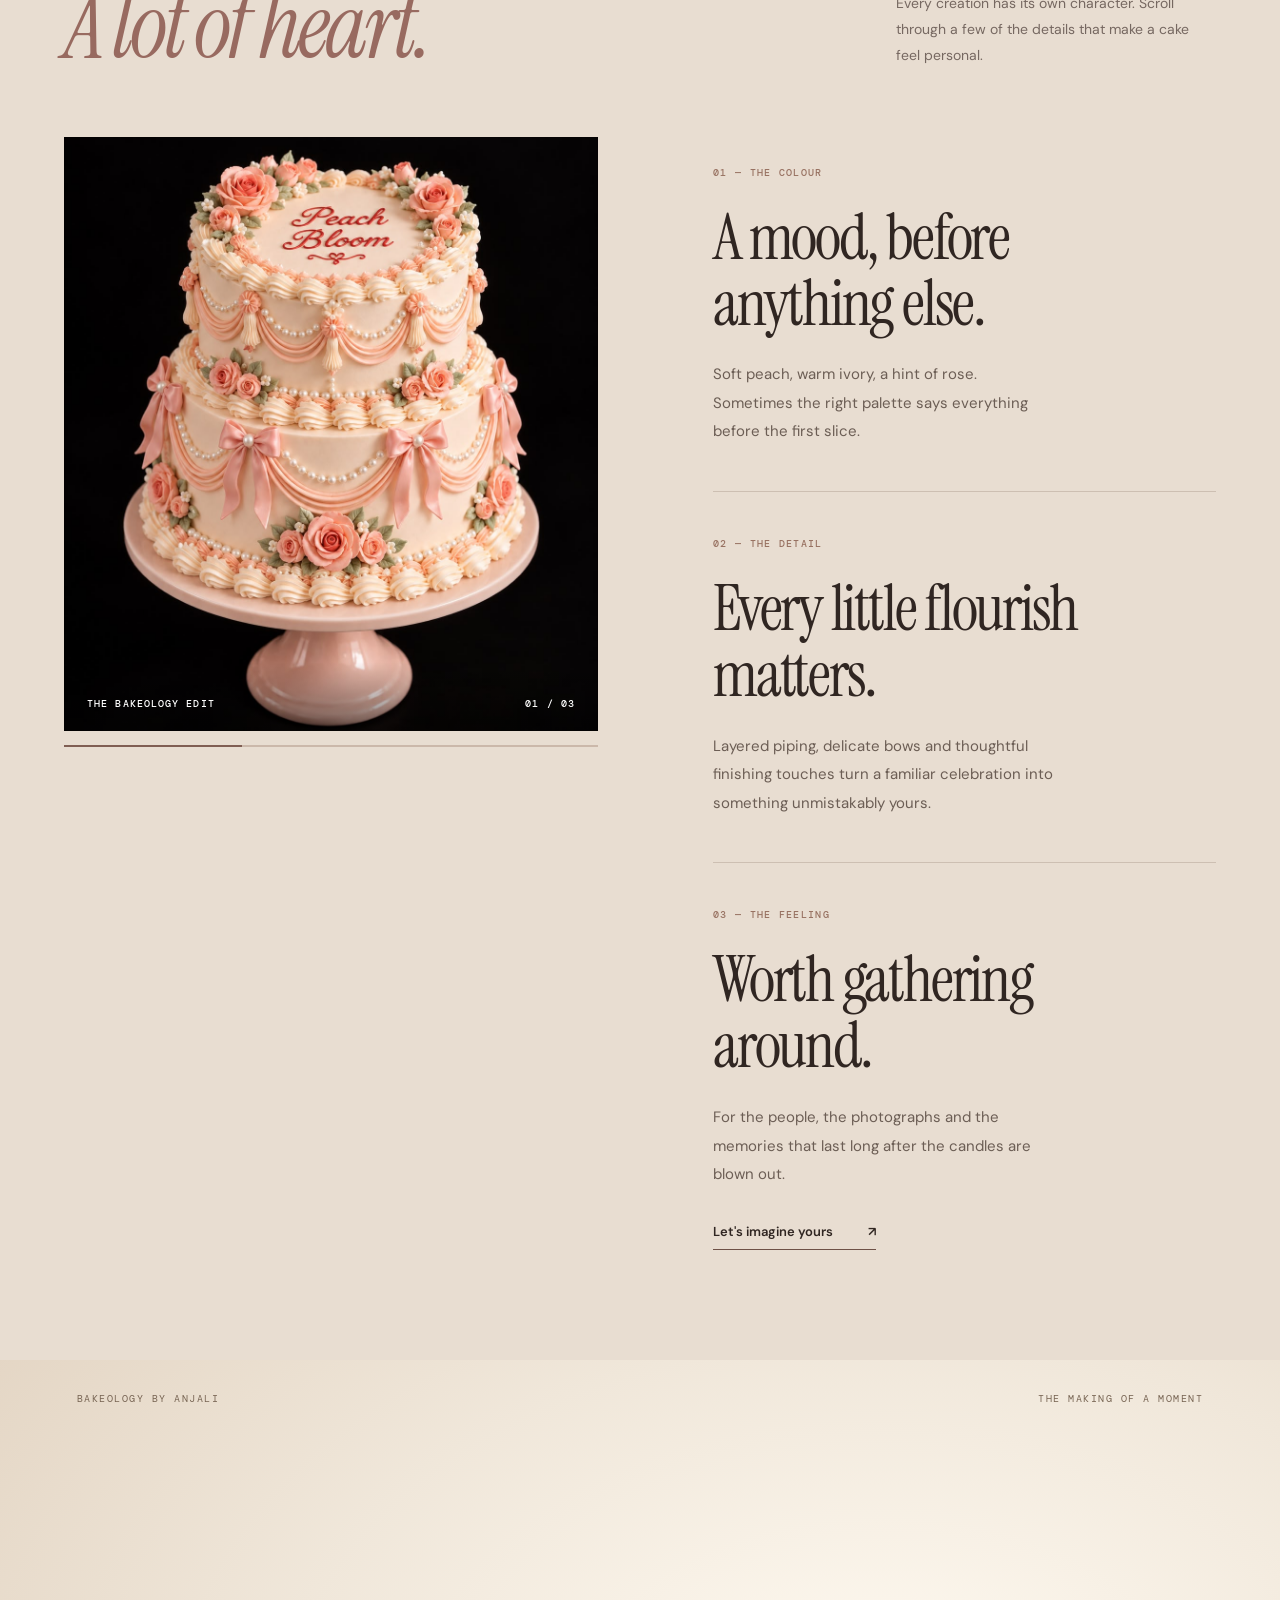
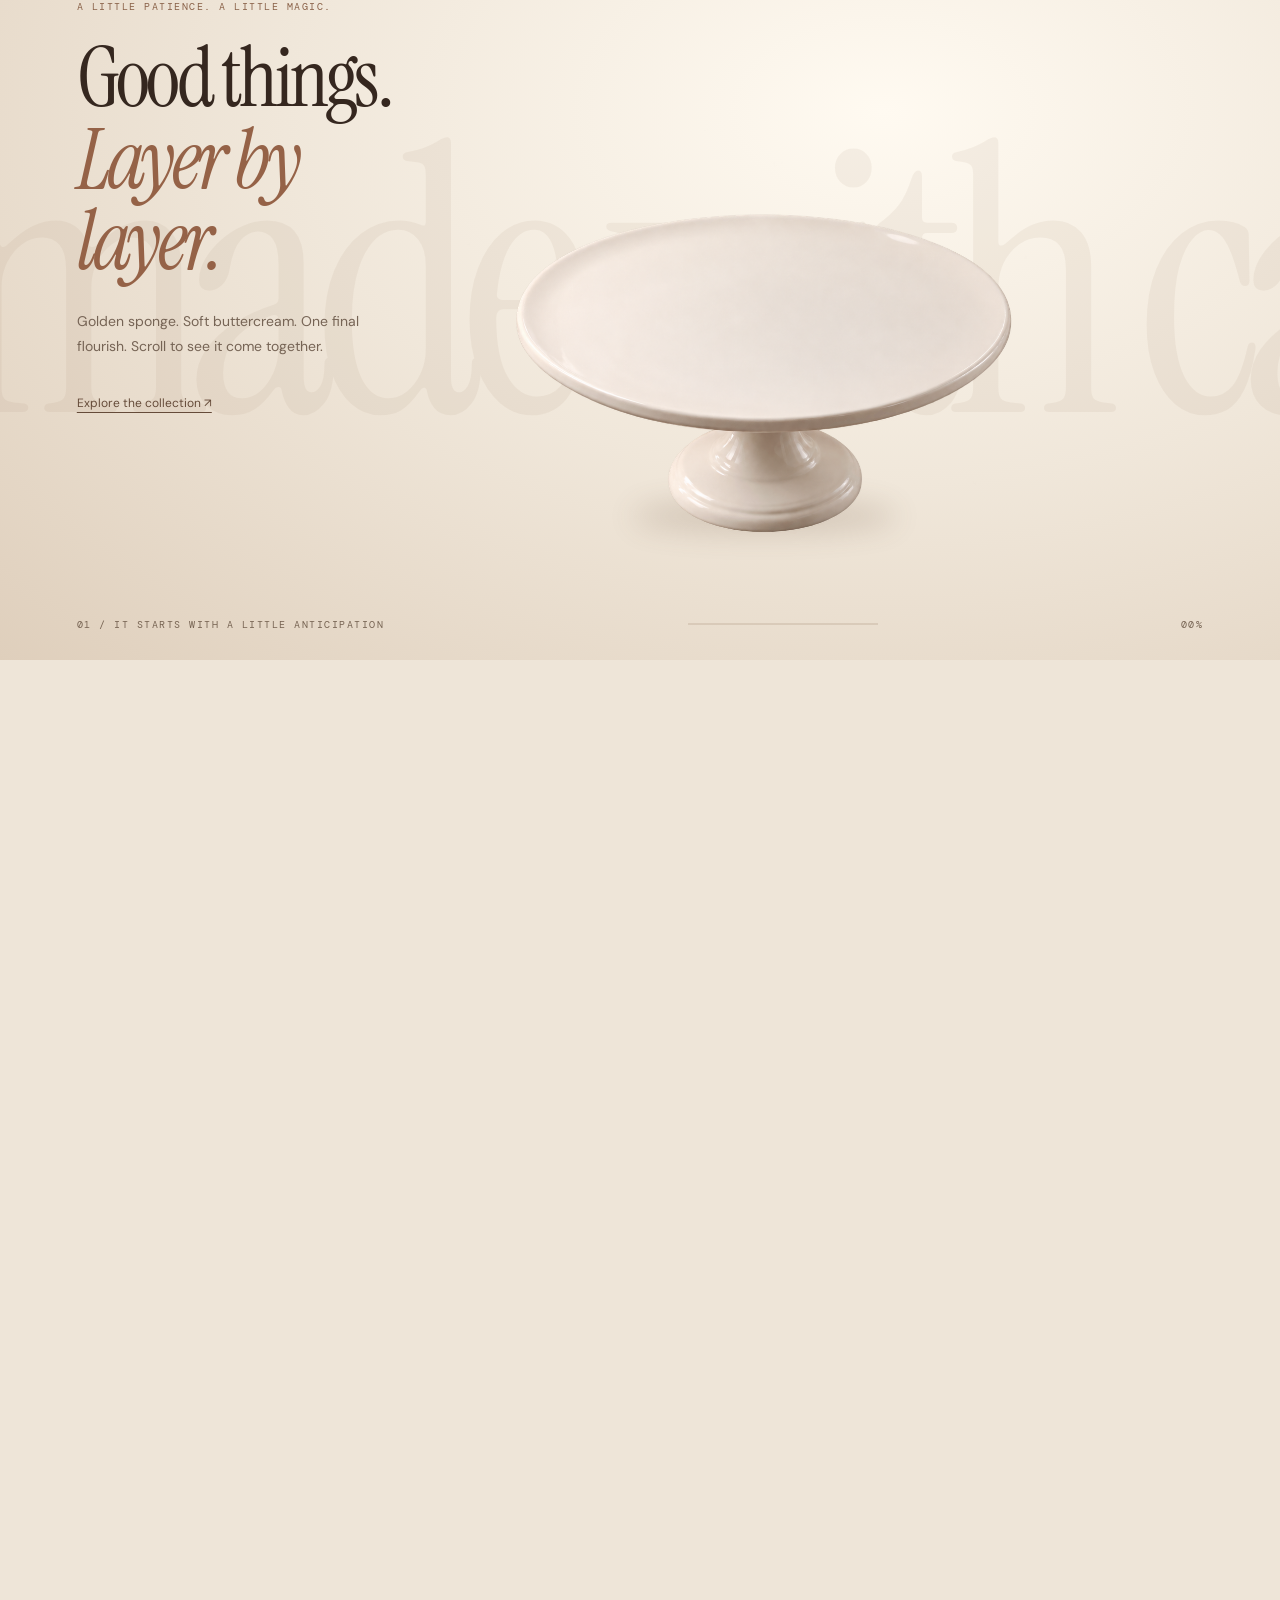
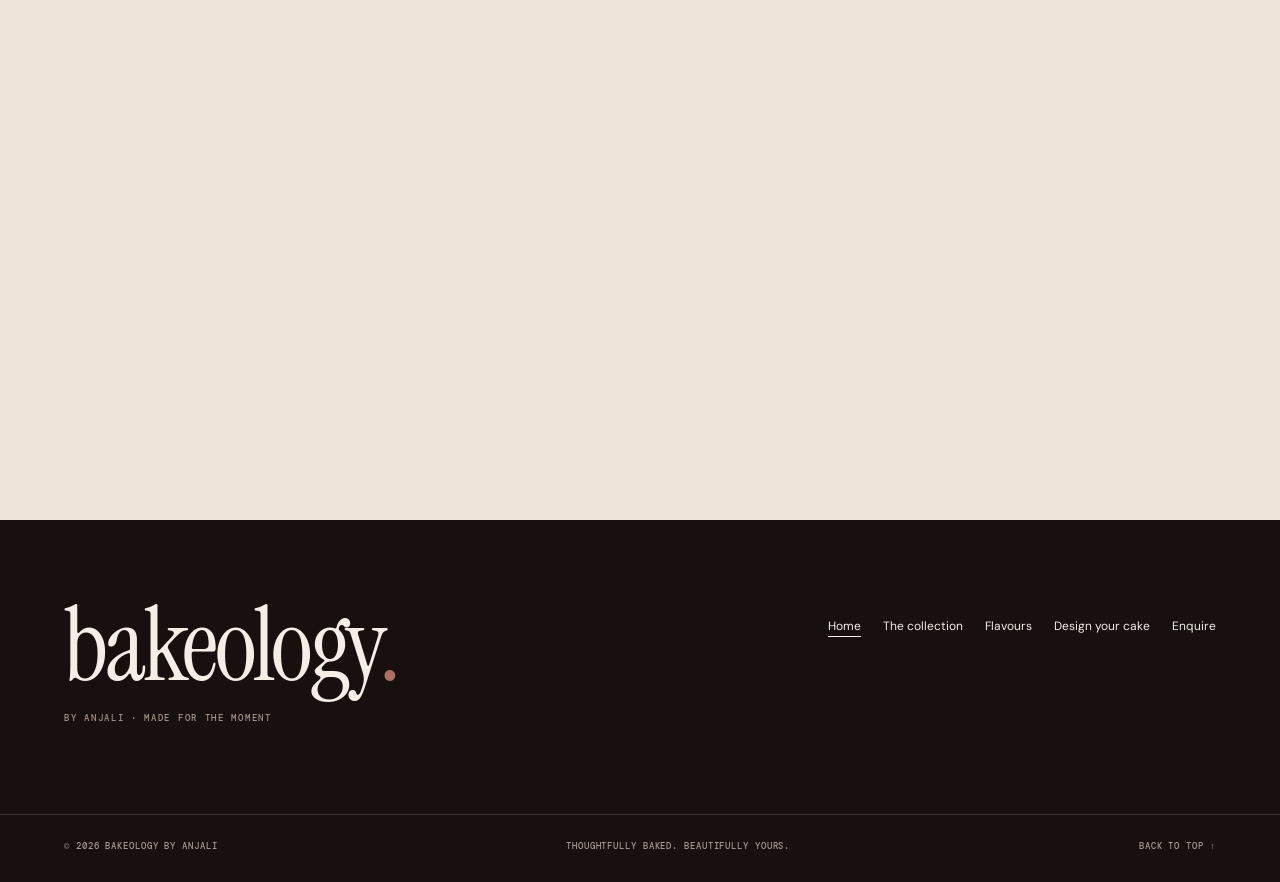
==== commit 4a9ec115: "Eighteenth Save, Bug Correction 7, Cake Visual Parallax Scrolliing fix 1" ====
--- a/index.html
+++ b/index.html
@@ -21,8 +21,8 @@
   <script type="module" src="js/site.js"></script>
   <script type="module" src="js/home.js"></script>
   <script type="module" src="js/home-motion.js"></script>
-  <script src="cake-scroll.js" defer></script>
-  
+  <script src="js/cake-scroll.js" defer></script>
+
 </head>
 
 <body>
@@ -173,7 +173,10 @@
         </div>
       </div>
     </section>
-
+    <section
+      id="cake-scroll-story"
+      aria-label="A cake, made layer by layer"
+    ></section>
   </main>
 
   <footer class="footer">
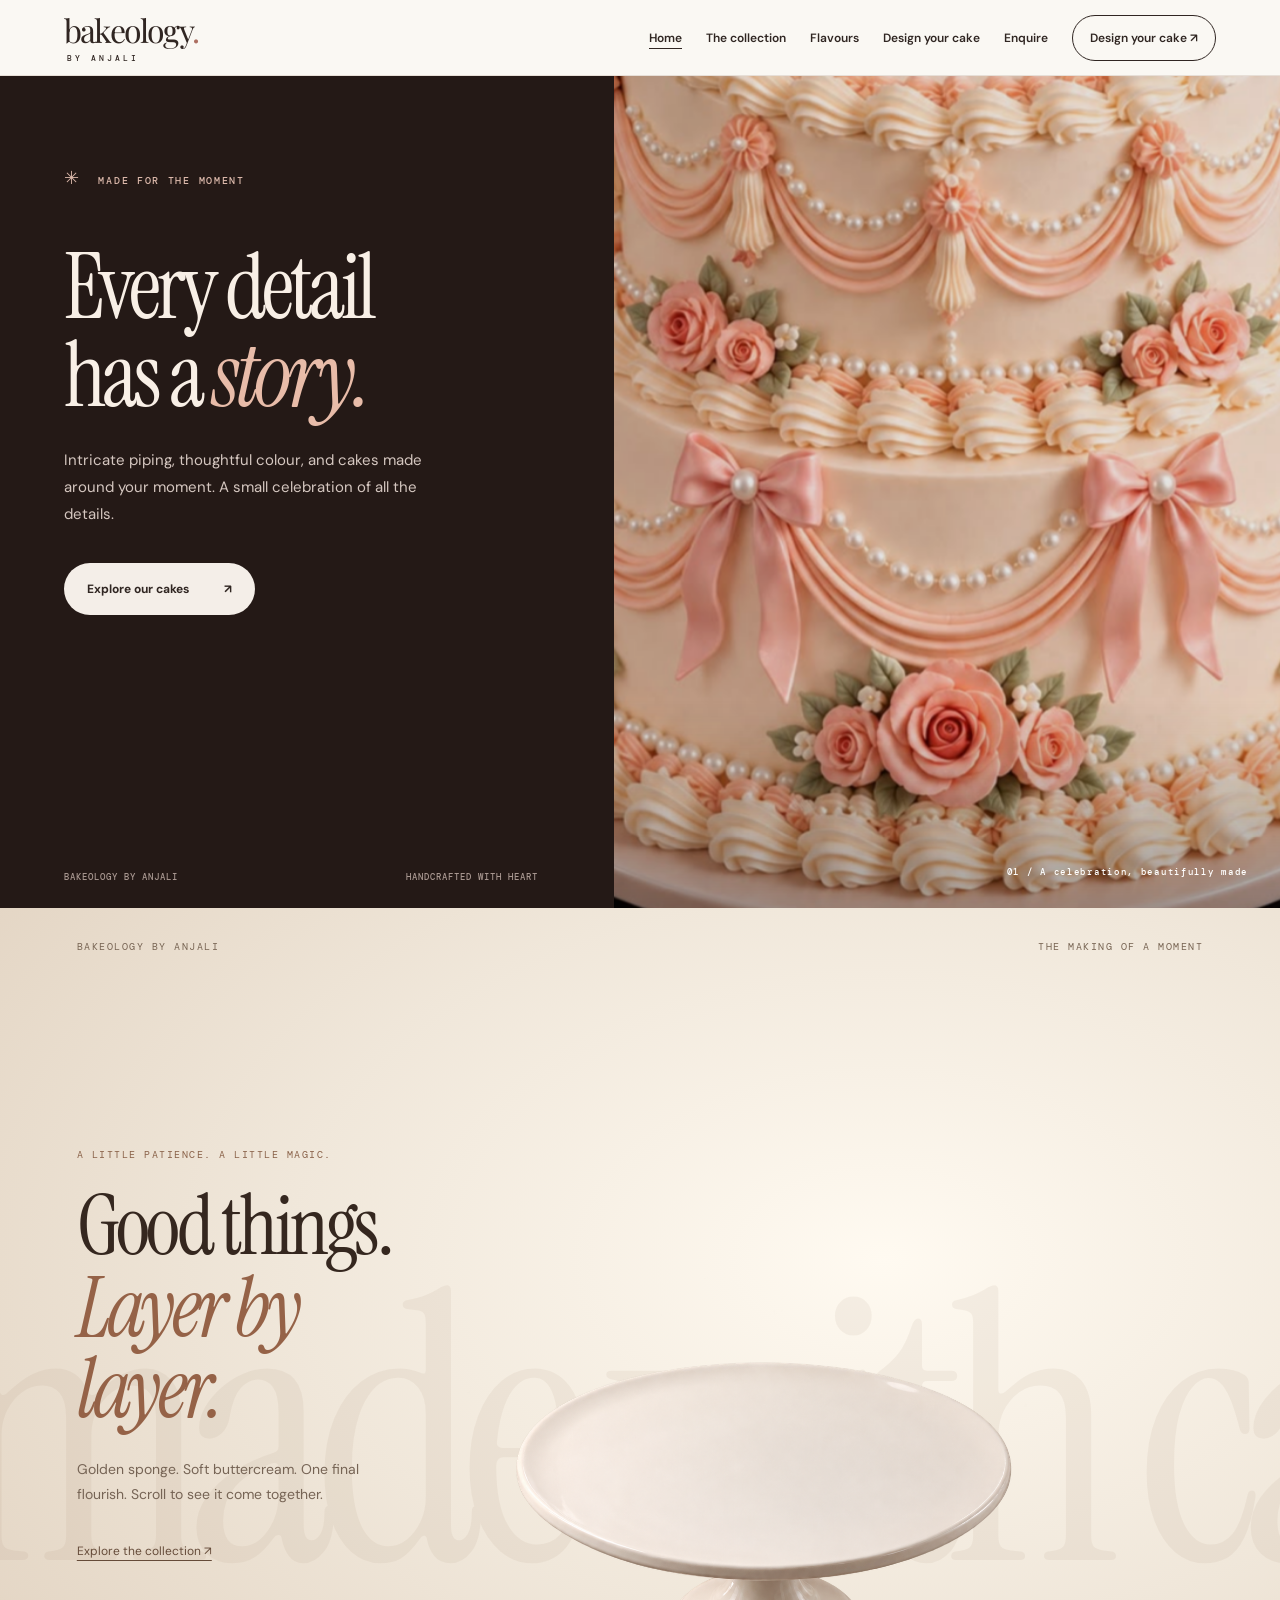
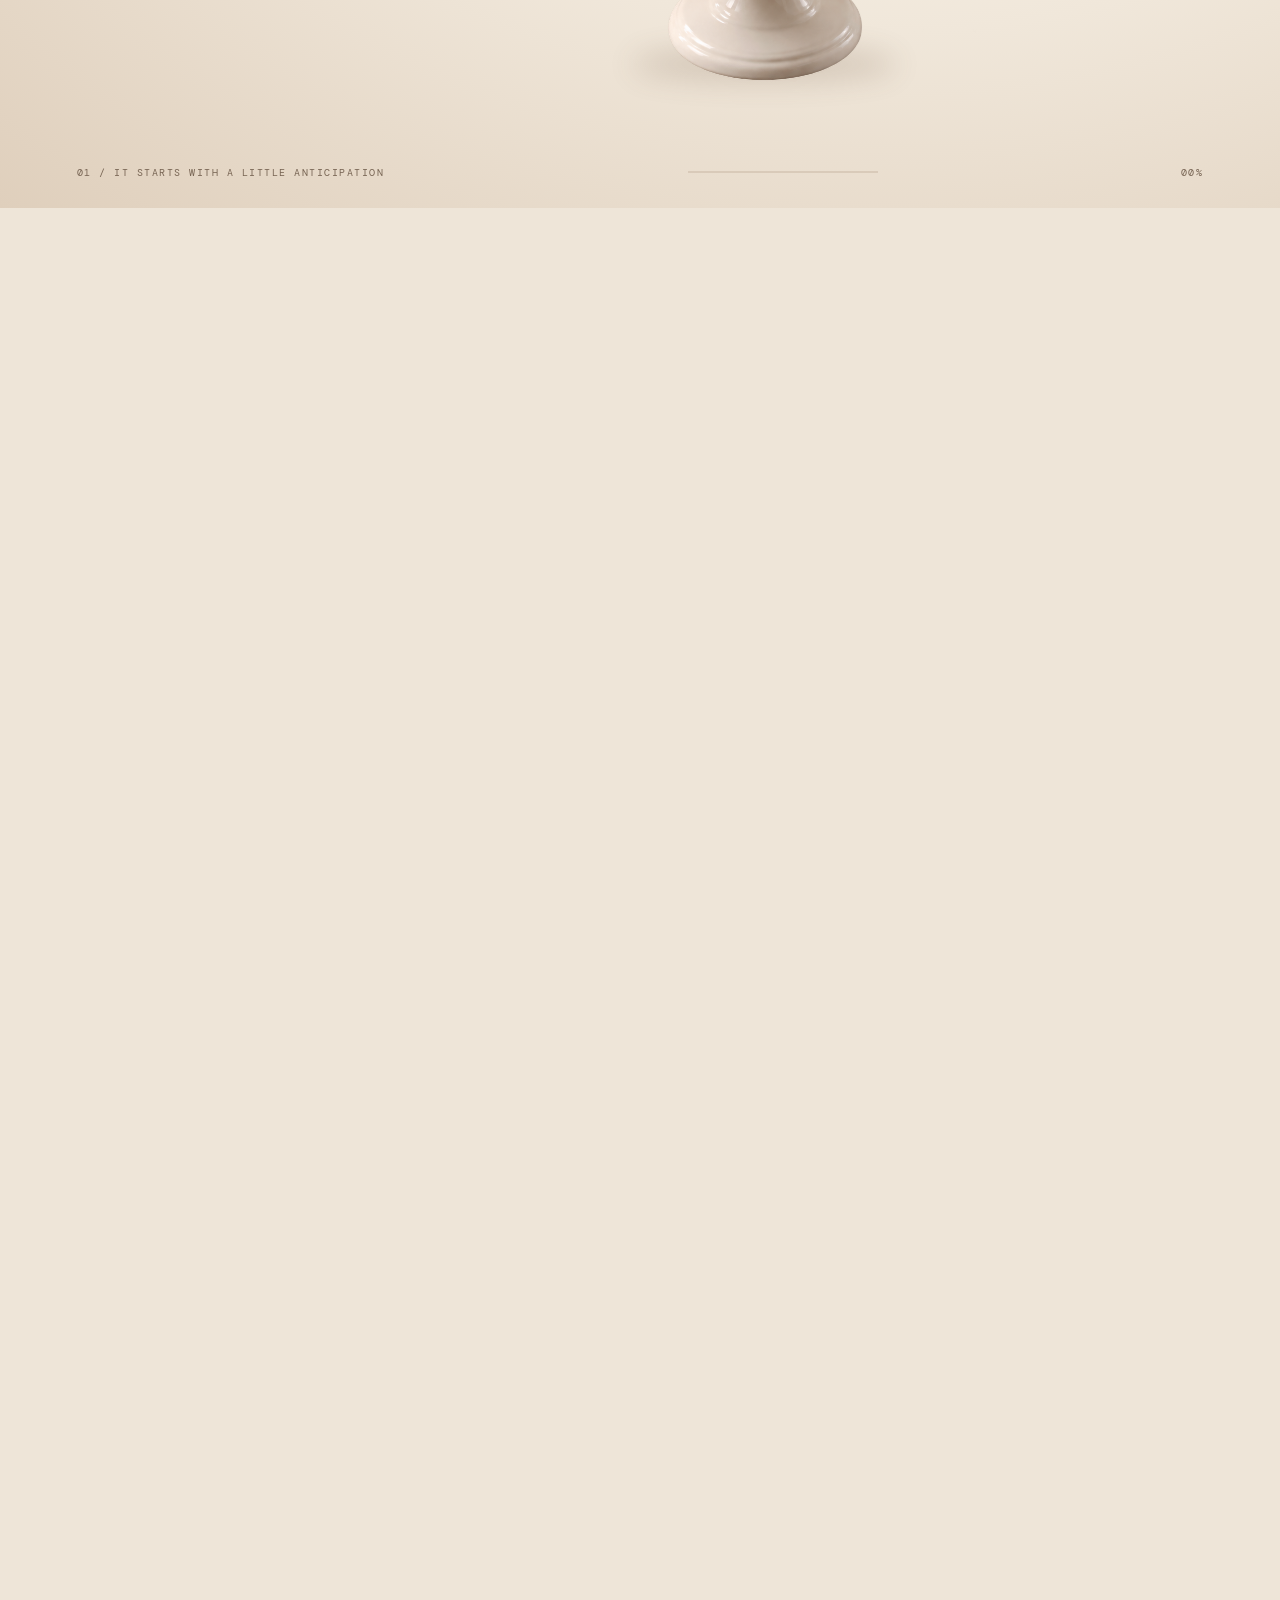
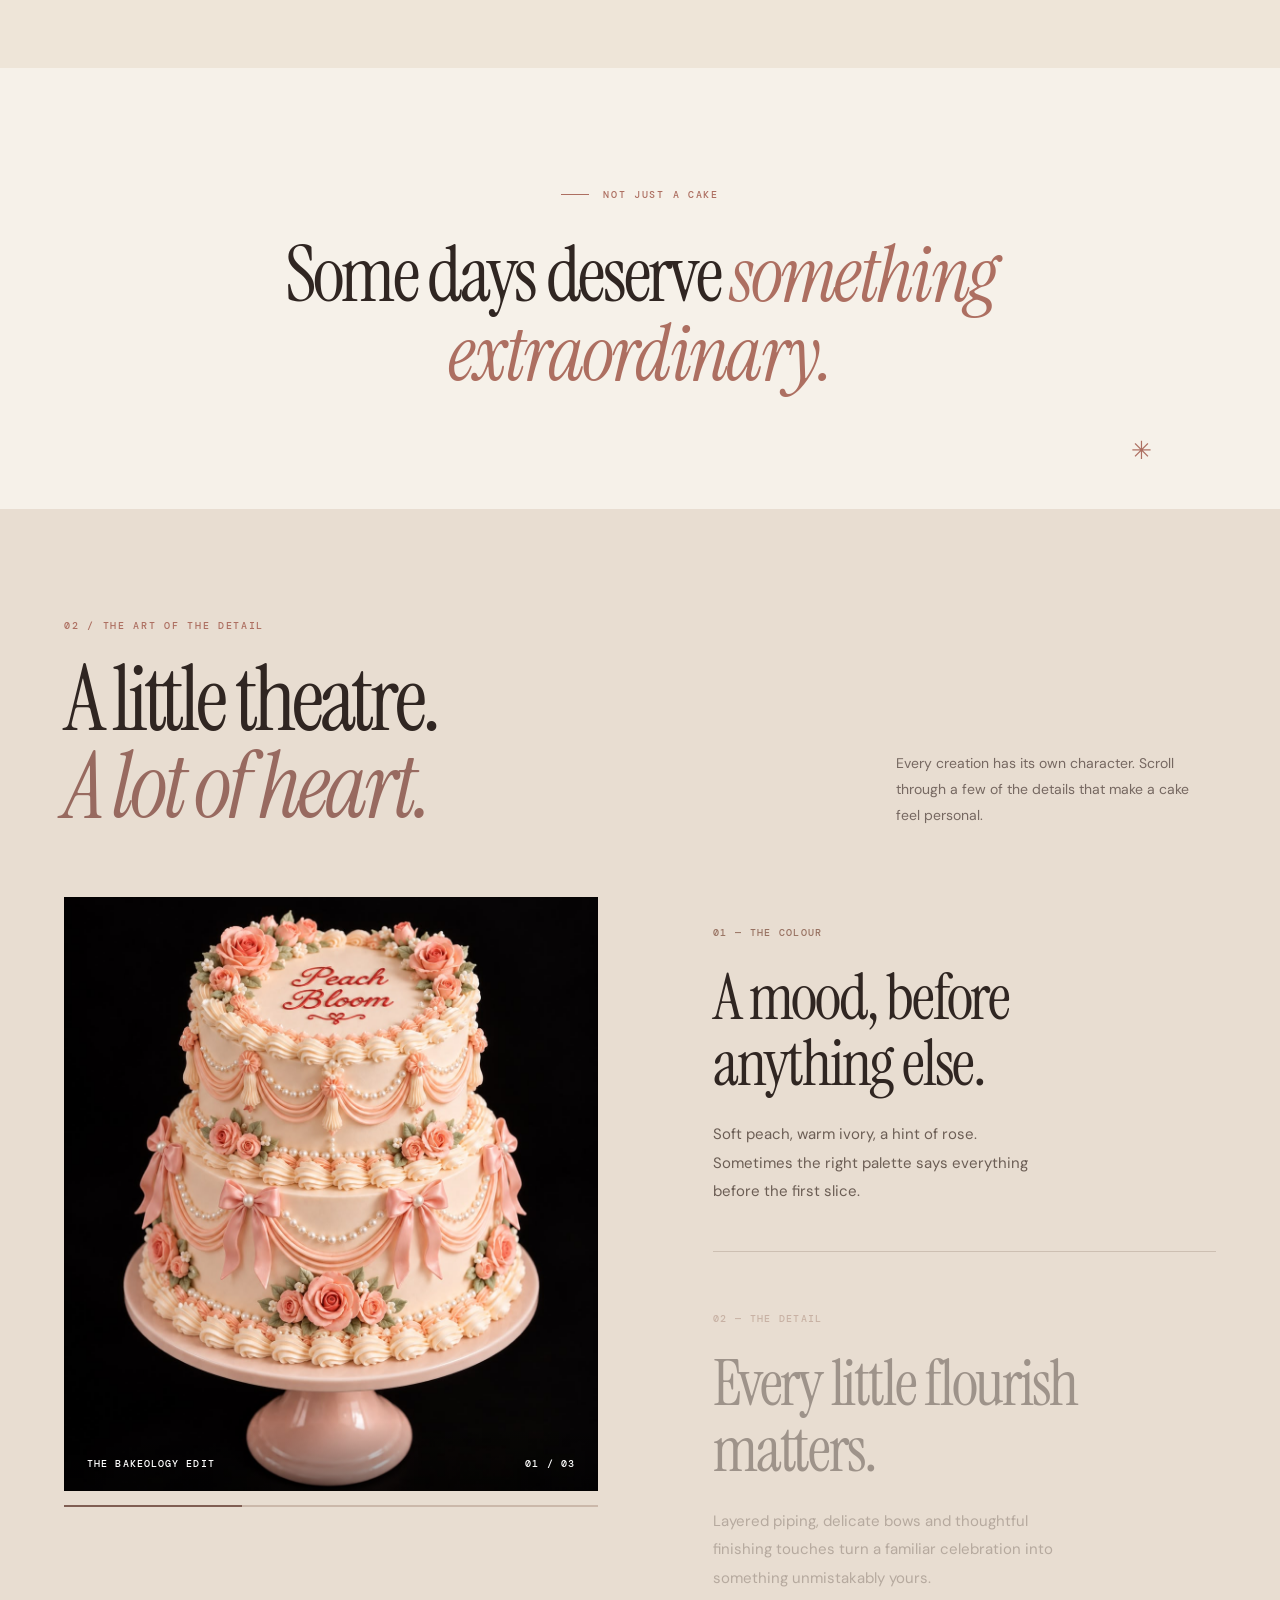
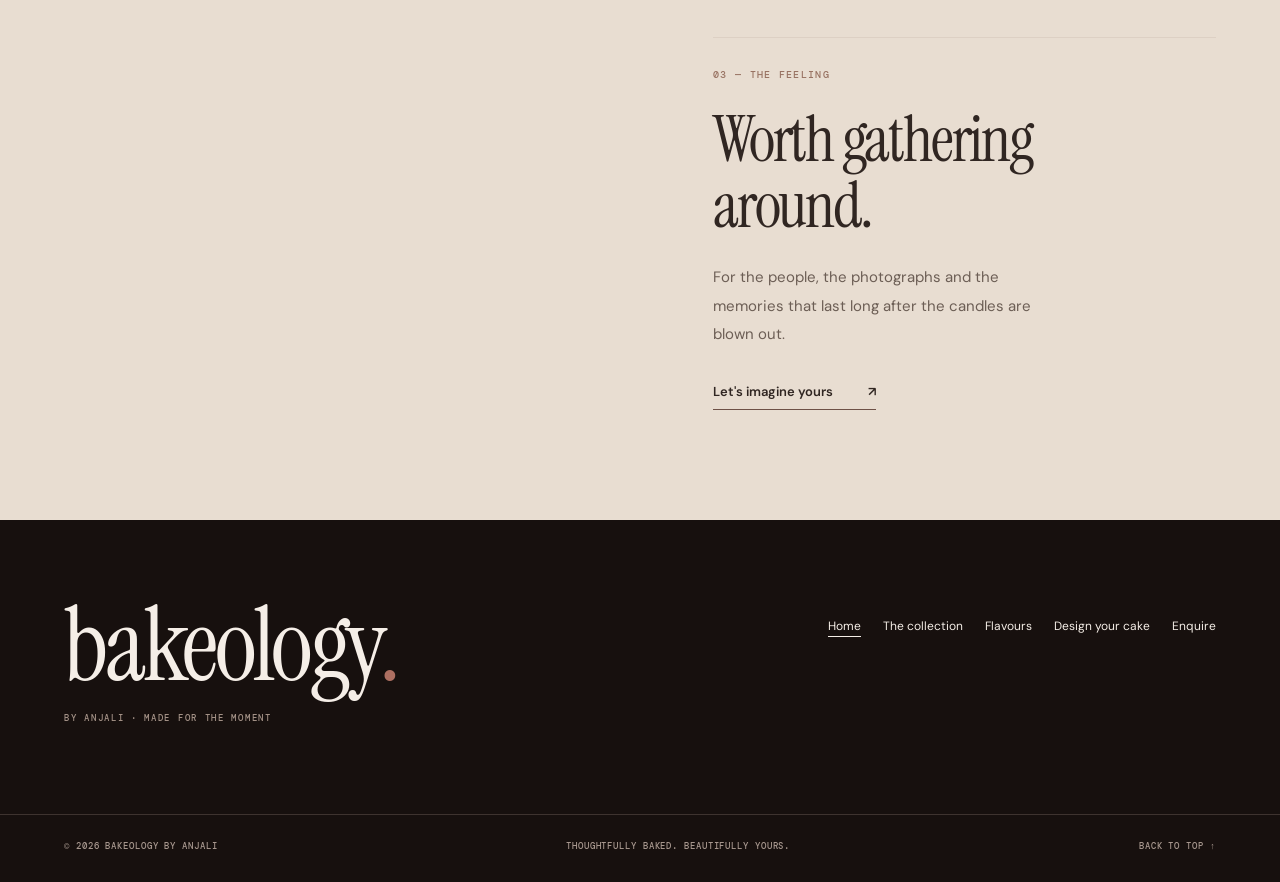
==== commit eb80549c: "Nineteenth Save, Bug Correction 8, Cake Visual Parallax Scrolliing fix 2" ====
--- a/index.html
+++ b/index.html
@@ -21,7 +21,7 @@
   <script type="module" src="js/site.js"></script>
   <script type="module" src="js/home.js"></script>
   <script type="module" src="js/home-motion.js"></script>
-  <script src="js/cake-scroll.js" defer></script>
+  <script type="module" src="js/cake-scroll.js"></script>
 
 </head>
 
@@ -87,6 +87,10 @@
       </div>
       <div class="hero-visual"><img src="assets/peach-bloom.jpg" alt="Two-tier peach and ivory cake with intricate piped roses, bows and pearls" fetchpriority="high"/><div class="hero-visual-caption">01 / A celebration, beautifully made</div></div>
     </section>
+    <section
+      id="cake-scroll-story"
+      aria-label="A cake, made layer by layer"
+    ></section>
 <section class="statement wrap reveal" aria-label="Introduction"><div class="eyebrow"><span class="line"></span> NOT JUST A CAKE</div><p>Some days deserve <em>something extraordinary.</em></p><span class="statement-mark">✳</span></section>
 <section class="atelier" id="atelier" aria-labelledby="atelier-title">
       <div class="wrap atelier-heading reveal">
@@ -173,10 +177,6 @@
         </div>
       </div>
     </section>
-    <section
-      id="cake-scroll-story"
-      aria-label="A cake, made layer by layer"
-    ></section>
   </main>
 
   <footer class="footer">
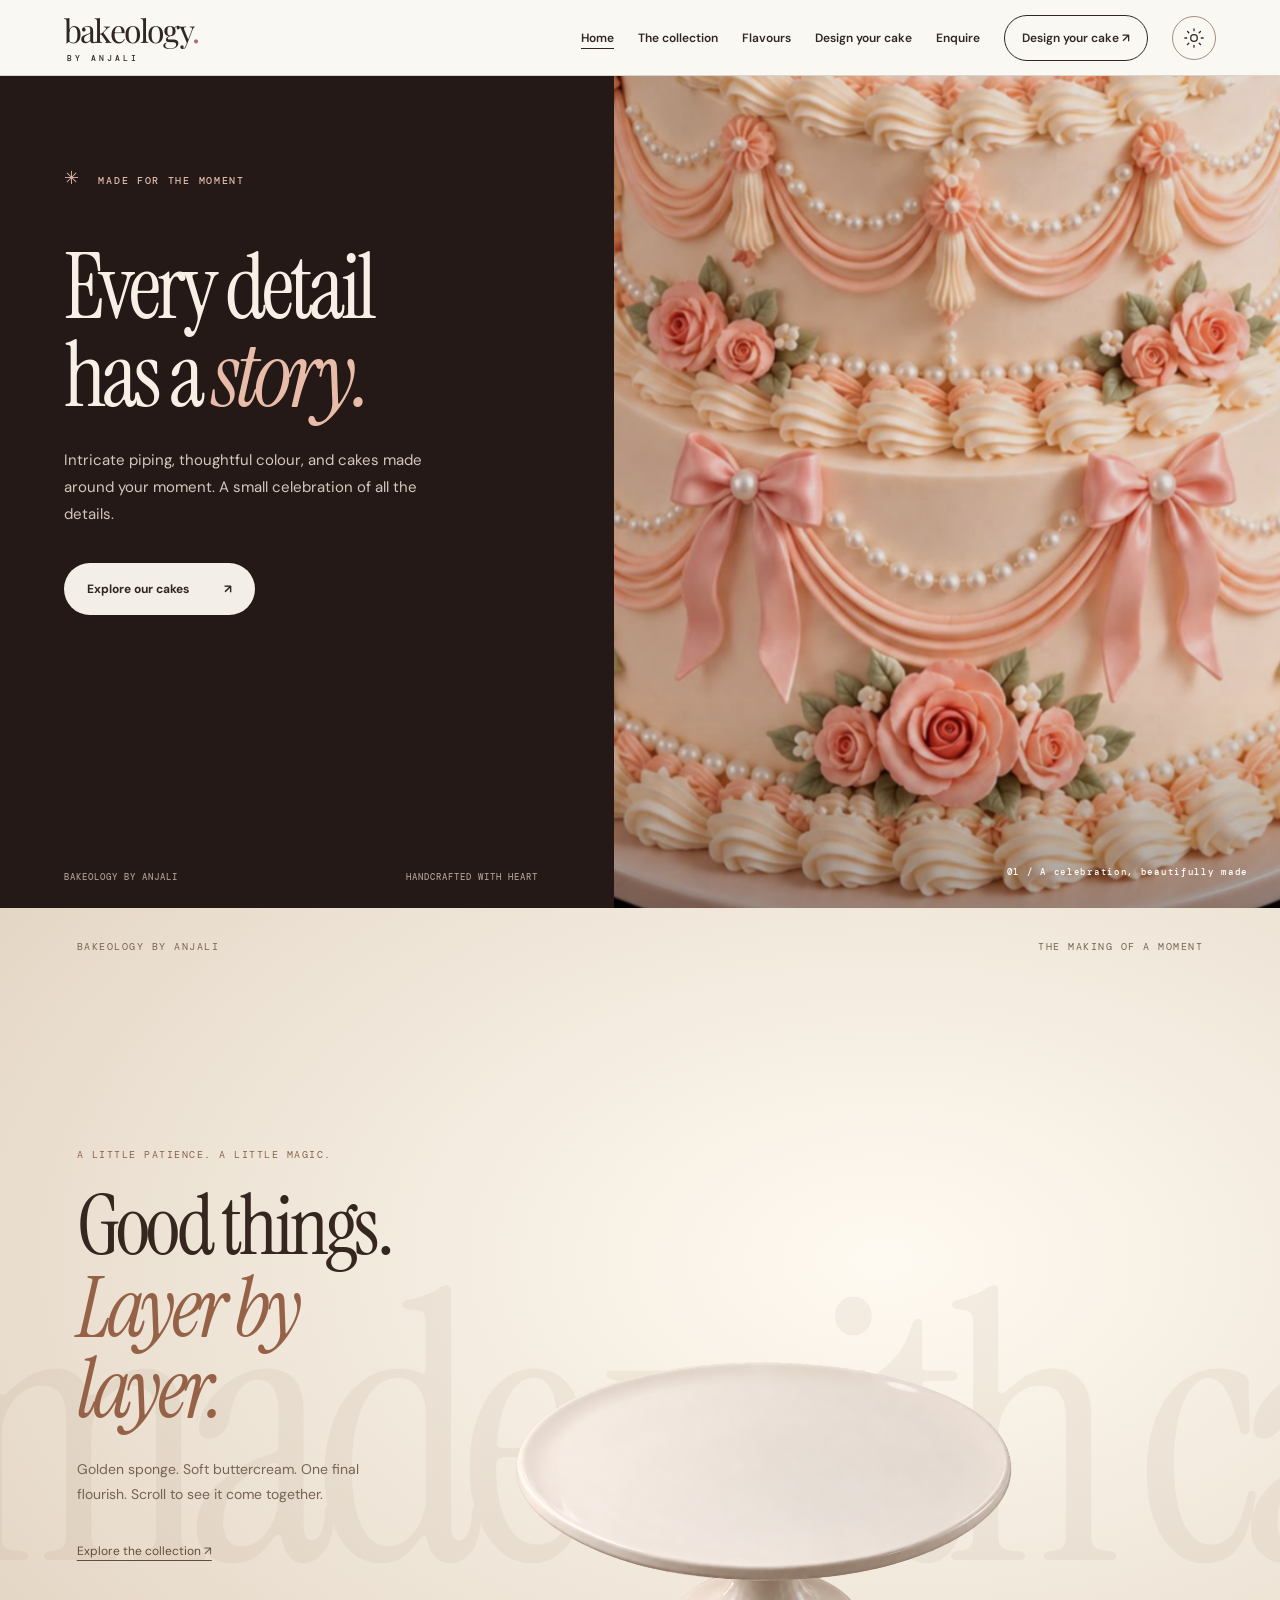
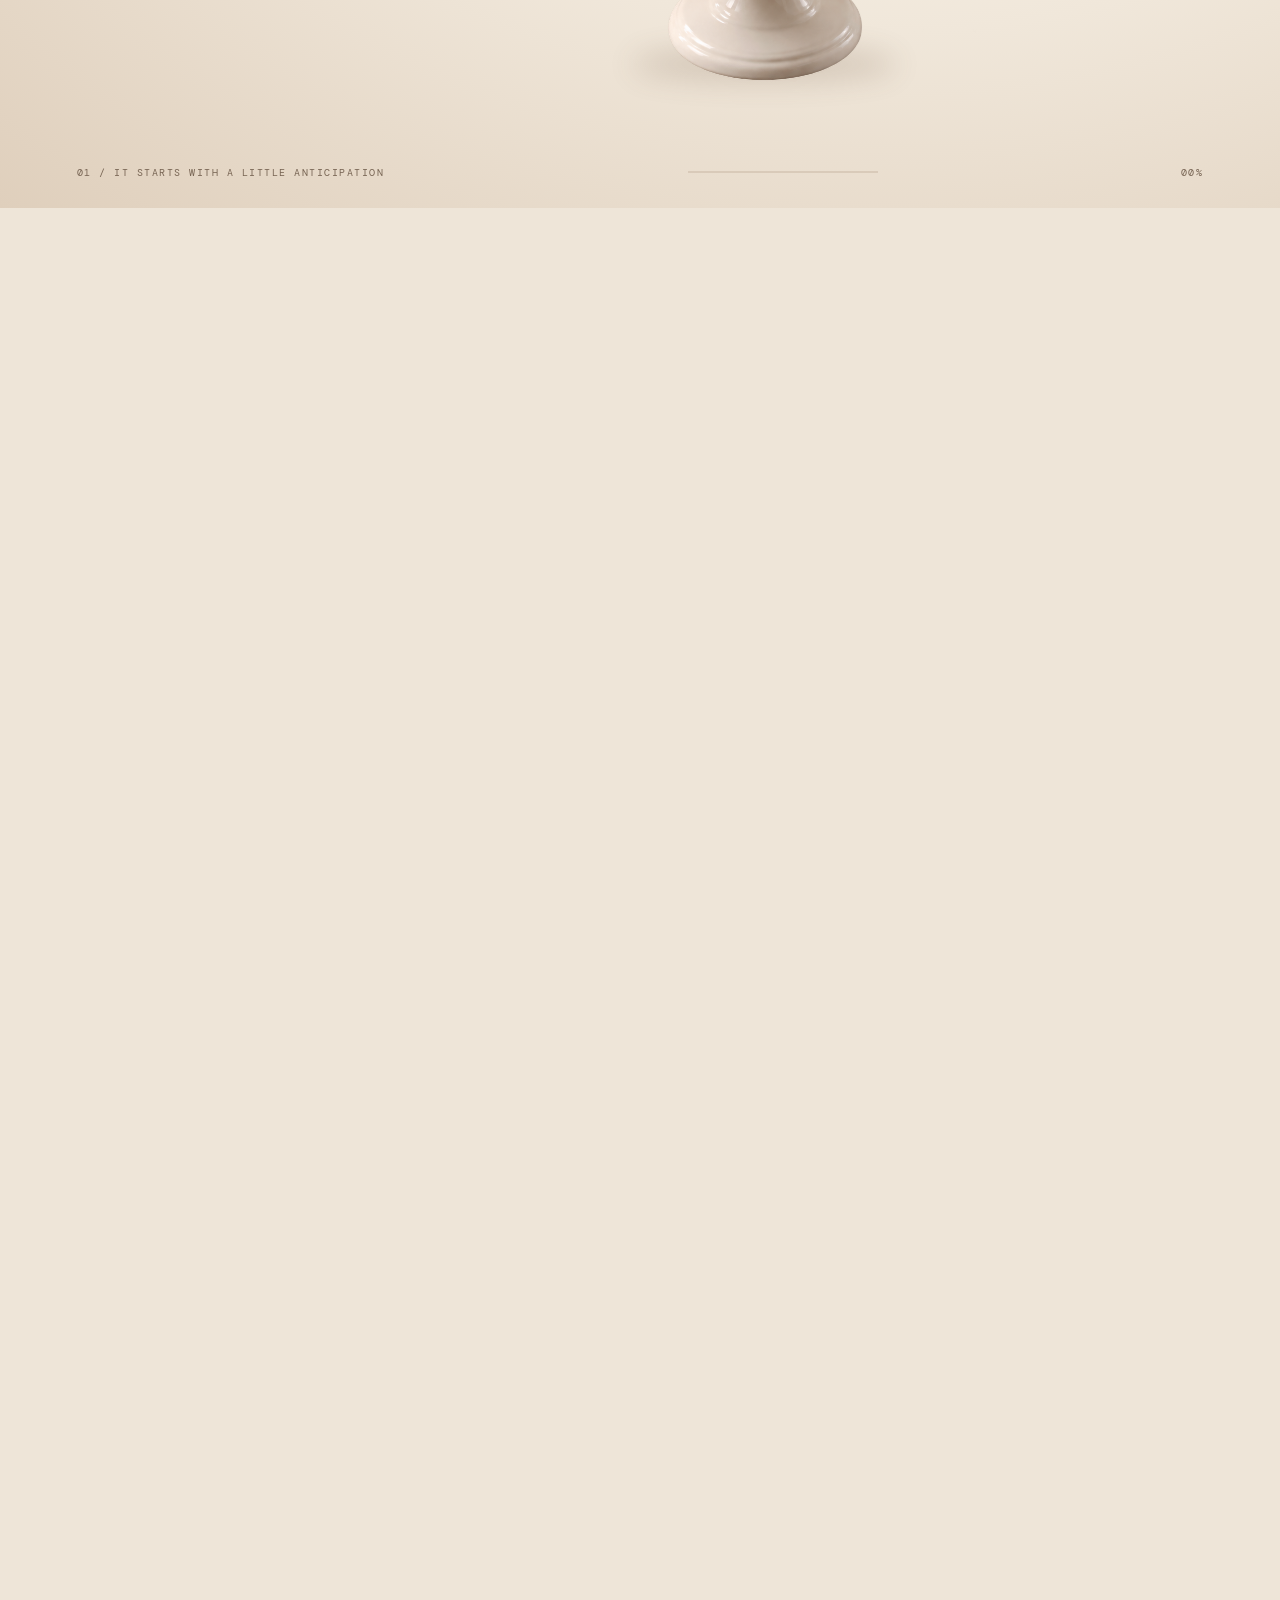
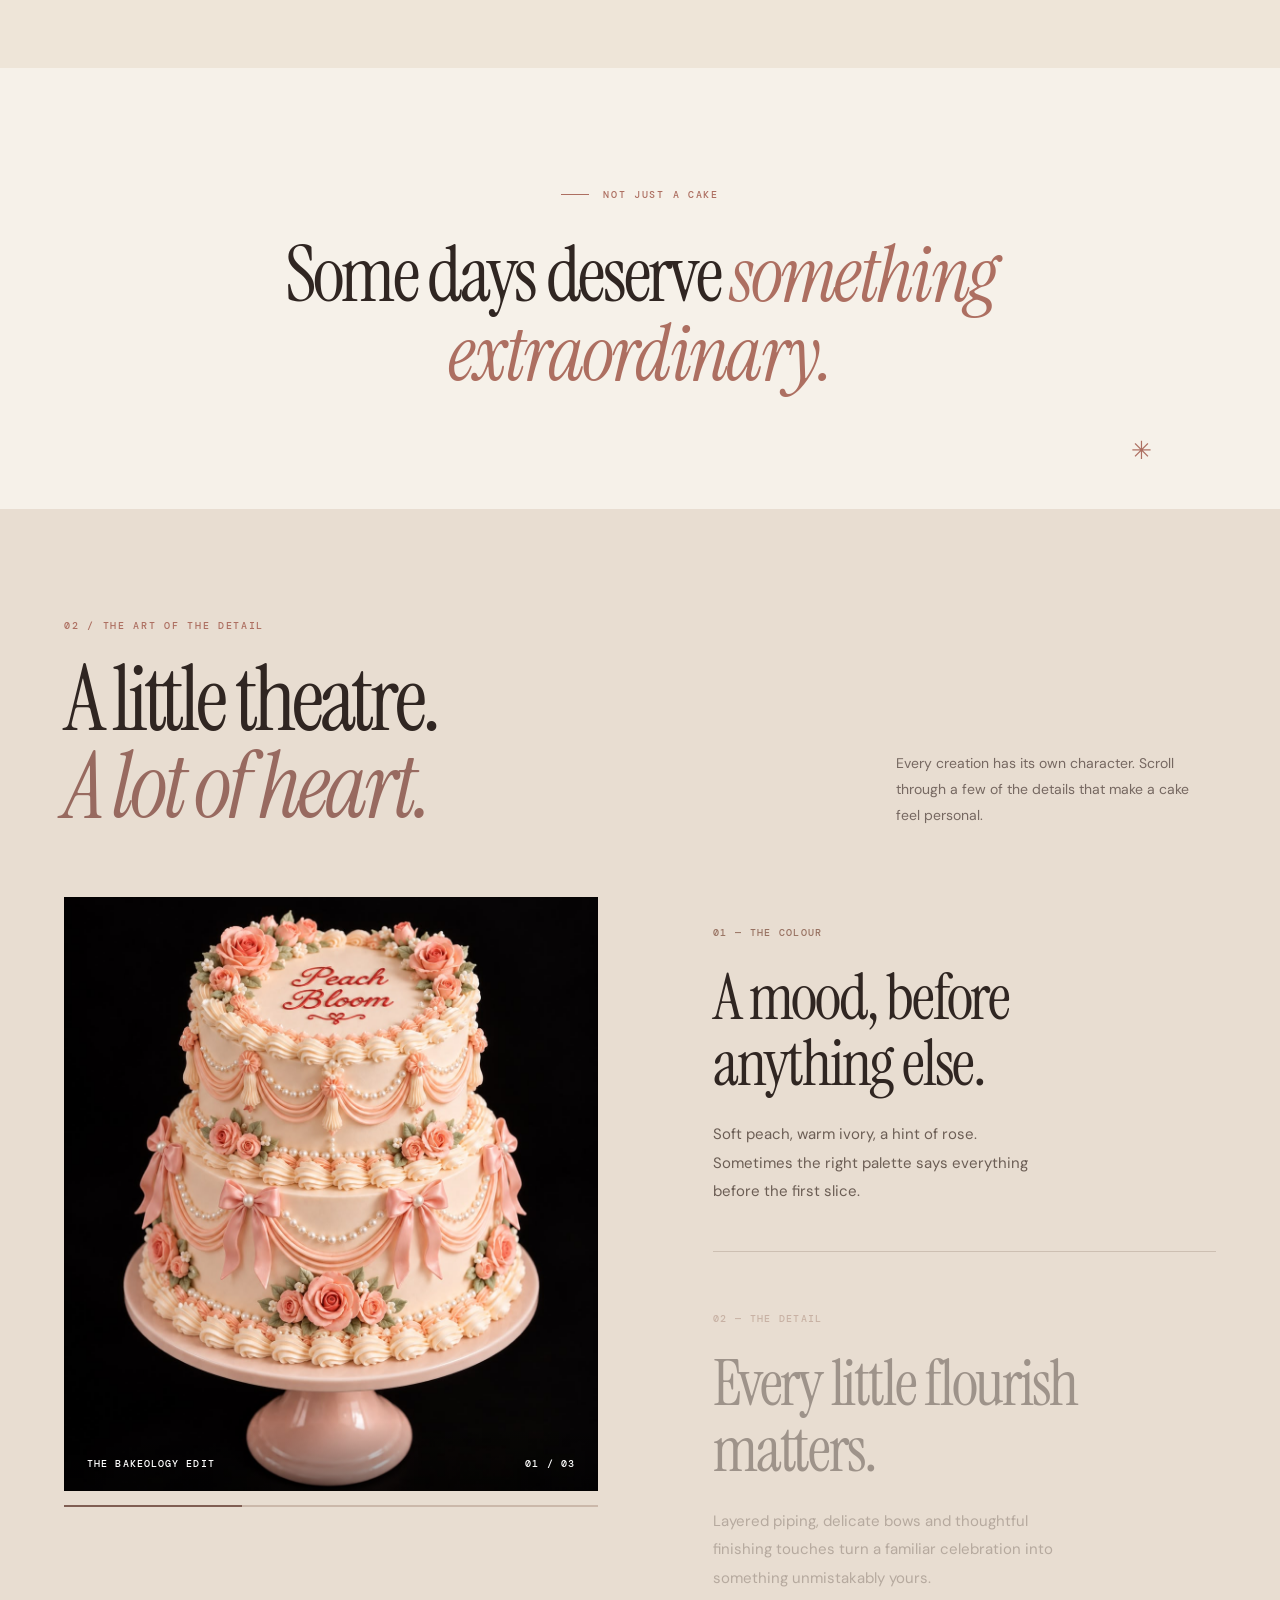
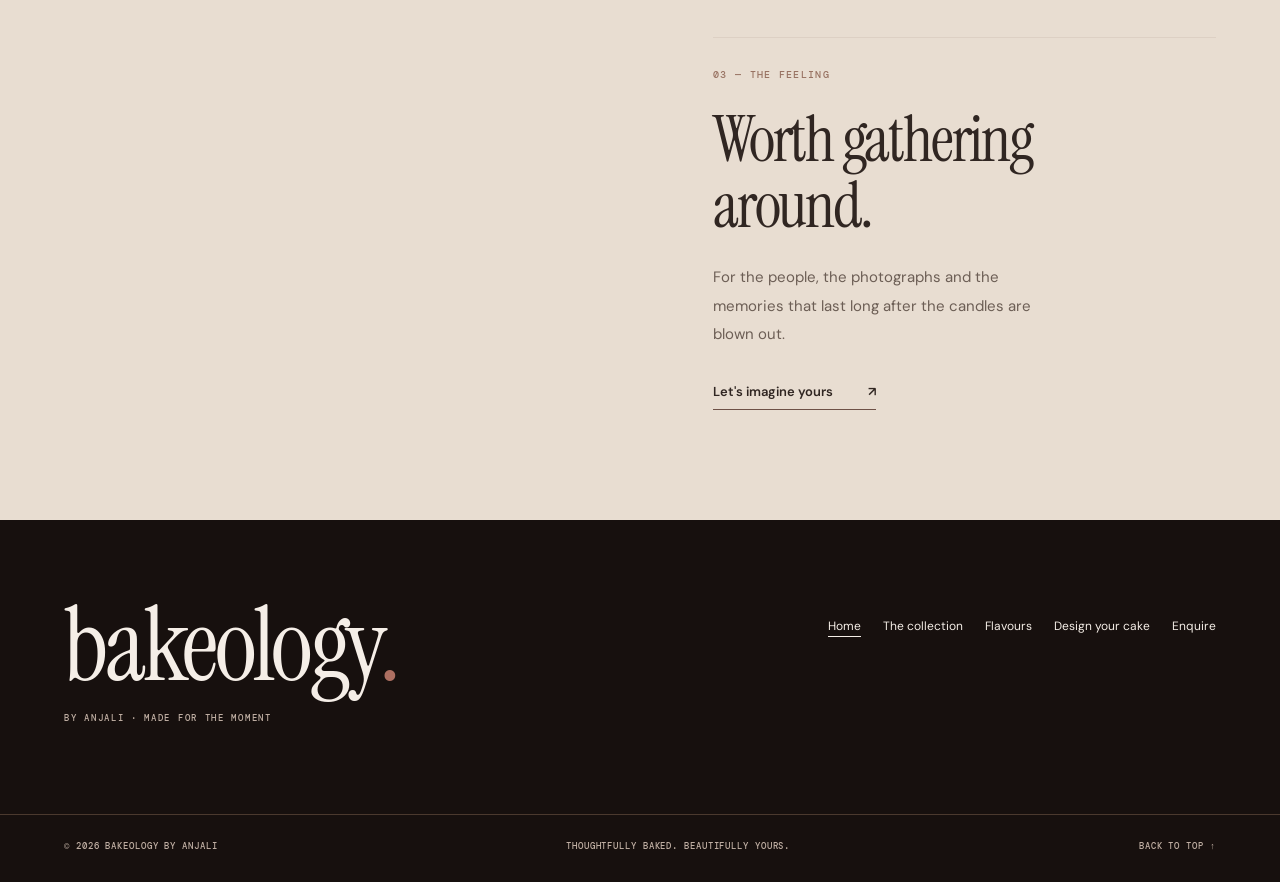
==== commit 8bd50a04: "Twenty-Sixth Save, Dark Mode initial commit" ====
--- a/index.html
+++ b/index.html
@@ -4,6 +4,36 @@
   <meta charset="utf-8">
   <meta name="viewport" content="width=device-width, initial-scale=1">
   <meta name="theme-color" content="#f4f0e9">
+  <!-- Apply the theme before styles render. Do not defer this script. -->
+<script>
+  (() => {
+    let preference = null;
+
+    try {
+      const saved = localStorage.getItem('bakeology.theme.v1');
+
+      if (saved === 'light' || saved === 'dark') {
+        preference = saved;
+      }
+    } catch {
+      // Continue with the system preference when storage is unavailable.
+    }
+
+    const theme = preference ||
+      (matchMedia('(prefers-color-scheme: dark)').matches
+        ? 'dark'
+        : 'light');
+
+    document.documentElement.dataset.theme = theme;
+    document.documentElement.style.colorScheme = theme;
+
+    document.querySelector('meta[name="theme-color"]')
+      ?.setAttribute(
+        'content',
+        theme === 'dark' ? '#17120f' : '#f6f1e9'
+      );
+  })();
+</script>
 
   <title>Home | Bakeology by Anjali</title>
   <meta name="description" content="Cakes with character, made by Anjali.">
@@ -17,7 +47,9 @@
   <link rel="stylesheet" href="css/home.css">
   <link rel="stylesheet" href="css/layout.css">
   <link rel="stylesheet" href="css/home-motion.css">
-
+  <link rel="stylesheet" href="css/theme.css">
+
+  <script type="module" src="js/theme.js"></script>
   <script type="module" src="js/site.js"></script>
   <script type="module" src="js/home.js"></script>
   <script type="module" src="js/home-motion.js"></script>
@@ -46,7 +78,54 @@
     <a class="header-cta" href="design.html">
       Design your cake ↗
     </a>
-
+    <button
+  class="theme-toggle"
+  type="button"
+  aria-label="Switch to dark mode"
+  data-theme-toggle
+  hidden
+>
+  <svg
+    class="theme-toggle__icon"
+    viewBox="0 0 24 24"
+    width="22"
+    height="22"
+    fill="none"
+    stroke="currentColor"
+    stroke-width="1.4"
+    stroke-linecap="round"
+    stroke-linejoin="round"
+    aria-hidden="true"
+    focusable="false"
+  >
+    <g class="theme-toggle__sun">
+      <circle cx="12" cy="12" r="3.6"></circle>
+      <path d="
+        M12 2v2
+        M12 20v2
+        M2 12h2
+        M20 12h2
+        M4.93 4.93l1.42 1.42
+        M17.65 17.65l1.42 1.42
+        M4.93 19.07l1.42-1.42
+        M17.65 6.35l1.42-1.42
+      "></path>
+    </g>
+
+    <g class="theme-toggle__moon">
+      <path d="
+        M19.6 14.2
+        A7.8 7.8 0 0 1 9.8 4.4
+        A8 8 0 1 0 19.6 14.2Z
+      "></path>
+      <path d="M18 3.2v3.6M16.2 5h3.6"></path>
+    </g>
+  </svg>
+
+  <span class="theme-toggle__tooltip" aria-hidden="true">
+    After-hours at Bakeology.
+  </span>
+</button>
     <button
       class="mobile-toggle"
       type="button"
--- a/css/site.css
+++ b/css/site.css
@@ -407,3 +407,274 @@
     transition: none !important;
   }
 }
+
+/* =========================================================
+   AFTER-HOURS AT BAKEOLOGY
+   Shared theme foundation
+   ========================================================= */
+
+:root {
+  color-scheme: light;
+
+  --theme-background: #f6f1e9;
+  --theme-section: #e9e0d5;
+  --theme-surface: #faf8f3;
+  --theme-raised: #f0e7db;
+
+  --theme-text: #302622;
+  --theme-muted: #796d66;
+  --theme-border: #dcd4cb;
+  --theme-control-border: #a48e7e;
+
+  --theme-accent: #895946;
+  --theme-rose: #ad6f61;
+  --theme-focus: #895946;
+
+  --theme-action-background: #302622;
+  --theme-action-text: #faf8f3;
+
+  --theme-header-glass: rgba(250, 248, 243, 0.94);
+  --theme-header-shadow: 0 9px 28px rgba(36, 25, 22, 0.07);
+
+  --theme-footer-background: #17100e;
+  --theme-footer-text: #f5eee7;
+  --theme-footer-muted: #c0afa3;
+  --theme-footer-border: #4b392e;
+
+  --theme-selection-background: #dfc0ae;
+  --theme-selection-text: #302622;
+}
+
+:root[data-theme="dark"] {
+  color-scheme: dark;
+
+  --theme-background: #17120f;
+  --theme-section: #201815;
+  --theme-surface: #2b211c;
+  --theme-raised: #352820;
+
+  --theme-text: #f5ebdd;
+  --theme-muted: #c9b9a7;
+  --theme-border: #4b392e;
+  --theme-control-border: #947b66;
+
+  --theme-accent: #d5aa78;
+  --theme-rose: #d8a397;
+  --theme-focus: #e7bd8b;
+
+  --theme-action-background: #e8c49b;
+  --theme-action-text: #241916;
+
+  --theme-header-glass: rgba(23, 18, 15, 0.96);
+  --theme-header-shadow: 0 9px 28px rgba(0, 0, 0, 0.18);
+
+  --theme-footer-background: #130f0d;
+  --theme-footer-text: #f5ebdd;
+  --theme-footer-muted: #c9b9a7;
+  --theme-footer-border: #4b392e;
+
+  --theme-selection-background: #d5aa78;
+  --theme-selection-text: #17120f;
+
+  /* Connect existing variable-based components. */
+  --cream: var(--theme-background);
+  --paper: var(--theme-surface);
+  --editorial: var(--theme-background);
+  --ink: var(--theme-text);
+  --muted: var(--theme-muted);
+  --line: var(--theme-border);
+  --warm-line: var(--theme-border);
+  --rose: var(--theme-rose);
+  --blush: #d9b5a7;
+  --plum: #d5aa78;
+}
+
+/* Base page */
+
+html {
+  background: var(--theme-background);
+}
+
+body {
+  background: var(--theme-background);
+  color: var(--theme-text);
+}
+
+::selection {
+  background: var(--theme-selection-background);
+  color: var(--theme-selection-text);
+}
+
+:is(a, button, input, select, textarea, summary):focus-visible {
+  outline: 2px solid var(--theme-focus);
+  outline-offset: 4px;
+}
+
+/* Skip navigation stays visible above the sticky header. */
+
+.skip {
+  position: fixed;
+  top: 12px;
+  left: 12px;
+  padding: 12px 18px;
+  border: 1px solid var(--theme-control-border);
+  border-radius: 4px;
+  background: var(--theme-surface);
+  color: var(--theme-text);
+  z-index: 200;
+}
+
+/* Header */
+
+.header {
+  border-bottom-color: var(--theme-border);
+  transition: background-color 220ms ease, box-shadow 220ms ease;
+}
+
+:root[data-theme="dark"] .header {
+  background: var(--theme-background);
+}
+
+.header.is-scrolled {
+  background: var(--theme-header-glass);
+  box-shadow: var(--theme-header-shadow);
+}
+
+.desktop-nav a {
+  transition: color 180ms ease;
+}
+
+.desktop-nav a:hover {
+  opacity: 1;
+  color: var(--theme-accent);
+}
+
+.desktop-nav a[aria-current="page"],
+.mobile-nav a[aria-current="page"] {
+  text-decoration: underline;
+  text-underline-offset: 6px;
+  text-decoration-thickness: 1px;
+}
+
+.header-cta {
+  transition:
+    background-color 180ms ease,
+    color 180ms ease,
+    border-color 180ms ease;
+}
+
+.header-cta:hover {
+  background: var(--theme-action-background);
+  border-color: var(--theme-action-background);
+  color: var(--theme-action-text);
+}
+
+:root[data-theme="dark"] .header-cta {
+  border-color: var(--theme-control-border);
+}
+
+:root[data-theme="dark"] .mobile-nav:not([hidden]) {
+  background: var(--theme-section);
+  border-color: var(--theme-border);
+}
+
+.mobile-toggle {
+  min-width: 44px;
+  min-height: 44px;
+  align-content: center;
+  justify-content: center;
+}
+
+/* Shared calls to action */
+
+.pill {
+  transition:
+    transform 180ms ease,
+    background-color 180ms ease,
+    color 180ms ease,
+    border-color 180ms ease;
+}
+
+/* Keep ivory buttons readable even when --ink becomes ivory. */
+.pill-light {
+  background: #f4eee8;
+  color: #302622;
+}
+
+.pill-dark {
+  background: var(--theme-action-background);
+  color: var(--theme-action-text);
+}
+
+:root[data-theme="dark"] .pill-light {
+  background: #f5ebdd;
+  color: #241916;
+}
+
+:root[data-theme="dark"] .pill-light:hover {
+  background: #e8c49b;
+}
+
+:root[data-theme="dark"] .pill-dark:hover {
+  background: #f1d5b4;
+}
+
+:root[data-theme="dark"] :is(h1, h2) em {
+  color: var(--theme-rose);
+}
+
+.text-link {
+  border-bottom-color: currentColor;
+}
+
+.text-link:hover {
+  color: var(--theme-accent);
+}
+
+.site-scrollbar {
+  background: var(--theme-accent);
+}
+
+/* Footer */
+
+.footer {
+  background: var(--theme-footer-background);
+  color: var(--theme-footer-text);
+}
+
+.footer-tag,
+.footer-bottom {
+  color: var(--theme-footer-muted);
+}
+
+.footer-bottom {
+  border-top-color: var(--theme-footer-border);
+}
+
+.footer-links {
+  flex-wrap: wrap;
+}
+
+.footer :is(a, button):focus-visible {
+  outline-color: #e7bd8b;
+}
+
+.footer-links a:hover,
+.footer-bottom a:hover {
+  color: #e7bd8b;
+}
+
+/* Respect reduced motion for shared hover effects. */
+
+@media (prefers-reduced-motion: reduce) {
+  .pill:hover {
+    transform: none;
+  }
+
+  .header,
+  .header-cta,
+  .desktop-nav a,
+  .pill {
+    transition: none;
+  }
+}
--- a/css/layout.css
+++ b/css/layout.css
@@ -111,25 +111,67 @@
   max-width: 100%;
 }
 
-@media (max-width: 1000px) {
-  .desktop-nav {
+/* Allow room for navigation, the main action, and theme toggle. */
+@media (max-width: 1100px) {
+  .desktop-nav,
+  .header-cta {
     display: none;
+  }
+
+  .header-inner {
+    justify-content: flex-start;
+    gap: 12px;
+  }
+
+  .header-inner > .wordmark {
+    margin-right: auto;
   }
 
   .mobile-toggle {
     display: flex;
+    flex: 0 0 44px;
+    padding: 10px;
+    color: var(--theme-text, #302622);
+  }
+
+  .mobile-toggle span {
+    background: currentColor;
   }
 
   .mobile-nav:not([hidden]) {
     display: flex;
-  }
-
-  .header-cta {
-    display: none;
-  }
-
-  .header-inner {
-    justify-content: space-between;
+    position: absolute;
+    top: 100%;
+    left: 0;
+    right: 0;
+    flex-direction: column;
+    gap: 0;
+
+    max-height: calc(100dvh - 76px);
+    overflow-y: auto;
+    overscroll-behavior: contain;
+
+    padding: 12px clamp(24px, 5vw, 88px) 20px;
+    background: var(--theme-surface, #faf8f3);
+    color: var(--theme-text, #302622);
+    border-top: 1px solid var(--theme-border, #dcd4cb);
+    border-bottom: 1px solid var(--theme-border, #dcd4cb);
+    box-shadow: var(
+      --theme-header-shadow,
+      0 9px 28px rgba(36, 25, 22, 0.07)
+    );
+  }
+
+  .mobile-nav a {
+    display: flex;
+    align-items: center;
+    min-height: 48px;
+    padding: 13px 0;
+    font-size: 14px;
+  }
+
+  .mobile-nav a:hover {
+    color: var(--theme-accent, #895946);
   }
 }
 
@@ -145,3 +187,57 @@
     transition: none !important;
   }
 }
+
+/* After-hours: shared layout integration */
+
+.header-inner > .wordmark,
+.header-inner > .header-cta,
+.header-inner > .theme-toggle,
+.header-inner > .mobile-toggle {
+  flex-shrink: 0;
+}
+
+/* The toggle will be inserted immediately before the menu button. */
+.header-inner > .theme-toggle {
+  width: 44px;
+  height: 44px;
+  min-width: 44px;
+  min-height: 44px;
+}
+
+/* Keep the header espresso rather than the lighter card colour. */
+:root[data-theme="dark"] .header {
+  background: var(--theme-background);
+}
+
+:root[data-theme="dark"] .header.is-scrolled {
+  background: var(--theme-header-glass);
+}
+
+/* Native dialogs retain their existing dimensions and behaviour. */
+:root[data-theme="dark"] .cake-dialog {
+  background: var(--theme-surface);
+  color: var(--theme-text);
+  border: 1px solid var(--theme-control-border);
+}
+
+:root[data-theme="dark"] .cake-dialog::backdrop {
+  background: rgba(12, 8, 6, 0.76);
+}
+
+@media (min-width: 1101px) and (max-width: 1250px) {
+  .header-inner {
+    gap: 16px;
+  }
+
+  .desktop-nav {
+    gap: 16px;
+  }
+}
+
+@media (max-width: 380px) {
+  .header-inner {
+    gap: 8px;
+    padding-inline: 16px;
+  }
+}
--- a/css/theme.css
+++ b/css/theme.css
@@ -0,0 +1,201 @@
+/* After-hours at Bakeology — toggle and transition */
+
+/* Higher specificity protects this button from general button styles. */
+.header .theme-toggle {
+  position: relative;
+  display: inline-grid;
+  place-items: center;
+  flex: 0 0 44px;
+
+  width: 44px;
+  height: 44px;
+  min-height: 44px;
+  padding: 0;
+
+  appearance: none;
+  border: 1px solid var(--theme-control-border);
+  border-radius: 50%;
+
+  background: var(--theme-surface);
+  color: var(--theme-text);
+  cursor: pointer;
+  isolation: isolate;
+}
+
+:root[data-theme="dark"] .theme-toggle {
+  background: var(--theme-raised);
+}
+
+.theme-toggle__icon {
+  display: block;
+  width: 22px;
+  height: 22px;
+  overflow: visible;
+  pointer-events: none;
+}
+
+.theme-toggle__sun,
+.theme-toggle__moon {
+  transform-origin: 12px 12px;
+}
+
+.theme-toggle__sun {
+  opacity: 1;
+  transform: rotate(0deg) scale(1);
+}
+
+.theme-toggle__moon {
+  opacity: 0;
+  transform: rotate(-35deg) scale(0.65);
+}
+
+:root[data-theme="dark"] .theme-toggle__sun {
+  opacity: 0;
+  transform: rotate(45deg) scale(0.65);
+}
+
+:root[data-theme="dark"] .theme-toggle__moon {
+  opacity: 1;
+  transform: rotate(0deg) scale(1);
+}
+
+/* Enable motion only after initial theme setup. */
+:root.theme-ready .theme-toggle {
+  transition:
+    transform 180ms ease,
+    background-color 180ms ease,
+    border-color 180ms ease,
+    color 180ms ease;
+}
+
+:root.theme-ready .theme-toggle__sun,
+:root.theme-ready .theme-toggle__moon {
+  transition:
+    opacity 260ms ease,
+    transform 420ms cubic-bezier(0.22, 1, 0.36, 1);
+}
+
+@media (hover: hover) {
+  .header .theme-toggle:hover {
+    transform: translateY(-2px);
+    border-color: var(--theme-accent);
+    background: var(--theme-raised);
+  }
+}
+
+.header .theme-toggle:active {
+  transform: scale(0.94);
+}
+
+.header .theme-toggle:focus-visible {
+  outline: 2px solid var(--theme-focus);
+  outline-offset: 4px;
+}
+
+.theme-toggle__tooltip {
+  position: absolute;
+  top: calc(100% + 12px);
+  right: 0;
+  z-index: 5;
+
+  width: max-content;
+  max-width: min(240px, calc(100vw - 32px));
+  padding: 10px 13px;
+
+  border: 1px solid var(--theme-control-border);
+  border-radius: 5px;
+  background: var(--theme-surface);
+  color: var(--theme-text);
+  box-shadow: var(--theme-header-shadow);
+
+  font: 400 12px/1.5 'DM Sans', sans-serif;
+  letter-spacing: 0;
+  text-align: left;
+
+  opacity: 0;
+  visibility: hidden;
+  transform: translateY(-4px);
+  pointer-events: none;
+
+  transition:
+    opacity 160ms ease,
+    transform 160ms ease,
+    visibility 160ms ease;
+}
+
+.theme-toggle:focus-visible .theme-toggle__tooltip {
+  opacity: 1;
+  visibility: visible;
+  transform: translateY(0);
+}
+
+@media (hover: hover) {
+  .theme-toggle:hover .theme-toggle__tooltip {
+    opacity: 1;
+    visibility: visible;
+    transform: translateY(0);
+  }
+}
+
+.theme-toggle[aria-disabled="true"] .theme-toggle__tooltip {
+  opacity: 0;
+  visibility: hidden;
+}
+
+/* The destination snapshot sits above the previous page.
+   JavaScript animates its circular clipping boundary. */
+html.bakeology-theme-reveal::view-transition-old(root),
+html.bakeology-theme-reveal::view-transition-new(root) {
+  animation: none;
+  mix-blend-mode: normal;
+}
+
+html.bakeology-theme-reveal::view-transition-old(root) {
+  z-index: 1;
+}
+
+html.bakeology-theme-reveal::view-transition-new(root) {
+  z-index: 2;
+}
+
+html.bakeology-theme-reveal::view-transition-group(root) {
+  animation: none;
+}
+
+html.bakeology-theme-reveal::view-transition {
+  pointer-events: none;
+}
+
+/* Capture final theme colours instead of intermediate hover fades.
+   Existing scroll transforms and animations are not reset. */
+html.bakeology-theme-reveal,
+html.bakeology-theme-reveal *,
+html.bakeology-theme-reveal *::before,
+html.bakeology-theme-reveal *::after {
+  transition: none !important;
+}
+
+/* Small fallback for browsers without the circular reveal. */
+html.bakeology-theme-fade body,
+html.bakeology-theme-fade .header,
+html.bakeology-theme-fade .mobile-nav,
+html.bakeology-theme-fade .footer {
+  transition:
+    background-color 180ms ease,
+    color 180ms ease,
+    border-color 180ms ease;
+}
+
+@media (prefers-reduced-motion: reduce) {
+  .header .theme-toggle,
+  .theme-toggle__sun,
+  .theme-toggle__moon,
+  .theme-toggle__tooltip {
+    transition: none !important;
+  }
+
+  .header .theme-toggle:hover,
+  .header .theme-toggle:active {
+    transform: none;
+  }
+}
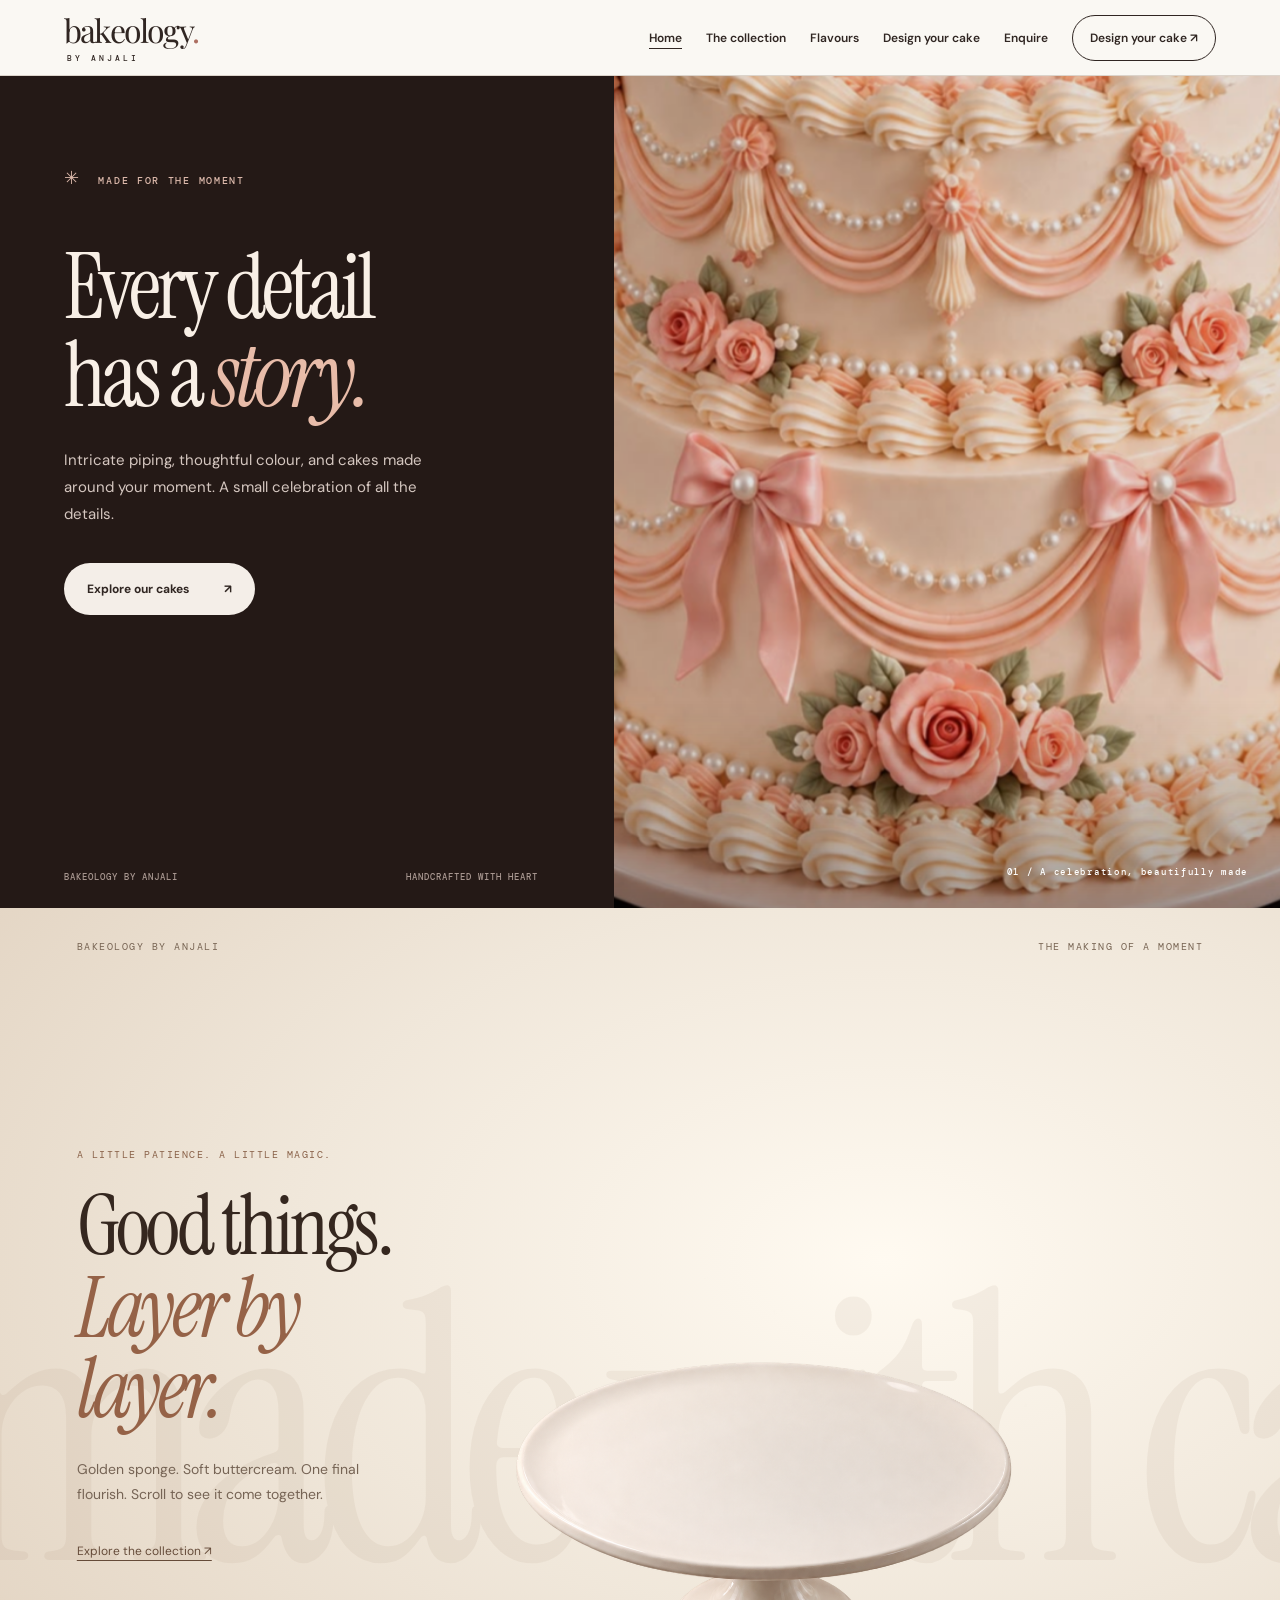
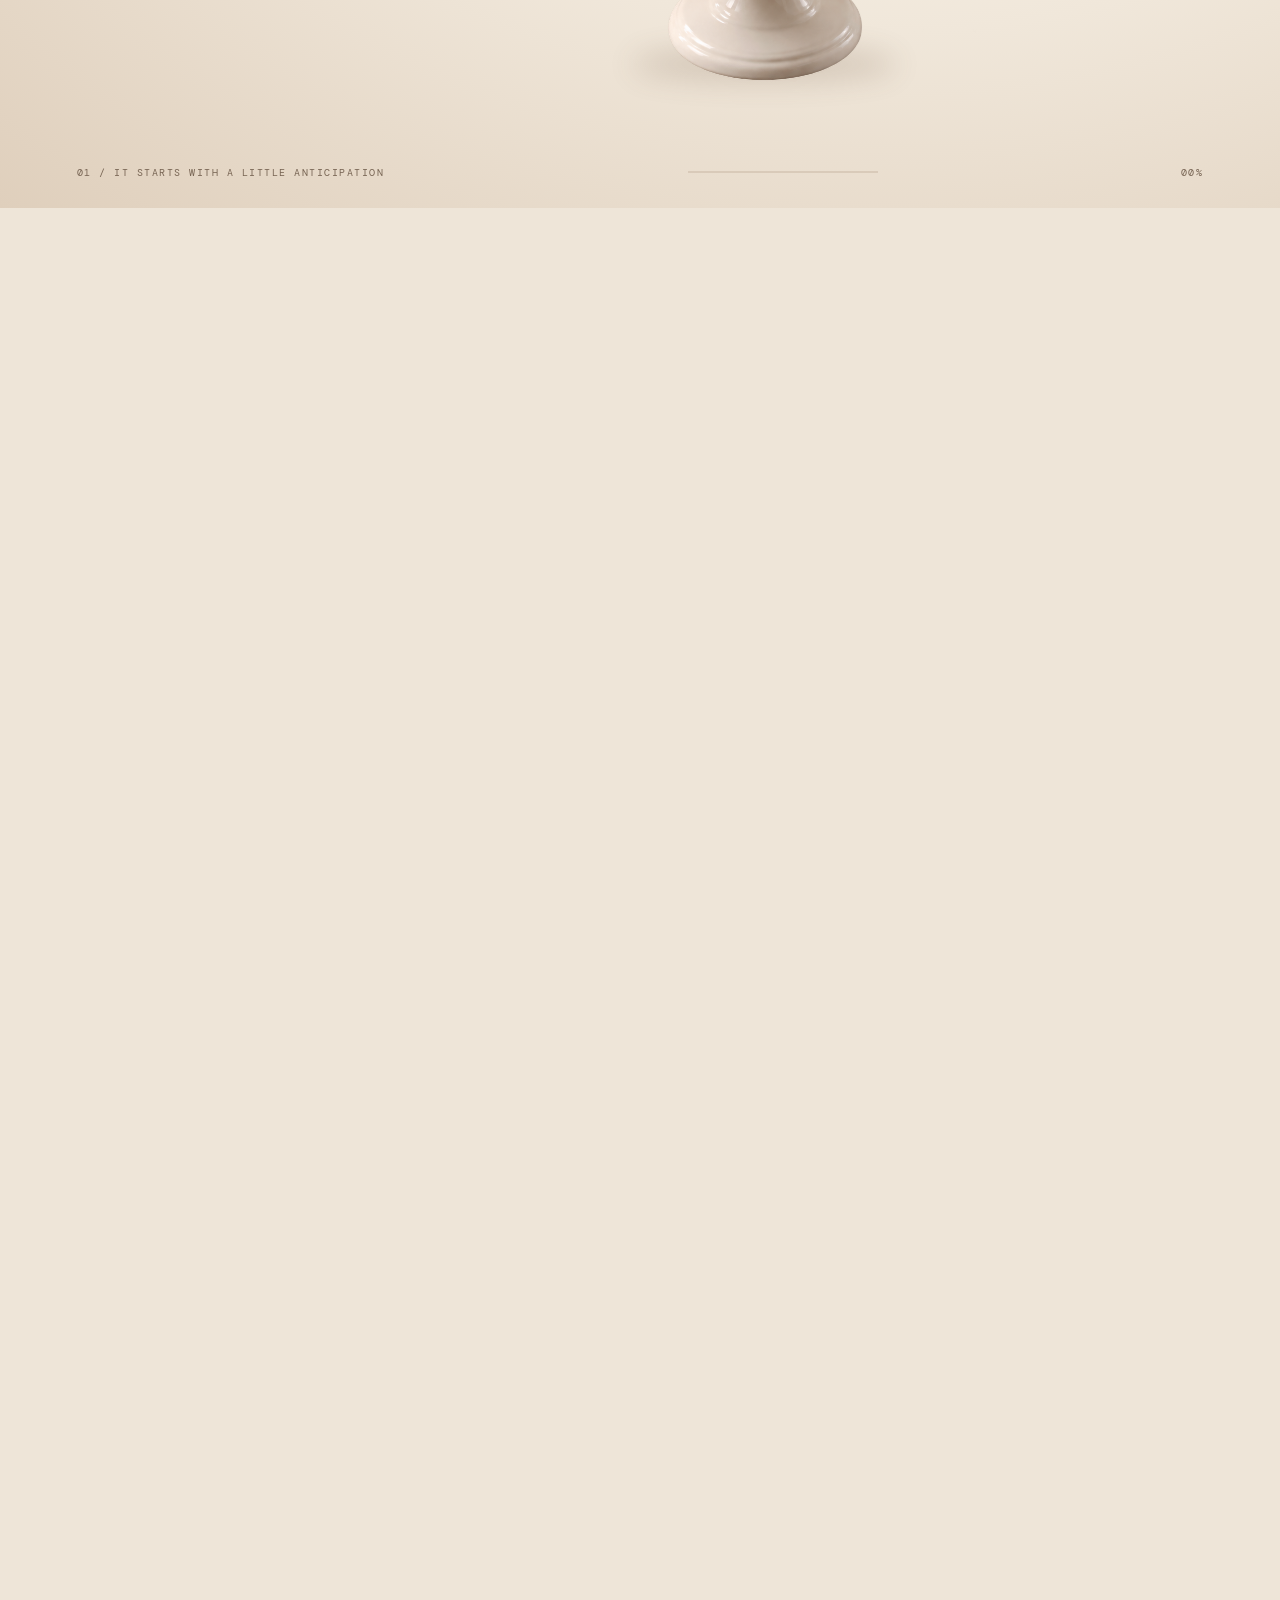
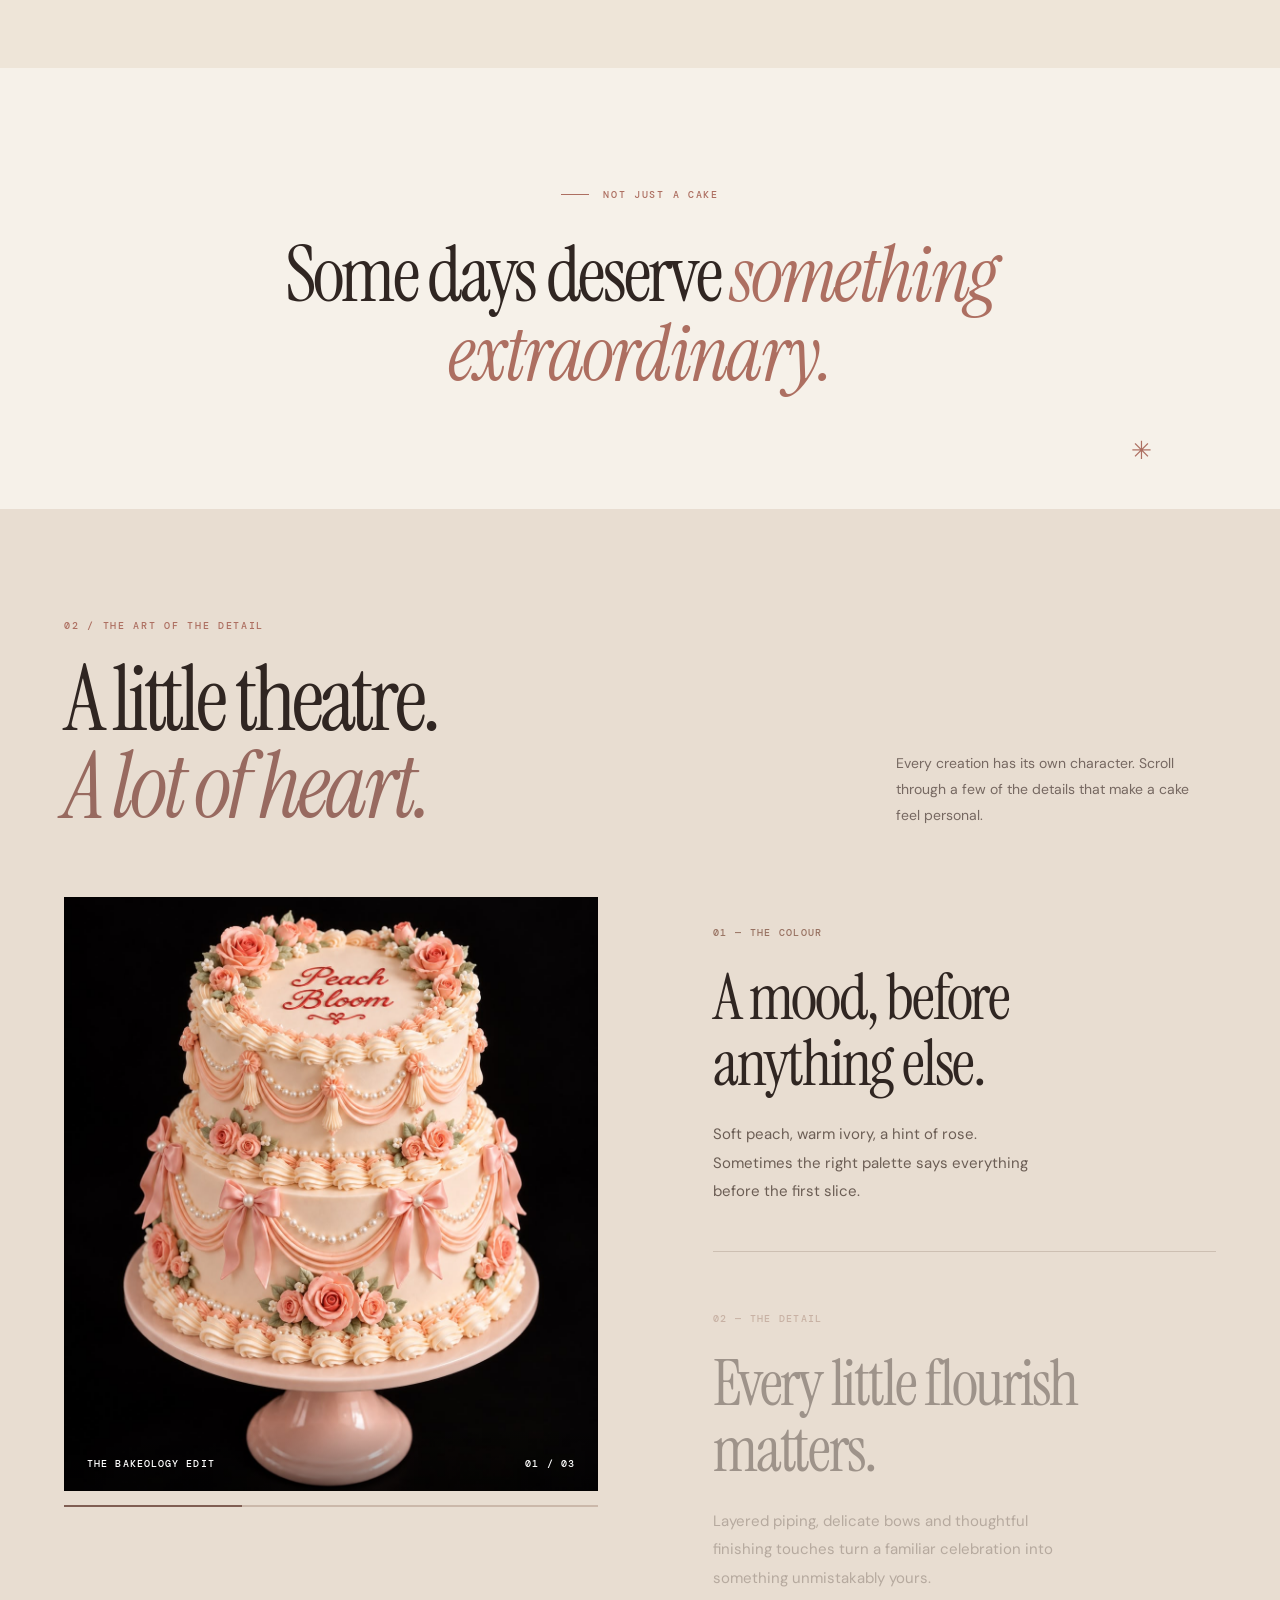
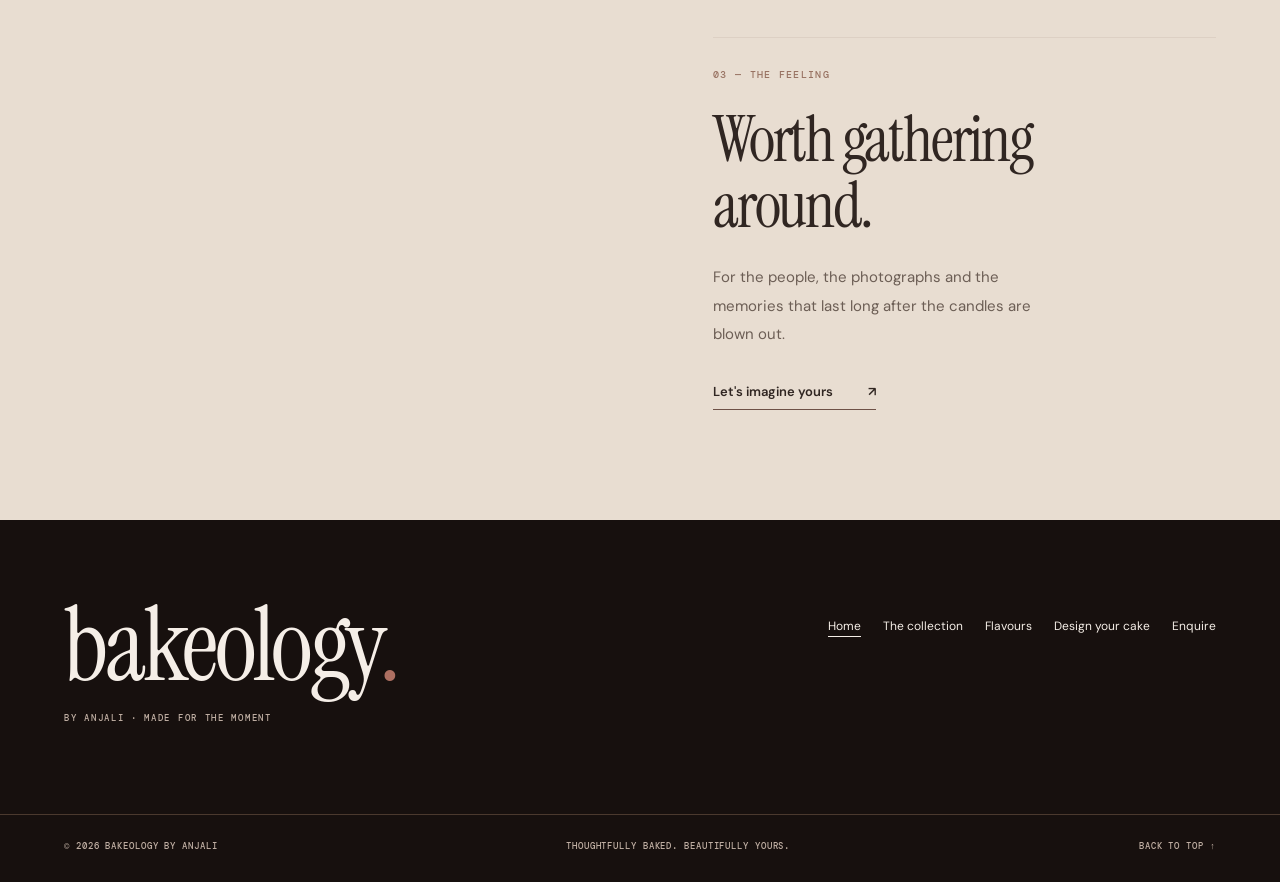
==== commit a840624f: "Thirty-first Save,  Dark Mode disable" ====
--- a/index.html
+++ b/index.html
@@ -4,10 +4,19 @@
   <meta charset="utf-8">
   <meta name="viewport" content="width=device-width, initial-scale=1">
   <meta name="theme-color" content="#f4f0e9">
+  <script src="js/features.js"></script>
   <!-- Apply the theme before styles render. Do not defer this script. -->
 <script>
   (() => {
-    let preference = null;
+  if (window.BAKEOLOGY_FEATURES?.afterHours !== true) {
+    document.documentElement.dataset.theme = 'light';
+    document.documentElement.style.colorScheme = 'light';
+    document.querySelector('meta[name="theme-color"]')
+      ?.setAttribute('content', '#f6f1e9');
+    return;
+  }
+
+  let preference = null;
 
     try {
       const saved = localStorage.getItem('bakeology.theme.v1');
--- a/css/theme.css
+++ b/css/theme.css
@@ -198,4 +198,1078 @@
   .header .theme-toggle:active {
     transform: none;
   }
+}
+
+/* =========================================================
+   AFTER-HOURS — CAKE DESIGN STUDIO
+   ========================================================= */
+
+html[data-theme="dark"] .cake-customizer {
+  --studio-bg: #17120f;
+  --studio-panel: #241c17;
+  --studio-raised: #30251e;
+  --studio-text: #f5ebdd;
+  --studio-muted: #c9b9a7;
+  --studio-line: #4b392e;
+  --studio-control-line: #947b66;
+  --studio-accent: #e8c49b;
+
+  background: var(--studio-bg);
+  color: var(--studio-text);
+}
+
+/* Headline and supporting copy */
+
+html[data-theme="dark"] .cake-customizer h1 {
+  color: var(--studio-text);
+}
+
+html[data-theme="dark"] .cake-customizer h1 em {
+  color: #d8a397;
+}
+
+html[data-theme="dark"] .cake-customizer :is(
+  .kicker,
+  .index,
+  legend span,
+  .appearance-eyebrow
+) {
+  color: #d5aa78;
+}
+
+html[data-theme="dark"] .cake-customizer :is(
+  .intro p,
+  .caption,
+  .input-note,
+  .note,
+  .save-status,
+  .studio-hint
+) {
+  color: var(--studio-muted);
+}
+
+/* Fine structural dividers */
+
+html[data-theme="dark"] .cake-customizer :is(
+  .layout,
+  .controls,
+  fieldset,
+  .preview-foot,
+  .studio-tools
+) {
+  border-color: var(--studio-line);
+}
+
+html[data-theme="dark"] .cake-customizer :is(
+  legend,
+  .writing label,
+  .preview-foot p
+) {
+  color: var(--studio-text);
+}
+
+/* A warm, dark studio behind the cake.
+   The canvas and cake materials retain their original colours. */
+
+html[data-theme="dark"] .cake-customizer .preview {
+  background: var(--studio-bg);
+}
+
+html[data-theme="dark"] .cake-customizer .art {
+  background:
+    radial-gradient(
+      ellipse at 50% 58%,
+      rgba(143, 101, 65, 0.2) 0%,
+      rgba(83, 57, 38, 0.1) 42%,
+      transparent 72%
+    ),
+    #17120f;
+}
+
+html[data-theme="dark"] .cake-customizer .text-button {
+  color: var(--studio-muted);
+}
+
+html[data-theme="dark"] .cake-customizer .text-button:hover {
+  color: var(--studio-accent);
+}
+
+/* Shape, tiers, finishes and topping choices */
+
+html[data-theme="dark"] .cake-customizer .choices button {
+  background: var(--studio-panel);
+  color: var(--studio-text);
+  border-color: var(--studio-control-line);
+}
+
+html[data-theme="dark"] .cake-customizer
+.choices button[aria-pressed="true"] {
+  background: var(--studio-accent);
+  color: #241916;
+  border-color: var(--studio-accent);
+}
+
+/* Preserve the true icing swatch colours.
+   These override the older swatch rules using !important. */
+
+html[data-theme="dark"] .cake-customizer .swatches button {
+  background: transparent !important;
+  color: var(--studio-muted) !important;
+}
+
+html[data-theme="dark"] .cake-customizer
+.swatches button[aria-pressed="true"] {
+  background: var(--studio-raised) !important;
+  color: var(--studio-text) !important;
+}
+
+html[data-theme="dark"] .cake-customizer .swatches i {
+  box-shadow: inset 0 0 0 1px rgba(255, 255, 255, 0.2);
+}
+
+html[data-theme="dark"] .cake-customizer
+.swatches button[aria-pressed="true"] i {
+  outline-color: var(--studio-accent);
+}
+
+/* Preview toolbar */
+
+html[data-theme="dark"] .cake-customizer .studio-tools button {
+  background: var(--studio-panel);
+  color: var(--studio-text);
+  border-color: var(--studio-control-line);
+}
+
+html[data-theme="dark"] .cake-customizer
+.studio-tools button[aria-pressed="true"],
+html[data-theme="dark"] .cake-customizer
+.studio-tools .studio-finish {
+  background: var(--studio-accent);
+  color: #241916;
+  border-color: var(--studio-accent);
+}
+
+html[data-theme="dark"] .cake-customizer
+.studio-tools button:disabled {
+  background: var(--studio-panel);
+  color: var(--studio-muted);
+  border-color: var(--studio-line);
+  opacity: 0.45;
+  cursor: not-allowed;
+}
+
+/* Flavour and colour editor panels */
+
+html[data-theme="dark"] .cake-customizer .appearance-studio {
+  color: var(--studio-text);
+}
+
+html[data-theme="dark"] .cake-customizer .flavour-edit {
+  background: var(--studio-panel);
+  color: var(--studio-text);
+  border-color: var(--studio-line);
+  border-top-color: var(--flavour-accent, #d5aa78);
+}
+
+html[data-theme="dark"] .cake-customizer .colour-editor {
+  background: var(--studio-panel);
+  color: var(--studio-text);
+  border-color: var(--studio-line);
+}
+
+/* Cover descriptive copy without changing palette chips. */
+
+html[data-theme="dark"] .cake-customizer
+.appearance-studio :is(p, small, label, figcaption) {
+  color: var(--studio-muted);
+}
+
+html[data-theme="dark"] .cake-customizer
+.appearance-studio :is(h2, h3, summary) {
+  color: var(--studio-text);
+}
+
+html[data-theme="dark"] .cake-customizer
+.appearance-studio .appearance-eyebrow {
+  color: #d5aa78;
+}
+
+html[data-theme="dark"] .cake-customizer
+.appearance-studio :is(details, summary) {
+  border-color: var(--studio-line);
+}
+
+html[data-theme="dark"] .cake-customizer
+.appearance-studio summary:hover {
+  color: var(--studio-accent);
+}
+
+/* Flavour cards, category filters and palette actions */
+
+html[data-theme="dark"] .cake-customizer
+.appearance-studio button {
+  background: var(--studio-raised);
+  color: var(--studio-text);
+  border-color: var(--studio-control-line);
+}
+
+html[data-theme="dark"] .cake-customizer
+.appearance-studio button[aria-pressed="true"] {
+  background: #443225;
+  color: var(--studio-text);
+  border-color: var(--studio-accent);
+}
+
+html[data-theme="dark"] .cake-customizer
+.appearance-studio button[aria-pressed="true"] :is(small, span) {
+  color: inherit;
+}
+
+html[data-theme="dark"] .cake-customizer
+.appearance-studio button:disabled {
+  opacity: 0.45;
+  cursor: not-allowed;
+}
+
+/* Native dropdowns, search, writing and share-link fields */
+
+html[data-theme="dark"] .cake-customizer :is(
+  select,
+  textarea,
+  input:not([type="color"]):not([type="checkbox"]):not([type="radio"])
+) {
+  background: var(--studio-panel);
+  color: var(--studio-text);
+  border-color: var(--studio-control-line);
+  color-scheme: dark;
+}
+
+html[data-theme="dark"] .cake-customizer :is(
+  input,
+  textarea
+)::placeholder {
+  color: #b7a593;
+  opacity: 1;
+}
+
+html[data-theme="dark"] .cake-customizer select option {
+  background: var(--studio-panel);
+  color: var(--studio-text);
+}
+
+html[data-theme="dark"] .cake-customizer input[type="color"] {
+  background: var(--studio-raised);
+  border-color: var(--studio-control-line);
+  color-scheme: dark;
+}
+
+html[data-theme="dark"] .cake-customizer #cake-message {
+  background: transparent;
+  color: var(--studio-text);
+  border-bottom-color: var(--studio-control-line);
+}
+
+/* Itemised estimate */
+
+html[data-theme="dark"] .cake-customizer .cake-price {
+  background: var(--studio-panel);
+  color: var(--studio-text);
+  border-color: var(--studio-line);
+}
+
+html[data-theme="dark"] .cake-customizer :is(
+  .cake-price__heading,
+  .cake-price__total
+) {
+  border-color: var(--studio-line);
+}
+
+html[data-theme="dark"] .cake-customizer
+.cake-price__heading > :last-child {
+  color: #d5aa78;
+}
+
+html[data-theme="dark"] .cake-customizer .cake-price__lines dt {
+  color: var(--studio-muted);
+}
+
+html[data-theme="dark"] .cake-customizer :is(
+  .cake-price__lines dd,
+  .cake-price__total strong
+) {
+  color: var(--studio-text);
+}
+
+html[data-theme="dark"] .cake-customizer .cake-price > p {
+  color: var(--studio-muted);
+}
+
+/* Main enquiry action */
+
+html[data-theme="dark"] .cake-customizer .cta {
+  background: var(--studio-accent);
+  color: #241916;
+}
+
+html[data-theme="dark"] .cake-customizer .cta:hover {
+  background: #f1d5b4;
+}
+
+/* Clear keyboard focus throughout the studio */
+
+html[data-theme="dark"] .cake-customizer
+:is(button, a, input, select, textarea, summary):focus-visible {
+  outline: 2px solid #e7bd8b;
+  outline-offset: 4px;
+}
+
+@media (hover: hover) {
+  html[data-theme="dark"] .cake-customizer
+  .choices:not(.swatches) button:not([aria-pressed="true"]):hover,
+  html[data-theme="dark"] .cake-customizer
+  .studio-tools button:not(:disabled):not([aria-pressed="true"]):not(.studio-finish):hover,
+  html[data-theme="dark"] .cake-customizer
+  .appearance-studio button:not(:disabled):not([aria-pressed="true"]):hover {
+    background: #403025;
+    border-color: var(--studio-accent);
+    color: var(--studio-text);
+  }
+}
+
+/* =========================================================
+   AFTER-HOURS — FLAVOURS
+   ========================================================= */
+
+html[data-theme="dark"] .menu {
+  background: var(--theme-background);
+  color: var(--theme-text);
+}
+
+html[data-theme="dark"] .menu :is(h1, h2) {
+  color: var(--theme-text);
+}
+
+html[data-theme="dark"] .menu :is(h1, h2) em {
+  color: var(--theme-rose);
+}
+
+html[data-theme="dark"] .menu-intro p {
+  color: var(--theme-muted);
+}
+
+html[data-theme="dark"] .menu-aside {
+  color: var(--theme-muted);
+  border-color: var(--theme-border);
+}
+
+html[data-theme="dark"] .menu-board {
+  background: var(--theme-section);
+  color: var(--theme-text);
+
+  border: 1px solid var(--theme-border);
+  border-top: 2px solid var(--theme-accent);
+
+  box-shadow: 0 20px 60px rgba(0, 0, 0, 0.12);
+}
+
+/* Cream / dry cake categories */
+
+html[data-theme="dark"] .menu-switch {
+  flex-wrap: wrap;
+  border-color: var(--theme-border);
+}
+
+html[data-theme="dark"] .menu-switch button {
+  background: transparent;
+  color: var(--theme-muted);
+  border-color: var(--theme-control-border);
+
+  transition:
+    background-color 180ms ease,
+    border-color 180ms ease,
+    color 180ms ease;
+}
+
+html[data-theme="dark"] .menu-switch button.selected,
+html[data-theme="dark"] .menu-switch button[aria-pressed="true"] {
+  background: var(--theme-action-background);
+  color: var(--theme-action-text);
+  border-color: var(--theme-action-background);
+}
+
+/* Full-width, quietly interactive menu rows */
+
+html[data-theme="dark"] #menu-list .flavour-choice {
+  appearance: none;
+  display: grid;
+  grid-template-columns: 24px minmax(0, 1fr) auto 32px;
+  align-items: center;
+  gap: 16px;
+
+  width: 100%;
+  min-height: 78px;
+  margin: 0;
+  padding: 18px 12px;
+
+  background: transparent;
+  color: var(--theme-text);
+  border: 0;
+  border-bottom: 1px solid var(--theme-border);
+  border-radius: 0;
+
+  text-align: left;
+  cursor: pointer;
+
+  transition:
+    background-color 180ms ease,
+    box-shadow 180ms ease;
+}
+
+html[data-theme="dark"] #menu-list .menu-count {
+  color: var(--theme-muted);
+  font-size: 10px;
+}
+
+html[data-theme="dark"] #menu-list .menu-name {
+  min-width: 0;
+  color: var(--theme-text);
+  font-family: 'Instrument Serif', Georgia, serif;
+  font-size: clamp(24px, 2.2vw, 32px);
+  font-weight: 400;
+  line-height: 1.15;
+}
+
+html[data-theme="dark"] #menu-list .menu-price {
+  color: var(--theme-muted);
+  font-size: 13px;
+  font-weight: 500;
+  font-variant-numeric: tabular-nums;
+  white-space: nowrap;
+}
+
+html[data-theme="dark"] #menu-list .flavour-choice__mark {
+  display: grid;
+  place-items: center;
+
+  width: 32px;
+  height: 32px;
+  border: 1px solid var(--theme-control-border);
+  border-radius: 50%;
+
+  background: transparent;
+  color: var(--theme-accent);
+  font: 400 18px/1 'DM Sans', sans-serif;
+
+  transition:
+    background-color 180ms ease,
+    border-color 180ms ease,
+    color 180ms ease;
+}
+
+html[data-theme="dark"] #menu-list
+.flavour-choice[aria-pressed="true"] {
+  background: var(--theme-raised);
+  box-shadow: inset 2px 0 0 var(--theme-accent);
+}
+
+html[data-theme="dark"] #menu-list
+.flavour-choice[aria-pressed="true"] .menu-price {
+  color: var(--theme-text);
+}
+
+html[data-theme="dark"] #menu-list
+.flavour-choice[aria-pressed="true"] .flavour-choice__mark {
+  background: var(--theme-action-background);
+  color: var(--theme-action-text);
+  border-color: var(--theme-action-background);
+}
+
+html[data-theme="dark"] #menu-list .flavour-choice:focus-visible {
+  position: relative;
+  z-index: 1;
+  outline: 2px solid var(--theme-focus);
+  outline-offset: -2px;
+}
+
+/* Selected flavour summary */
+
+html[data-theme="dark"] .menu .flavour-selection {
+  margin-top: 28px;
+  padding: 24px;
+
+  background: var(--theme-surface);
+  color: var(--theme-text);
+  border: 1px solid var(--theme-border);
+}
+
+html[data-theme="dark"] .menu .flavour-selection__label {
+  margin: 0 0 10px;
+  color: var(--theme-accent);
+  font: 500 10px/1.6 'DM Mono', monospace;
+  letter-spacing: 0.14em;
+}
+
+html[data-theme="dark"] .menu .flavour-selection__name {
+  margin: 0 0 12px;
+  color: var(--theme-text);
+  font: 400 clamp(28px, 3vw, 38px)/1.1
+    'Instrument Serif', Georgia, serif;
+}
+
+html[data-theme="dark"] .menu .flavour-selection__note,
+html[data-theme="dark"] .menu .menu-footnote {
+  color: var(--theme-muted);
+  font-size: 12px;
+  line-height: 1.8;
+}
+
+html[data-theme="dark"] .menu .flavour-selection__link {
+  display: inline-flex;
+  align-items: center;
+  justify-content: center;
+
+  min-height: 44px;
+  margin-top: 12px;
+  padding: 12px 18px;
+
+  background: var(--theme-action-background);
+  color: var(--theme-action-text);
+  border: 1px solid var(--theme-action-background);
+  border-radius: 3px;
+
+  font-size: 12px;
+  font-weight: 600;
+  text-decoration: none;
+}
+
+/* =========================================================
+   AFTER-HOURS — COLLECTION FILTER CONTRAST
+   ========================================================= */
+
+html[data-theme="dark"] .filters button {
+  background: transparent;
+  color: var(--theme-muted);
+  border-color: var(--theme-control-border);
+}
+
+html[data-theme="dark"] .filters button:is(
+  .selected,
+  .active,
+  .is-active,
+  [aria-pressed="true"],
+  [aria-selected="true"]
+) {
+  background: var(--theme-action-background);
+  color: var(--theme-action-text);
+  border-color: var(--theme-action-background);
+}
+
+html[data-theme="dark"] .filters button span {
+  color: inherit;
+  opacity: 1;
+}
+
+/* Restrained hover feedback */
+
+@media (hover: hover) {
+  html[data-theme="dark"] #menu-list .flavour-choice:hover {
+    background: var(--theme-raised);
+  }
+
+  html[data-theme="dark"] .menu-switch button:hover,
+  html[data-theme="dark"] .filters button:hover {
+    background: var(--theme-raised);
+    color: var(--theme-text);
+    border-color: var(--theme-accent);
+  }
+
+  html[data-theme="dark"] .menu-switch button.selected:hover,
+  html[data-theme="dark"] .menu-switch
+  button[aria-pressed="true"]:hover,
+  html[data-theme="dark"] .filters button:is(
+    .selected,
+    .active,
+    .is-active,
+    [aria-pressed="true"],
+    [aria-selected="true"]
+  ):hover {
+    background: var(--theme-action-background);
+    color: var(--theme-action-text);
+  }
+
+  html[data-theme="dark"] .menu .flavour-selection__link:hover {
+    background: #f1d5b4;
+    border-color: #f1d5b4;
+  }
+}
+
+@media (max-width: 480px) {
+  html[data-theme="dark"] #menu-list .flavour-choice {
+    grid-template-columns: 18px minmax(0, 1fr) auto 28px;
+    gap: 9px;
+    padding: 16px 8px;
+  }
+
+  html[data-theme="dark"] #menu-list .menu-name {
+    font-size: 24px;
+  }
+
+  html[data-theme="dark"] #menu-list .menu-price {
+    font-size: 12px;
+  }
+
+  html[data-theme="dark"] #menu-list .flavour-choice__mark {
+    width: 28px;
+    height: 28px;
+  }
+
+  html[data-theme="dark"] .menu .flavour-selection {
+    padding: 20px;
+  }
+}
+
+/* =========================================================
+   AFTER-HOURS — ENQUIRY AND CONSULTATION
+   ========================================================= */
+
+/* Avoid affecting the cake designer's nested .studio element. */
+html[data-theme="dark"] .studio:has(.studio-grid),
+html[data-theme="dark"] .contact {
+  background: var(--theme-background);
+  color: var(--theme-text);
+}
+
+html[data-theme="dark"] .studio-intro :is(h1, h2),
+html[data-theme="dark"] .contact :is(h1, h2) {
+  color: var(--theme-text);
+}
+
+html[data-theme="dark"] .studio-intro :is(h1, h2) em,
+html[data-theme="dark"] .contact :is(h1, h2) em {
+  color: var(--theme-rose);
+}
+
+html[data-theme="dark"]
+.studio-intro > p:not(.studio-disclaimer),
+html[data-theme="dark"] .studio-disclaimer,
+html[data-theme="dark"] .contact p {
+  color: var(--theme-muted);
+}
+
+/* The consultation panel */
+
+html[data-theme="dark"] .studio-panel {
+  background: var(--theme-section);
+  color: var(--theme-text);
+
+  border: 1px solid var(--theme-border);
+  border-top: 2px solid var(--theme-accent);
+
+  box-shadow: 0 20px 60px rgba(0, 0, 0, 0.14);
+}
+
+html[data-theme="dark"] .studio-topline {
+  color: var(--theme-accent);
+}
+
+html[data-theme="dark"] .studio-progress {
+  background: var(--theme-border);
+}
+
+html[data-theme="dark"] .studio-progress span {
+  background: var(--theme-accent);
+}
+
+html[data-theme="dark"] .studio-step legend {
+  color: var(--theme-text);
+}
+
+html[data-theme="dark"] .studio-step > p,
+html[data-theme="dark"] .studio-footnote {
+  color: var(--theme-muted);
+}
+
+/* Occasion choices */
+
+html[data-theme="dark"] .studio-chip span {
+  background: var(--theme-surface);
+  color: var(--theme-text);
+  border-color: var(--theme-control-border);
+}
+
+html[data-theme="dark"] .studio-chip input:checked + span {
+  background: var(--theme-action-background);
+  color: var(--theme-action-text);
+  border-color: var(--theme-action-background);
+}
+
+html[data-theme="dark"] .studio-chip input:focus-visible + span,
+html[data-theme="dark"] .studio-style input:focus-visible + span {
+  outline: 2px solid var(--theme-focus);
+  outline-offset: 3px;
+}
+
+html[data-theme="dark"] .studio-chip input:disabled + span {
+  opacity: 0.45;
+  cursor: not-allowed;
+}
+
+/* Labels, dates, dropdowns and message fields */
+
+html[data-theme="dark"] .studio-field {
+  color: var(--theme-text);
+}
+
+html[data-theme="dark"] .studio-field small {
+  color: var(--theme-muted);
+}
+
+html[data-theme="dark"]
+.studio-field :is(input, select, textarea) {
+  background: var(--theme-surface);
+  color: var(--theme-text);
+  border-color: var(--theme-control-border);
+  color-scheme: dark;
+  caret-color: var(--theme-accent);
+
+  /* Keep mobile inputs comfortably readable. */
+  font-size: 16px;
+}
+
+html[data-theme="dark"]
+.studio-field :is(input, textarea)::placeholder {
+  color: #b7a593;
+  opacity: 1;
+}
+
+html[data-theme="dark"] .studio-field select option {
+  background: var(--theme-surface);
+  color: var(--theme-text);
+}
+
+html[data-theme="dark"]
+.studio-field :is(input, select, textarea):focus-visible {
+  outline: 2px solid var(--theme-focus);
+  outline-offset: 3px;
+}
+
+html[data-theme="dark"]
+.studio-field :is(input, select, textarea):user-invalid,
+html[data-theme="dark"]
+.studio-field :is(input, select, textarea)[aria-invalid="true"] {
+  border-color: #efa49a;
+}
+
+html[data-theme="dark"]
+.studio-field :is(input, select, textarea):disabled {
+  opacity: 0.55;
+  cursor: not-allowed;
+}
+
+/* Cake inspiration cards — photographs remain unchanged. */
+
+html[data-theme="dark"] .studio-style > span {
+  background: var(--theme-surface);
+  color: var(--theme-text);
+  border-color: var(--theme-border);
+}
+
+html[data-theme="dark"] .studio-style b {
+  color: var(--theme-text);
+}
+
+html[data-theme="dark"] .studio-style input:checked + span {
+  background: var(--theme-raised);
+  border-color: var(--theme-accent);
+}
+
+/* Review summary */
+
+html[data-theme="dark"] .studio-summary {
+  background: var(--theme-surface);
+  color: var(--theme-muted);
+  border-color: var(--theme-border);
+}
+
+html[data-theme="dark"] .studio-summary strong {
+  color: var(--theme-text);
+}
+
+/* Form navigation */
+
+html[data-theme="dark"] .studio-back {
+  color: var(--theme-muted);
+}
+
+html[data-theme="dark"] .studio-next {
+  background: var(--theme-action-background);
+  color: var(--theme-action-text);
+}
+
+html[data-theme="dark"] .studio-next:disabled {
+  opacity: 0.45;
+  cursor: not-allowed;
+  transform: none;
+}
+
+html[data-theme="dark"]
+.studio-actions button:focus-visible {
+  outline: 2px solid var(--theme-focus);
+  outline-offset: 4px;
+}
+
+/* Older contact form, if still used */
+
+html[data-theme="dark"] .contact-number {
+  color: var(--theme-text);
+  border-color: var(--theme-control-border);
+}
+
+html[data-theme="dark"] .enquiry-form label {
+  color: var(--theme-muted);
+}
+
+html[data-theme="dark"]
+.enquiry-form :is(input, textarea, select) {
+  background: var(--theme-surface);
+  color: var(--theme-text);
+  border-color: var(--theme-control-border);
+  color-scheme: dark;
+}
+
+html[data-theme="dark"] .enquiry-form select option {
+  background: var(--theme-surface);
+  color: var(--theme-text);
+}
+
+html[data-theme="dark"]
+.enquiry-form :is(input, textarea)::placeholder {
+  color: #b7a593;
+}
+
+html[data-theme="dark"]
+.enquiry-form :is(input, textarea, select):focus-visible {
+  outline: 2px solid var(--theme-focus);
+  outline-offset: 3px;
+}
+
+html[data-theme="dark"] .enquiry-form button {
+  background: var(--theme-action-background);
+  color: var(--theme-action-text);
+}
+
+@media (hover: hover) {
+  html[data-theme="dark"]
+  .studio-chip:hover input:not(:checked):not(:disabled) + span {
+    background: var(--theme-raised);
+    border-color: var(--theme-accent);
+  }
+
+  html[data-theme="dark"]
+  .studio-style:hover > span {
+    border-color: var(--theme-accent);
+  }
+
+  html[data-theme="dark"] .studio-back:hover {
+    color: var(--theme-accent);
+  }
+
+  html[data-theme="dark"] .studio-next:not(:disabled):hover {
+    background: #f1d5b4;
+    color: var(--theme-action-text);
+  }
+}
+
+/* =========================================================
+   AFTER-HOURS — HOME ATELIER
+   ========================================================= */
+
+html[data-theme="dark"] .atelier {
+  background: var(--theme-section);
+  color: var(--theme-text);
+}
+
+html[data-theme="dark"] .atelier-heading h2,
+html[data-theme="dark"] .atelier-chapter h3 {
+  color: var(--theme-text);
+}
+
+html[data-theme="dark"] .atelier-heading h2 em,
+html[data-theme="dark"] .atelier-chapter h3 em {
+  color: var(--theme-rose);
+}
+
+html[data-theme="dark"] .atelier-heading p,
+html[data-theme="dark"] .atelier-chapter p {
+  color: var(--theme-muted);
+}
+
+html[data-theme="dark"] .atelier .eyebrow,
+html[data-theme="dark"] .atelier-chapter-num {
+  color: var(--theme-accent);
+}
+
+html[data-theme="dark"] .atelier-chapter {
+  border-color: var(--theme-border);
+}
+
+html[data-theme="dark"] .atelier-frame {
+  background: #130f0d;
+  border-color: var(--theme-border);
+}
+
+/* Captions sit over photography, so retain their light colour. */
+html[data-theme="dark"] .atelier-image-footer {
+  color: #fff8ee;
+}
+
+html[data-theme="dark"] .atelier-meter {
+  background: var(--theme-border);
+}
+
+html[data-theme="dark"] #atelier-meter-fill {
+  background: var(--theme-accent);
+}
+
+html[data-theme="dark"] .atelier-chapter-link {
+  color: var(--theme-text);
+  border-color: var(--theme-control-border);
+}
+
+html[data-theme="dark"] .atelier-chapter-link:hover {
+  color: var(--theme-accent);
+  border-color: var(--theme-accent);
+}
+
+html[data-theme="dark"] .atelier-chapter-link:focus-visible {
+  outline: 2px solid var(--theme-focus);
+  outline-offset: 5px;
+}
+
+/* Enquiry page — after-hours theme */
+html[data-theme="dark"] #cake-studio {
+  background: #17120f;
+  color: #f5ebdd;
+}
+
+html[data-theme="dark"] #cake-studio .studio-panel {
+  background: #241c17;
+  color: #f5ebdd;
+  border: 1px solid #4b392e;
+  border-top: 2px solid #d5aa78;
+  box-shadow: 0 24px 70px rgb(0 0 0 / 18%);
+}
+
+html[data-theme="dark"] #cake-studio :is(
+  h1, legend, .studio-field, .studio-style b
+) {
+  color: #f5ebdd;
+}
+
+html[data-theme="dark"] #cake-studio h1 em {
+  color: #d8a397;
+}
+
+html[data-theme="dark"] #cake-studio :is(
+  .studio-intro > p,
+  .studio-step > p,
+  .studio-disclaimer,
+  .studio-footnote,
+  .studio-field small
+) {
+  color: #c9b9a7;
+}
+
+html[data-theme="dark"] #cake-studio :is(
+  .eyebrow, .studio-topline
+) {
+  color: #d5aa78;
+}
+
+html[data-theme="dark"] #cake-studio .studio-progress {
+  background: #4b392e;
+}
+
+html[data-theme="dark"] #cake-studio .studio-progress > span {
+  background: #d5aa78;
+}
+
+html[data-theme="dark"] #cake-studio .studio-chip > span,
+html[data-theme="dark"] #cake-studio .studio-style > span {
+  background: #2b211c;
+  color: #f5ebdd;
+  border-color: #947b66;
+}
+
+html[data-theme="dark"] #cake-studio
+.studio-chip input:checked + span {
+  background: #e8c49b;
+  border-color: #e8c49b;
+  color: #241916;
+}
+
+html[data-theme="dark"] #cake-studio
+.studio-style input:checked + span {
+  background: #352820;
+  border-color: #e8c49b;
+}
+
+html[data-theme="dark"] #cake-studio
+.studio-field :is(input, select, textarea) {
+  background: #2b211c;
+  color: #f5ebdd;
+  border-color: #947b66;
+  color-scheme: dark;
+  caret-color: #e8c49b;
+}
+
+html[data-theme="dark"] #cake-studio
+.studio-field :is(input, textarea)::placeholder {
+  color: #b7a593;
+  opacity: 1;
+}
+
+html[data-theme="dark"] #cake-studio :is(option, optgroup) {
+  background: #2b211c;
+  color: #f5ebdd;
+}
+
+html[data-theme="dark"] #cake-studio .studio-summary {
+  background: #30251e;
+  color: #c9b9a7;
+  border-color: #4b392e;
+}
+
+html[data-theme="dark"] #cake-studio .studio-summary strong {
+  color: #f5ebdd;
+}
+
+html[data-theme="dark"] #cake-studio .studio-next {
+  background: #e8c49b;
+  border-color: #e8c49b;
+  color: #241916;
+}
+
+html[data-theme="dark"] #cake-studio .studio-back {
+  color: #f5ebdd;
+}
+
+html[data-theme="dark"] #cake-studio
+:is(button, input, select, textarea, a):focus-visible,
+html[data-theme="dark"] #cake-studio
+:is(.studio-chip, .studio-style) input:focus-visible + span {
+  outline: 2px solid #e7bd8b;
+  outline-offset: 4px;
+}
+
+@media (hover: hover) {
+  html[data-theme="dark"] #cake-studio
+  .studio-chip input:not(:checked) + span:hover {
+    background: #352820;
+    border-color: #d5aa78;
+  }
+
+  html[data-theme="dark"] #cake-studio .studio-next:hover {
+    background: #f1d5b4;
+  }
 }
